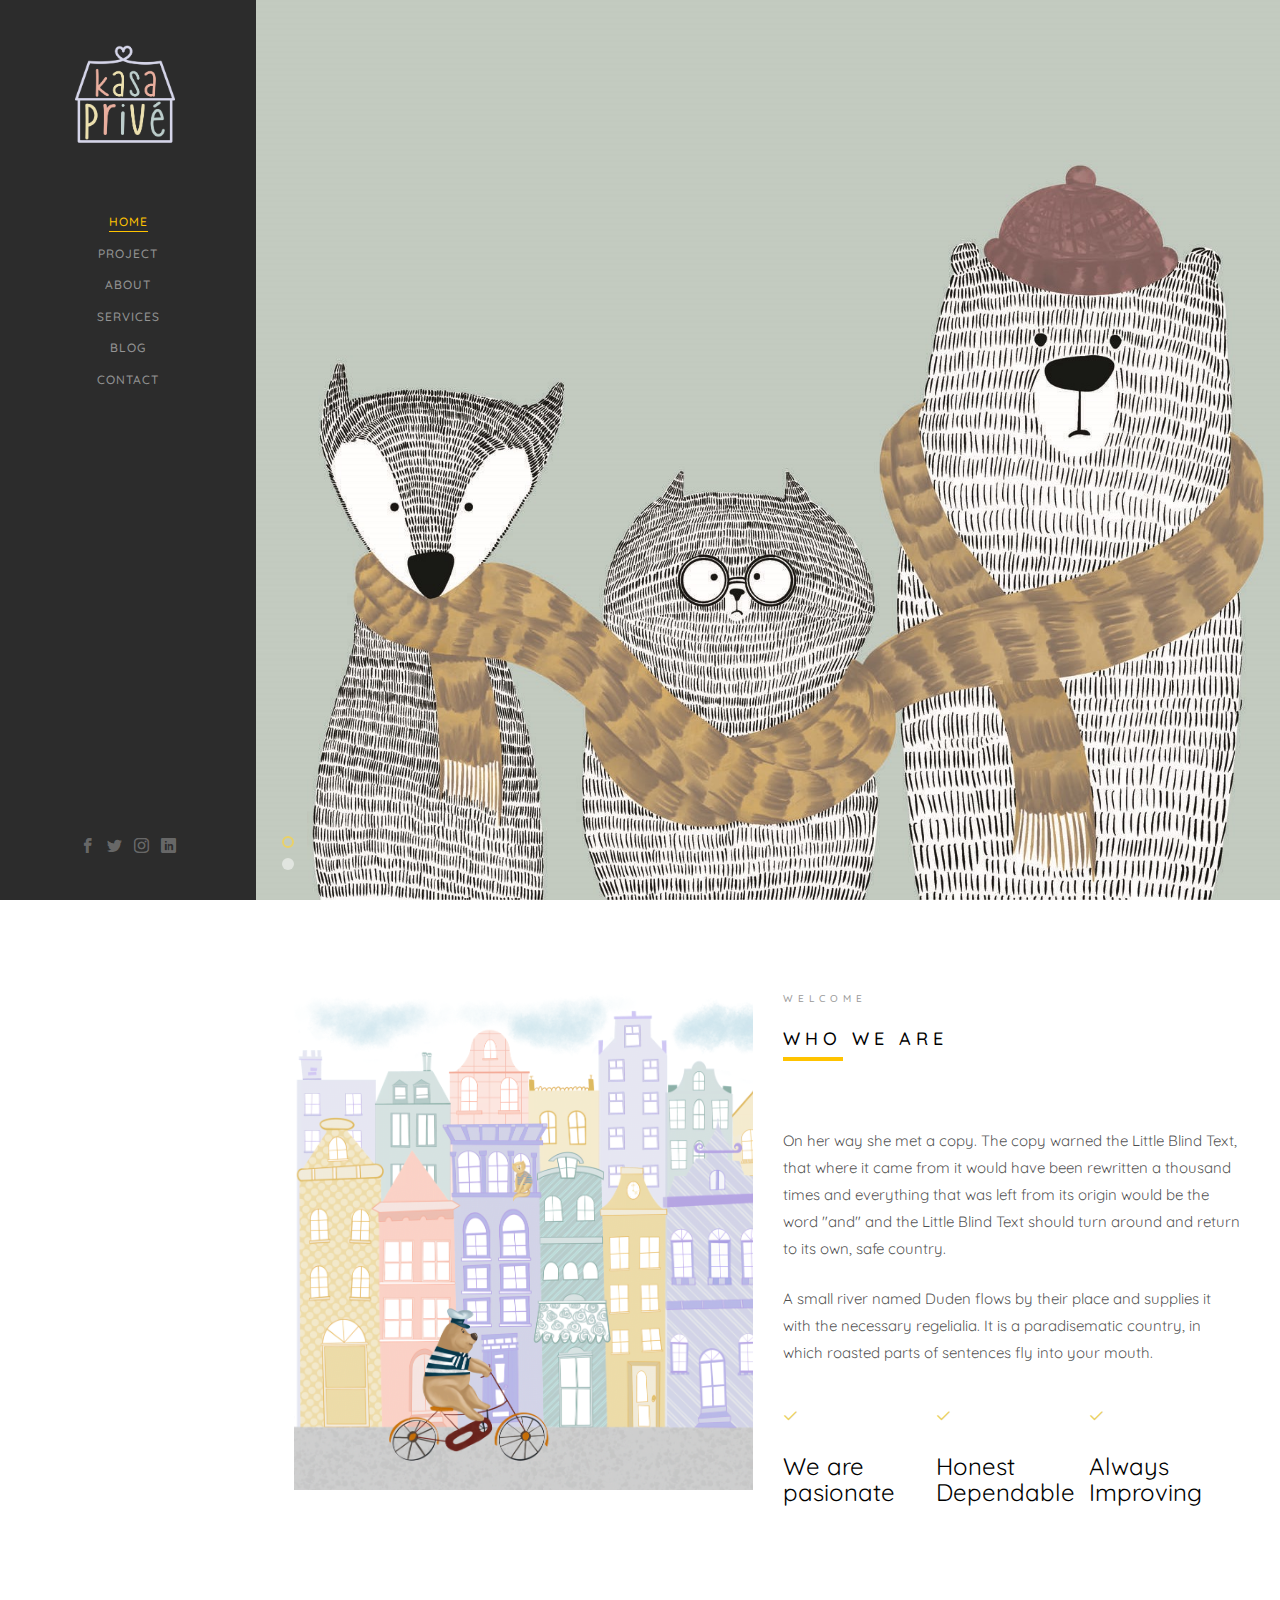
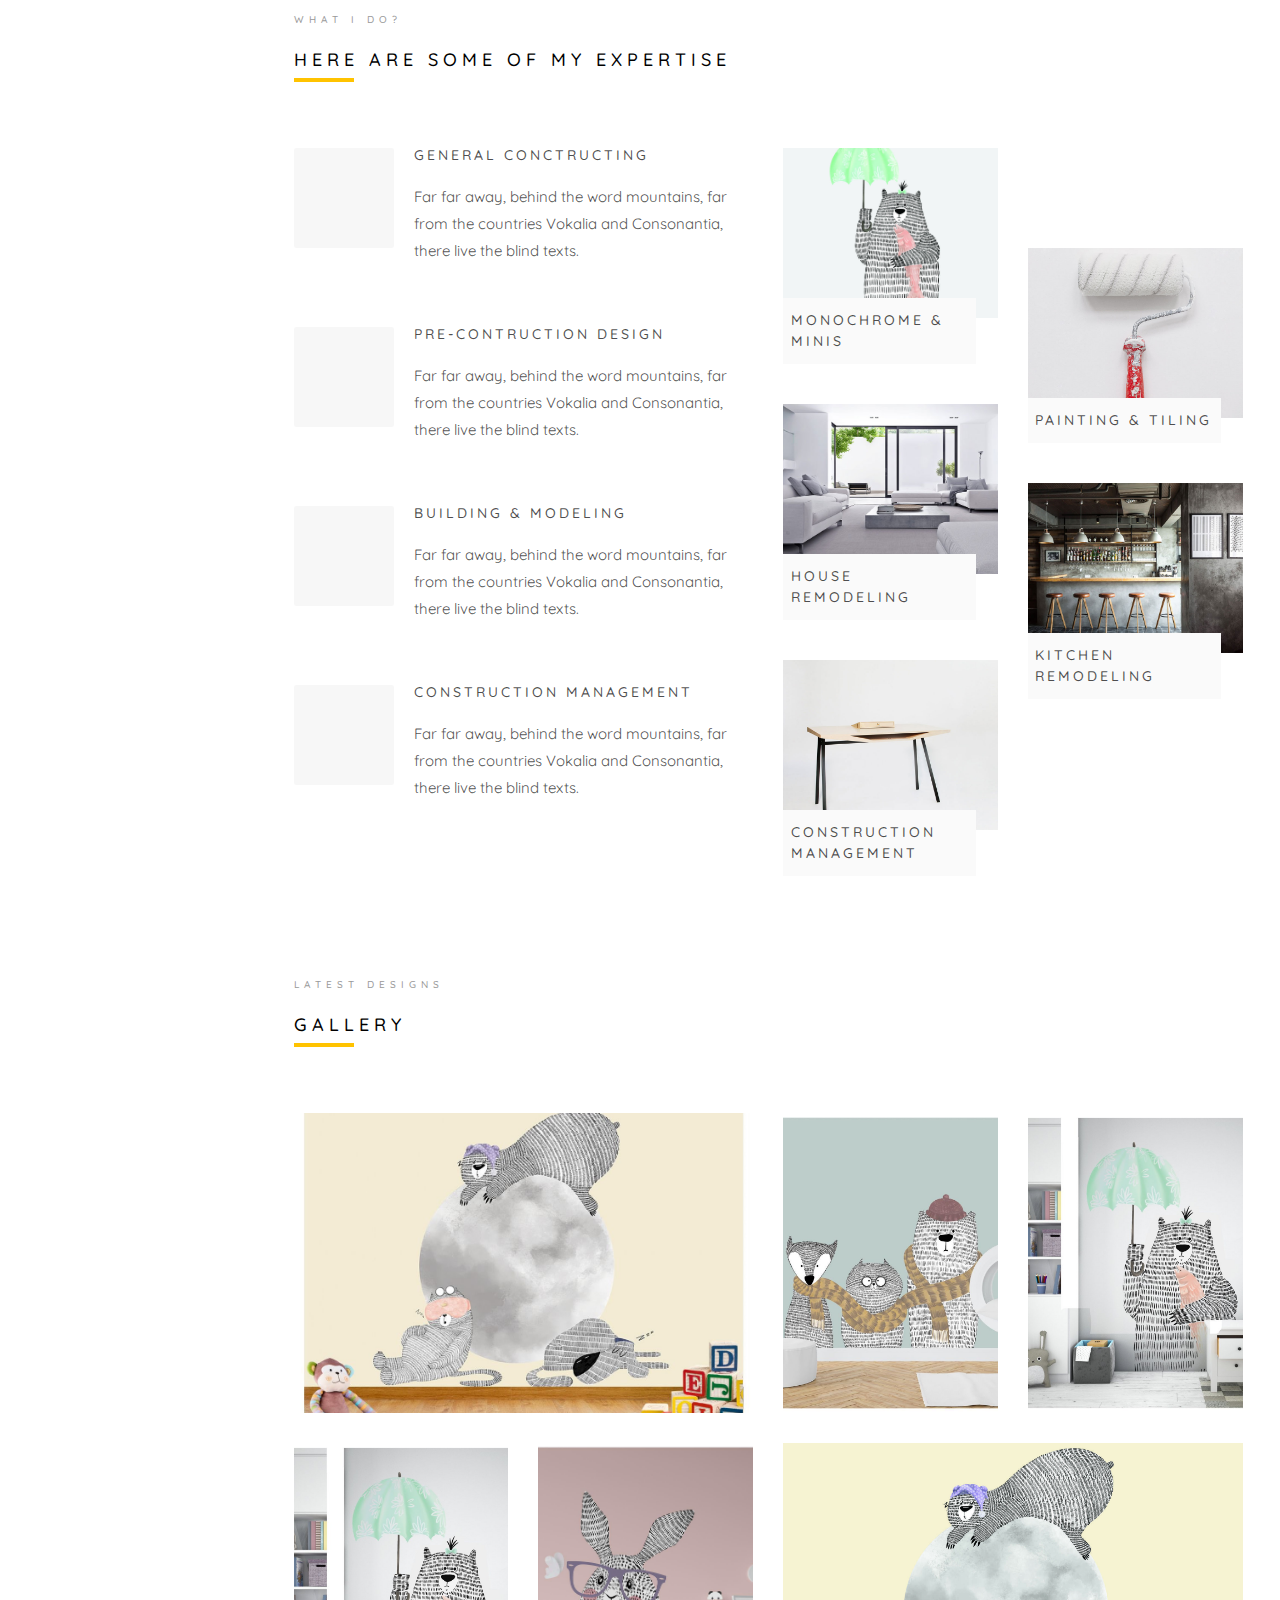
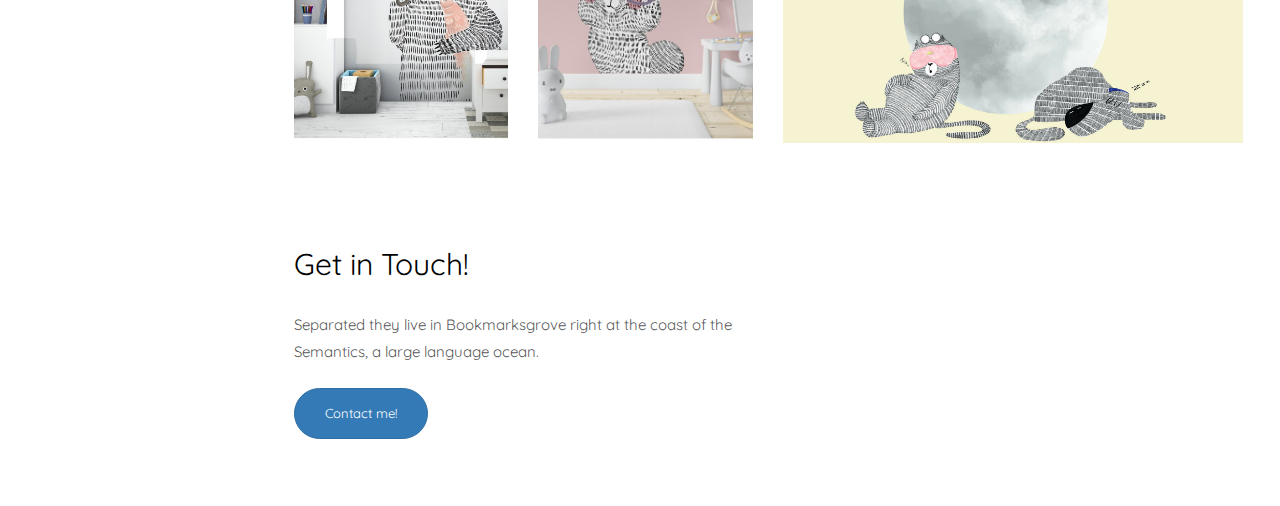
==== index.html @ e1100e01 "commit" ====
<!DOCTYPE html>
<html lang="en">
  <head>
    <meta charset="utf-8" />
    <meta http-equiv="X-UA-Compatible" content="IE=edge" />
    <title>Kasaprive</title>
    <meta name="viewport" content="width=device-width, initial-scale=1" />
    <meta name="description" content="" />
    <meta name="keywords" content="" />
    <meta name="author" content="" />

    <!-- Facebook and Twitter integration -->
    <meta property="og:title" content="" />
    <meta property="og:image" content="" />
    <meta property="og:url" content="" />
    <meta property="og:site_name" content="" />
    <meta property="og:description" content="" />
    <meta name="twitter:title" content="" />
    <meta name="twitter:image" content="" />
    <meta name="twitter:url" content="" />
    <meta name="twitter:card" content="" />

    <!-- Place favicon.ico and apple-touch-icon.png in the root directory -->
    <link rel="shortcut icon" href="favicon.ico" />

    <link
      href="https://fonts.googleapis.com/css?family=Quicksand:300,400,500,700"
      rel="stylesheet"
    />

    <!-- Animate.css -->
    <link rel="stylesheet" href="css/animate.css" />
    <!-- Icomoon Icon Fonts-->
    <link rel="stylesheet" href="css/icomoon.css" />
    <!-- Bootstrap  -->
    <link rel="stylesheet" href="css/bootstrap.css" />
    <!-- Flexslider  -->
    <link rel="stylesheet" href="css/flexslider.css" />
    <!-- Flaticons  -->
    <link rel="stylesheet" href="fonts/flaticon/font/flaticon.css" />
    <!-- Owl Carousel -->
    <link rel="stylesheet" href="css/owl.carousel.min.css" />
    <link rel="stylesheet" href="css/owl.theme.default.min.css" />
    <!-- Theme style  -->
    <link rel="stylesheet" href="css/style.css" />

    <!-- Modernizr JS -->
    <script src="js/modernizr-2.6.2.min.js"></script>
    <!-- FOR IE9 below -->
    <!--[if lt IE 9]>
      <script src="js/respond.min.js"></script>
    <![endif]-->

    <style>
      @media only screen and (min-width: 600px) {
        .hiddenfordesk {
          display: none;
        }
      }
      @media only screen and (max-width: 599px) {
        .hiddenfordesk img {
          padding: 8px 14px 12px 8px;
          position: absolute;
          top: 0;
          z-index: 9;
          right: 0;
        }
      }

      .onee {
        background: url(./images/banner.jpg);
      }
      @media only screen and (max-width: 599px) {
        .onee {
          background: url(./images/Habitat-mpb1.png);
        }
      }
      .twoo {
        background: url(./images/banner2.jpg);
      }
      .about-img {
        background: url(./images/abouttt.png);
        background-size: cover;
        height: 500px;
      }
      @media only screen and (max-width: 599px) {
        .twoo {
          background: url(./images/bannermobile2.jpg);
        }
        .about-img {
          background: url(./images/abouttt.png);
          height: 300px;
          background-size: cover;
        }
      }
    </style>
  </head>
  <body>
    <div id="webdevfly-page">
      <a href="#" class="js-webdevfly-nav-toggle webdevfly-nav-toggle"
        ><i></i
      ></a>
      <a class="hiddenfordesk"
        ><img src="./images/Kasa Prive Logo.png" style="width: 90px"
      /></a>

      <!-- side bar starts here desktop menu bar -->
      <aside
        id="webdevfly-aside"
        role="complementary"
        class="border js-fullheight"
      >
        <h1 id="webdevfly-logo">
          <a href="index.html"
            ><img src="./images/Kasa Prive Logo.png" style="width: 100px"
          /></a>
        </h1>
        <nav id="webdevfly-main-menu" role="navigation">
          <ul>
            <li class="webdevfly-active"><a href="index.html">Home</a></li>
            <li><a href="work.html">Project</a></li>
            <li><a href="about.html">About</a></li>
            <li><a href="services.html">Services</a></li>
            <li><a href="blog.html">Blog</a></li>
            <li><a href="contact.html">Contact</a></li>
          </ul>
        </nav>

        <div class="webdevfly-footer">
          <ul>
            <li>
              <a href="#"><i class="icon-facebook2"></i></a>
            </li>
            <li>
              <a href="#"><i class="icon-twitter2"></i></a>
            </li>
            <li>
              <a href="#"><i class="icon-instagram"></i></a>
            </li>
            <li>
              <a href="#"><i class="icon-linkedin2"></i></a>
            </li>
          </ul>
        </div>
      </aside>
      <!-- side bar ends here desktop menu bar -->
      <!-- main section starts right side in desktop -->
      <div id="webdevfly-main">
        <aside id="webdevfly-hero" class="js-fullheight">
          <div class="flexslider js-fullheight">
            <ul class="slides">
              <li class="onee">
                <div class="overlay"></div>
                <div class="container-fluid">
                  <div class="row">
                    <div
                      class="col-md-6 col-md-offset-3 col-md-push-3 col-sm-12 col-xs-12 js-fullheight slider-text"
                    >
                      <div class="slider-text-inner">
                        <div class="desc">
                          <h1>It's Kasa Prive</h1>
                          <h2>
                            Transforming Kids' Spaces, One Wall at a Time! 🎨
                            <!-- <a href="https://webdevfly.com/" target="_blank"
                              >Kasaprive</a
                            > -->
                          </h2>
                          <p>
                            <!-- <a class="btn btn-primary btn-learn"
                              >View Project <i class="icon-arrow-right3"></i
                            ></a> -->
                          </p>
                        </div>
                      </div>
                    </div>
                  </div>
                </div>
              </li>
              <li class="twoo">
                <div class="overlay"></div>
                <div class="container-fluid">
                  <div class="row">
                    <div
                      class="col-md-6 col-md-offset-3 col-md-push-3 col-sm-12 col-xs-12 js-fullheight slider-text"
                    >
                      <div class="slider-text-inner">
                        <div class="desc">
                          <h1>Your Child's New Favourite</h1>
                          <h2>
                            Bringing Cartoon Magic & Doodles to Life 🖍️
                            <!-- <a href="https://webdevfly.com/" target="_blank"
                              >Kasaprive</a
                            > -->
                          </h2>
                          <p>
                            <!-- <a class="btn btn-primary btn-learn"
                              >View Project <i class="icon-arrow-right3"></i
                            ></a> -->
                          </p>
                        </div>
                      </div>
                    </div>
                  </div>
                </div>
              </li>
              <!-- <li style="background-image: url(images/two.jpg)">
                <div class="overlay"></div>
                <div class="container-fluid">
                  <div class="row">
                    <div
                      class="col-md-6 col-md-offset-3 col-md-push-3 col-sm-12 col-xs-12 js-fullheight slider-text"
                    >
                      <div class="slider-text-inner">
                        <div class="desc">
                          <h1>The National Gallery</h1>
                          <h2>
                            Elevate baby rooms with our charming wallpaper
                            designs by
                            <a href="https://webdevflys.com/" target="_blank"
                              >Kasaprive</a
                            >
                          </h2>
                          <p>
                            <a class="btn btn-primary btn-learn"
                              >View Project <i class="icon-arrow-right3"></i
                            ></a>
                          </p>
                        </div>
                      </div>
                    </div>
                  </div>
                </div>
              </li> -->
            </ul>
          </div>
        </aside>
        <!-- about section starts here  -->
        <div class="webdevfly-about">
          <div class="webdevfly-narrow-content">
            <div class="row">
              <div class="col-md-6">
                <div
                  class="about-img animate-box"
                  data-animate-effect="fadeInLeft"
                ></div>
              </div>
              <div
                class="col-md-6 animate-box"
                data-animate-effect="fadeInLeft"
              >
                <div class="about-desc">
                  <span class="heading-meta">Welcome</span>
                  <h2 class="webdevfly-heading">Who we are</h2>
                  <p>
                    On her way she met a copy. The copy warned the Little Blind
                    Text, that where it came from it would have been rewritten a
                    thousand times and everything that was left from its origin
                    would be the word "and" and the Little Blind Text should
                    turn around and return to its own, safe country.
                  </p>
                  <p>
                    A small river named Duden flows by their place and supplies
                    it with the necessary regelialia. It is a paradisematic
                    country, in which roasted parts of sentences fly into your
                    mouth.
                  </p>
                </div>
                <div class="row padding">
                  <div
                    class="col-md-4 no-gutters animate-box"
                    data-animate-effect="fadeInLeft"
                  >
                    <a href="#" class="steps active">
                      <p class="icon">
                        <span><i class="icon-check"></i></span>
                      </p>
                      <h3>We are <br />pasionate</h3>
                    </a>
                  </div>
                  <div
                    class="col-md-4 no-gutters animate-box"
                    data-animate-effect="fadeInLeft"
                  >
                    <a href="#" class="steps">
                      <p class="icon">
                        <span><i class="icon-check"></i></span>
                      </p>
                      <h3>Honest <br />Dependable</h3>
                    </a>
                  </div>
                  <div
                    class="col-md-4 no-gutters animate-box"
                    data-animate-effect="fadeInLeft"
                  >
                    <a href="#" class="steps">
                      <p class="icon">
                        <span><i class="icon-check"></i></span>
                      </p>
                      <h3>Always <br />Improving</h3>
                    </a>
                  </div>
                </div>
              </div>
            </div>
          </div>
        </div>
        <!-- about section ends here -->

        <!-- service section starts here -->
        <div class="webdevfly-services">
          <div class="webdevfly-narrow-content">
            <div class="row">
              <div
                class="col-md-6 col-md-offset-3 col-md-pull-3 animate-box"
                data-animate-effect="fadeInLeft"
              >
                <span class="heading-meta">What I do?</span>
                <h2 class="webdevfly-heading">Here are some of my expertise</h2>
              </div>
            </div>
            <div class="row">
              <div class="col-md-6">
                <div class="row">
                  <div class="col-md-12">
                    <div
                      class="webdevfly-feature animate-box"
                      data-animate-effect="fadeInLeft"
                    >
                      <div class="webdevfly-icon">
                        <i class="flaticon-worker"></i>
                      </div>
                      <div class="webdevfly-text">
                        <h3>General Conctructing</h3>
                        <p>
                          Far far away, behind the word mountains, far from the
                          countries Vokalia and Consonantia, there live the
                          blind texts.
                        </p>
                      </div>
                    </div>

                    <div
                      class="webdevfly-feature animate-box"
                      data-animate-effect="fadeInLeft"
                    >
                      <div class="webdevfly-icon">
                        <i class="flaticon-sketch"></i>
                      </div>
                      <div class="webdevfly-text">
                        <h3>Pre-Contruction Design</h3>
                        <p>
                          Far far away, behind the word mountains, far from the
                          countries Vokalia and Consonantia, there live the
                          blind texts.
                        </p>
                      </div>
                    </div>

                    <div
                      class="webdevfly-feature animate-box"
                      data-animate-effect="fadeInLeft"
                    >
                      <div class="webdevfly-icon">
                        <i class="flaticon-engineering"></i>
                      </div>
                      <div class="webdevfly-text">
                        <h3>Building &amp; Modeling</h3>
                        <p>
                          Far far away, behind the word mountains, far from the
                          countries Vokalia and Consonantia, there live the
                          blind texts.
                        </p>
                      </div>
                    </div>

                    <div
                      class="webdevfly-feature animate-box"
                      data-animate-effect="fadeInLeft"
                    >
                      <div class="webdevfly-icon">
                        <i class="flaticon-crane"></i>
                      </div>
                      <div class="webdevfly-text">
                        <h3>Construction Management</h3>
                        <p>
                          Far far away, behind the word mountains, far from the
                          countries Vokalia and Consonantia, there live the
                          blind texts.
                        </p>
                      </div>
                    </div>
                  </div>
                </div>
              </div>
              <div class="col-md-6">
                <div class="row">
                  <div class="col-md-6">
                    <a
                      href="services.html"
                      class="services-wrap animate-box"
                      data-animate-effect="fadeInRight"
                    >
                      <div
                        class="services-img"
                        style="background-image: url(images/oone.jpg)"
                      ></div>
                      <div class="desc">
                        <h3>Monochrome &amp; Minis</h3>
                      </div>
                    </a>
                    <a
                      href="services.html"
                      class="services-wrap animate-box"
                      data-animate-effect="fadeInRight"
                    >
                      <div
                        class="services-img"
                        style="background-image: url(images/services-2.jpg)"
                      ></div>
                      <div class="desc">
                        <h3>House Remodeling</h3>
                      </div>
                    </a>
                    <a
                      href="services.html"
                      class="services-wrap animate-box"
                      data-animate-effect="fadeInRight"
                    >
                      <div
                        class="services-img"
                        style="background-image: url(images/services-3.jpg)"
                      ></div>
                      <div class="desc">
                        <h3>Construction Management</h3>
                      </div>
                    </a>
                  </div>
                  <div class="col-md-6 move-bottom">
                    <a
                      href="services.html"
                      class="services-wrap animate-box"
                      data-animate-effect="fadeInRight"
                    >
                      <div
                        class="services-img"
                        style="background-image: url(images/services-4.jpg)"
                      ></div>
                      <div class="desc">
                        <h3>Painting &amp; Tiling</h3>
                      </div>
                    </a>
                    <a
                      href="services.html"
                      class="services-wrap animate-box"
                      data-animate-effect="fadeInRight"
                    >
                      <div
                        class="services-img"
                        style="background-image: url(images/services-5.jpg)"
                      ></div>
                      <div class="desc">
                        <h3>Kitchen Remodeling</h3>
                      </div>
                    </a>
                  </div>
                </div>
              </div>
            </div>
          </div>
        </div>
        <!-- service section ends here -->
        <!-- work section starts -->
        <div class="webdevfly-work">
          <div class="webdevfly-narrow-content">
            <div class="row">
              <div
                class="col-md-6 col-md-offset-3 col-md-pull-3 animate-box"
                data-animate-effect="fadeInLeft"
              >
                <span class="heading-meta">Latest Designs</span>
                <h2 class="webdevfly-heading animate-box">Gallery</h2>
              </div>
            </div>
            <div class="row">
              <div
                class="col-md-6 animate-box"
                data-animate-effect="fadeInLeft"
              >
                <div
                  class="project"
                  style="background-image: url(images/11.jpg)"
                >
                  <div class="desc">
                    <div class="con">
                      <h3><a href="work.html">Work 01</a></h3>
                      <span>Building</span>
                      <p class="icon">
                        <span
                          ><a href="#"><i class="icon-share3"></i></a
                        ></span>
                        <span
                          ><a href="#"><i class="icon-eye"></i> 100</a></span
                        >
                        <span
                          ><a href="#"><i class="icon-heart"></i> 49</a></span
                        >
                      </p>
                    </div>
                  </div>
                </div>
              </div>
              <div
                class="col-md-3 animate-box"
                data-animate-effect="fadeInLeft"
              >
                <div
                  class="project"
                  style="background-image: url(images/12.jpg)"
                >
                  <div class="desc">
                    <div class="con">
                      <h3><a href="work.html">Work 02</a></h3>
                      <span>House, Apartment</span>
                      <p class="icon">
                        <span
                          ><a href="#"><i class="icon-share3"></i></a
                        ></span>
                        <span
                          ><a href="#"><i class="icon-eye"></i> 100</a></span
                        >
                        <span
                          ><a href="#"><i class="icon-heart"></i> 49</a></span
                        >
                      </p>
                    </div>
                  </div>
                </div>
              </div>
              <div
                class="col-md-3 animate-box"
                data-animate-effect="fadeInLeft"
              >
                <div
                  class="project"
                  style="background-image: url(images/13.jpg)"
                >
                  <div class="desc">
                    <div class="con">
                      <h3><a href="work.html">Work 03</a></h3>
                      <span>Dining Room</span>
                      <p class="icon">
                        <span
                          ><a href="#"><i class="icon-share3"></i></a
                        ></span>
                        <span
                          ><a href="#"><i class="icon-eye"></i> 100</a></span
                        >
                        <span
                          ><a href="#"><i class="icon-heart"></i> 49</a></span
                        >
                      </p>
                    </div>
                  </div>
                </div>
              </div>
              <div
                class="col-md-3 animate-box"
                data-animate-effect="fadeInLeft"
              >
                <div
                  class="project"
                  style="background-image: url(images/14.jpg)"
                >
                  <div class="desc">
                    <div class="con">
                      <h3><a href="work.html">Work 04</a></h3>
                      <span>House, Building</span>
                      <p class="icon">
                        <span
                          ><a href="#"><i class="icon-share3"></i></a
                        ></span>
                        <span
                          ><a href="#"><i class="icon-eye"></i> 100</a></span
                        >
                        <span
                          ><a href="#"><i class="icon-heart"></i> 49</a></span
                        >
                      </p>
                    </div>
                  </div>
                </div>
              </div>
              <div
                class="col-md-3 animate-box"
                data-animate-effect="fadeInLeft"
              >
                <div
                  class="project"
                  style="background-image: url(images/15.jpg)"
                >
                  <div class="desc">
                    <div class="con">
                      <h3><a href="work.html">Work 05</a></h3>
                      <span>Condo, Pad</span>
                      <p class="icon">
                        <span
                          ><a href="#"><i class="icon-share3"></i></a
                        ></span>
                        <span
                          ><a href="#"><i class="icon-eye"></i> 100</a></span
                        >
                        <span
                          ><a href="#"><i class="icon-heart"></i> 49</a></span
                        >
                      </p>
                    </div>
                  </div>
                </div>
              </div>
              <div
                class="col-md-6 animate-box"
                data-animate-effect="fadeInLeft"
              >
                <div
                  class="project"
                  style="background-image: url(images/banner2.jpg)"
                >
                  <div class="desc">
                    <div class="con">
                      <h3><a href="work.html">Work 06</a></h3>
                      <span>Table, Chairs</span>
                      <p class="icon">
                        <span
                          ><a href="#"><i class="icon-share3"></i></a
                        ></span>
                        <span
                          ><a href="#"><i class="icon-eye"></i> 100</a></span
                        >
                        <span
                          ><a href="#"><i class="icon-heart"></i> 49</a></span
                        >
                      </p>
                    </div>
                  </div>
                </div>
              </div>
            </div>
          </div>
        </div>
        <!-- work section ends -->
        <!-- contact section starts -->
        <div id="get-in-touch" class="webdevfly-bg-color">
          <div class="webdevfly-narrow-content">
            <div class="row">
              <div
                class="col-md-6 animate-box"
                data-animate-effect="fadeInLeft"
              >
                <h2>Get in Touch!</h2>
              </div>
            </div>
            <div class="row">
              <div
                class="col-md-6 col-md-offset-3 col-md-pull-3 animate-box"
                data-animate-effect="fadeInLeft"
              >
                <p class="webdevfly-lead">
                  Separated they live in Bookmarksgrove right at the coast of
                  the Semantics, a large language ocean.
                </p>
                <p>
                  <a href="#" class="btn btn-primary btn-learn">Contact me!</a>
                </p>
              </div>
            </div>
          </div>
        </div>
        <!-- contact section ends -->
      </div>

      <!-- main section ends in right side desktop -->
    </div>

    <!-- jQuery -->
    <script src="js/jquery.min.js"></script>
    <!-- jQuery Easing -->
    <script src="js/jquery.easing.1.3.js"></script>
    <!-- Bootstrap -->
    <script src="js/bootstrap.min.js"></script>
    <!-- Waypoints -->
    <script src="js/jquery.waypoints.min.js"></script>
    <!-- Flexslider -->
    <script src="js/jquery.flexslider-min.js"></script>
    <!-- Sticky Kit -->
    <script src="js/sticky-kit.min.js"></script>
    <!-- Owl carousel -->
    <script src="js/owl.carousel.min.js"></script>
    <!-- Counters -->
    <script src="js/jquery.countTo.js"></script>

    <!-- MAIN JS -->
    <script src="js/main.js"></script>
  </body>
</html>
---- css/icomoon.css ----
@font-face {
  font-family: 'icomoon';
  src:  url('fonts/icomoon.eot?6py85u');
  src:  url('fonts/icomoon.eot?6py85u#iefix') format('embedded-opentype'),
    url('fonts/icomoon.ttf?6py85u') format('truetype'),
    url('fonts/icomoon.woff?6py85u') format('woff'),
    url('fonts/icomoon.svg?6py85u#icomoon') format('svg');
  font-weight: normal;
  font-style: normal;
}

[class^="icon-"], [class*=" icon-"] {
  /* use !important to prevent issues with browser extensions that change fonts */
  font-family: 'icomoon' !important;
  speak: none;
  font-style: normal;
  font-weight: normal;
  font-variant: normal;
  text-transform: none;
  line-height: 1;

  /* Better Font Rendering =========== */
  -webkit-font-smoothing: antialiased;
  -moz-osx-font-smoothing: grayscale;
}

.icon-times:before {
  content: "\e930";
}
.icon-tick:before {
  content: "\e931";
}
.icon-plus:before {
  content: "\e932";
}
.icon-minus:before {
  content: "\e933";
}
.icon-equals:before {
  content: "\e934";
}
.icon-divide:before {
  content: "\e935";
}
.icon-chevron-right:before {
  content: "\e936";
}
.icon-chevron-left:before {
  content: "\e937";
}
.icon-arrow-right-thick:before {
  content: "\e938";
}
.icon-arrow-left-thick:before {
  content: "\e939";
}
.icon-th-small:before {
  content: "\e93a";
}
.icon-th-menu:before {
  content: "\e93b";
}
.icon-th-list:before {
  content: "\e93c";
}
.icon-th-large:before {
  content: "\e93d";
}
.icon-home:before {
  content: "\e93e";
}
.icon-arrow-forward:before {
  content: "\e93f";
}
.icon-arrow-back:before {
  content: "\e940";
}
.icon-rss:before {
  content: "\e941";
}
.icon-location:before {
  content: "\e942";
}
.icon-link:before {
  content: "\e943";
}
.icon-image:before {
  content: "\e944";
}
.icon-arrow-up-thick:before {
  content: "\e945";
}
.icon-arrow-down-thick:before {
  content: "\e946";
}
.icon-starburst:before {
  content: "\e947";
}
.icon-starburst-outline:before {
  content: "\e948";
}
.icon-star3:before {
  content: "\e949";
}
.icon-flow-children:before {
  content: "\e94a";
}
.icon-export:before {
  content: "\e94b";
}
.icon-delete2:before {
  content: "\e94c";
}
.icon-delete-outline:before {
  content: "\e94d";
}
.icon-cloud-storage:before {
  content: "\e94e";
}
.icon-wi-fi:before {
  content: "\e94f";
}
.icon-heart:before {
  content: "\e950";
}
.icon-flash:before {
  content: "\e951";
}
.icon-cancel:before {
  content: "\e952";
}
.icon-backspace:before {
  content: "\e953";
}
.icon-attachment:before {
  content: "\e954";
}
.icon-arrow-move:before {
  content: "\e955";
}
.icon-warning:before {
  content: "\e956";
}
.icon-user:before {
  content: "\e957";
}
.icon-radar:before {
  content: "\e958";
}
.icon-lock-open:before {
  content: "\e959";
}
.icon-lock-closed:before {
  content: "\e95a";
}
.icon-location-arrow:before {
  content: "\e95b";
}
.icon-info:before {
  content: "\e95c";
}
.icon-user-delete:before {
  content: "\e95d";
}
.icon-user-add:before {
  content: "\e95e";
}
.icon-media-pause:before {
  content: "\e95f";
}
.icon-group:before {
  content: "\e960";
}
.icon-chart-pie:before {
  content: "\e961";
}
.icon-chart-line:before {
  content: "\e962";
}
.icon-chart-bar:before {
  content: "\e963";
}
.icon-chart-area:before {
  content: "\e964";
}
.icon-video:before {
  content: "\e965";
}
.icon-point-of-interest:before {
  content: "\e966";
}
.icon-infinity:before {
  content: "\e967";
}
.icon-globe:before {
  content: "\e968";
}
.icon-eye:before {
  content: "\e969";
}
.icon-cog:before {
  content: "\e96a";
}
.icon-camera:before {
  content: "\e96b";
}
.icon-upload:before {
  content: "\e96c";
}
.icon-scissors:before {
  content: "\e96d";
}
.icon-refresh:before {
  content: "\e96e";
}
.icon-pin:before {
  content: "\e96f";
}
.icon-key:before {
  content: "\e970";
}
.icon-info-large:before {
  content: "\e971";
}
.icon-eject:before {
  content: "\e972";
}
.icon-download:before {
  content: "\e973";
}
.icon-zoom:before {
  content: "\e974";
}
.icon-zoom-out:before {
  content: "\e975";
}
.icon-zoom-in:before {
  content: "\e976";
}
.icon-sort-numerically:before {
  content: "\e977";
}
.icon-sort-alphabetically:before {
  content: "\e978";
}
.icon-input-checked:before {
  content: "\e979";
}
.icon-calender:before {
  content: "\e97a";
}
.icon-world2:before {
  content: "\e97b";
}
.icon-notes:before {
  content: "\e97c";
}
.icon-code:before {
  content: "\e97d";
}
.icon-arrow-sync:before {
  content: "\e97e";
}
.icon-arrow-shuffle:before {
  content: "\e97f";
}
.icon-arrow-repeat:before {
  content: "\e980";
}
.icon-arrow-minimise:before {
  content: "\e981";
}
.icon-arrow-maximise:before {
  content: "\e982";
}
.icon-arrow-loop:before {
  content: "\e983";
}
.icon-anchor:before {
  content: "\e984";
}
.icon-spanner:before {
  content: "\e985";
}
.icon-puzzle:before {
  content: "\e986";
}
.icon-power:before {
  content: "\e987";
}
.icon-plane:before {
  content: "\e988";
}
.icon-pi:before {
  content: "\e989";
}
.icon-phone:before {
  content: "\e98a";
}
.icon-microphone2:before {
  content: "\e98b";
}
.icon-media-rewind:before {
  content: "\e98c";
}
.icon-flag:before {
  content: "\e98d";
}
.icon-adjust-brightness:before {
  content: "\e98e";
}
.icon-waves:before {
  content: "\e98f";
}
.icon-social-twitter:before {
  content: "\e990";
}
.icon-social-facebook:before {
  content: "\e991";
}
.icon-social-dribbble:before {
  content: "\e992";
}
.icon-media-stop:before {
  content: "\e993";
}
.icon-media-record:before {
  content: "\e994";
}
.icon-media-play:before {
  content: "\e995";
}
.icon-media-fast-forward:before {
  content: "\e996";
}
.icon-media-eject:before {
  content: "\e997";
}
.icon-social-vimeo:before {
  content: "\e998";
}
.icon-social-tumbler:before {
  content: "\e999";
}
.icon-social-skype:before {
  content: "\e99a";
}
.icon-social-pinterest:before {
  content: "\e99b";
}
.icon-social-linkedin:before {
  content: "\e99c";
}
.icon-social-last-fm:before {
  content: "\e99d";
}
.icon-social-github:before {
  content: "\e99e";
}
.icon-social-flickr:before {
  content: "\e99f";
}
.icon-at:before {
  content: "\e9a0";
}
.icon-times-outline:before {
  content: "\e9a1";
}
.icon-plus-outline:before {
  content: "\e9a2";
}
.icon-minus-outline:before {
  content: "\e9a3";
}
.icon-tick-outline:before {
  content: "\e9a4";
}
.icon-th-large-outline:before {
  content: "\e9a5";
}
.icon-equals-outline:before {
  content: "\e9a6";
}
.icon-divide-outline:before {
  content: "\e9a7";
}
.icon-chevron-right-outline:before {
  content: "\e9a8";
}
.icon-chevron-left-outline:before {
  content: "\e9a9";
}
.icon-arrow-right-outline:before {
  content: "\e9aa";
}
.icon-arrow-left-outline:before {
  content: "\e9ab";
}
.icon-th-small-outline:before {
  content: "\e9ac";
}
.icon-th-menu-outline:before {
  content: "\e9ad";
}
.icon-th-list-outline:before {
  content: "\e9ae";
}
.icon-news2:before {
  content: "\e9b1";
}
.icon-home-outline:before {
  content: "\e9b2";
}
.icon-arrow-up-outline:before {
  content: "\e9b3";
}
.icon-arrow-forward-outline:before {
  content: "\e9b4";
}
.icon-arrow-down-outline:before {
  content: "\e9b5";
}
.icon-arrow-back-outline:before {
  content: "\e9b6";
}
.icon-trash3:before {
  content: "\e9b7";
}
.icon-rss-outline:before {
  content: "\e9b8";
}
.icon-message:before {
  content: "\e9b9";
}
.icon-location-outline:before {
  content: "\e9ba";
}
.icon-link-outline:before {
  content: "\e9bb";
}
.icon-image-outline:before {
  content: "\e9bc";
}
.icon-export-outline:before {
  content: "\e9bd";
}
.icon-cross:before {
  content: "\e9be";
}
.icon-wi-fi-outline:before {
  content: "\e9bf";
}
.icon-star-outline:before {
  content: "\e9c0";
}
.icon-media-pause-outline:before {
  content: "\e9c1";
}
.icon-mail:before {
  content: "\e9c2";
}
.icon-heart-outline:before {
  content: "\e9c3";
}
.icon-flash-outline:before {
  content: "\e9c4";
}
.icon-cancel-outline:before {
  content: "\e9c5";
}
.icon-beaker:before {
  content: "\e9c6";
}
.icon-arrow-move-outline:before {
  content: "\e9c7";
}
.icon-watch2:before {
  content: "\e9c8";
}
.icon-warning-outline:before {
  content: "\e9c9";
}
.icon-time:before {
  content: "\e9ca";
}
.icon-radar-outline:before {
  content: "\e9cb";
}
.icon-lock-open-outline:before {
  content: "\e9cc";
}
.icon-location-arrow-outline:before {
  content: "\e9cd";
}
.icon-info-outline:before {
  content: "\e9ce";
}
.icon-backspace-outline:before {
  content: "\e9cf";
}
.icon-attachment-outline:before {
  content: "\e9d0";
}
.icon-user-outline:before {
  content: "\e9d1";
}
.icon-user-delete-outline:before {
  content: "\e9d2";
}
.icon-user-add-outline:before {
  content: "\e9d3";
}
.icon-lock-closed-outline:before {
  content: "\e9d4";
}
.icon-group-outline:before {
  content: "\e9d5";
}
.icon-chart-pie-outline:before {
  content: "\e9d6";
}
.icon-chart-line-outline:before {
  content: "\e9d7";
}
.icon-chart-bar-outline:before {
  content: "\e9d8";
}
.icon-chart-area-outline:before {
  content: "\e9d9";
}
.icon-video-outline:before {
  content: "\e9da";
}
.icon-point-of-interest-outline:before {
  content: "\e9db";
}
.icon-map:before {
  content: "\e9dc";
}
.icon-key-outline:before {
  content: "\e9dd";
}
.icon-infinity-outline:before {
  content: "\e9de";
}
.icon-globe-outline:before {
  content: "\e9df";
}
.icon-eye-outline:before {
  content: "\e9e0";
}
.icon-cog-outline:before {
  content: "\e9e1";
}
.icon-camera-outline:before {
  content: "\e9e2";
}
.icon-upload-outline:before {
  content: "\e9e3";
}
.icon-support:before {
  content: "\e9e4";
}
.icon-scissors-outline:before {
  content: "\e9e5";
}
.icon-refresh-outline:before {
  content: "\e9e6";
}
.icon-info-large-outline:before {
  content: "\e9e7";
}
.icon-eject-outline:before {
  content: "\e9e8";
}
.icon-download-outline:before {
  content: "\e9e9";
}
.icon-battery-mid:before {
  content: "\e9ea";
}
.icon-battery-low:before {
  content: "\e9eb";
}
.icon-battery-high:before {
  content: "\e9ec";
}
.icon-zoom-outline:before {
  content: "\e9ed";
}
.icon-zoom-out-outline:before {
  content: "\e9ee";
}
.icon-zoom-in-outline:before {
  content: "\e9ef";
}
.icon-tag3:before {
  content: "\e9f0";
}
.icon-tabs-outline:before {
  content: "\e9f1";
}
.icon-pin-outline:before {
  content: "\e9f2";
}
.icon-message-typing:before {
  content: "\e9f3";
}
.icon-directions:before {
  content: "\e9f4";
}
.icon-battery-full:before {
  content: "\e9f5";
}
.icon-battery-charge:before {
  content: "\e9f6";
}
.icon-pipette:before {
  content: "\e9f7";
}
.icon-pencil:before {
  content: "\e9f8";
}
.icon-folder:before {
  content: "\e9f9";
}
.icon-folder-delete:before {
  content: "\e9fa";
}
.icon-folder-add:before {
  content: "\e9fb";
}
.icon-edit:before {
  content: "\e9fc";
}
.icon-document:before {
  content: "\e9fd";
}
.icon-document-delete:before {
  content: "\e9fe";
}
.icon-document-add:before {
  content: "\e9ff";
}
.icon-brush:before {
  content: "\ea00";
}
.icon-thumbs-up:before {
  content: "\ea01";
}
.icon-thumbs-down:before {
  content: "\ea02";
}
.icon-pen:before {
  content: "\ea03";
}
.icon-sort-numerically-outline:before {
  content: "\ea04";
}
.icon-sort-alphabetically-outline:before {
  content: "\ea05";
}
.icon-social-last-fm-circular:before {
  content: "\ea06";
}
.icon-social-github-circular:before {
  content: "\ea07";
}
.icon-compass:before {
  content: "\ea08";
}
.icon-bookmark:before {
  content: "\ea09";
}
.icon-input-checked-outline:before {
  content: "\ea0a";
}
.icon-code-outline:before {
  content: "\ea0b";
}
.icon-calender-outline:before {
  content: "\ea0c";
}
.icon-business-card:before {
  content: "\ea0d";
}
.icon-arrow-up:before {
  content: "\ea0e";
}
.icon-arrow-sync-outline:before {
  content: "\ea0f";
}
.icon-arrow-right:before {
  content: "\ea10";
}
.icon-arrow-repeat-outline:before {
  content: "\ea11";
}
.icon-arrow-loop-outline:before {
  content: "\ea12";
}
.icon-arrow-left:before {
  content: "\ea13";
}
.icon-flow-switch:before {
  content: "\ea14";
}
.icon-flow-parallel:before {
  content: "\ea15";
}
.icon-flow-merge:before {
  content: "\ea16";
}
.icon-document-text:before {
  content: "\ea17";
}
.icon-clipboard:before {
  content: "\ea18";
}
.icon-calculator:before {
  content: "\ea19";
}
.icon-arrow-minimise-outline:before {
  content: "\ea1a";
}
.icon-arrow-maximise-outline:before {
  content: "\ea1b";
}
.icon-arrow-down:before {
  content: "\ea1c";
}
.icon-gift:before {
  content: "\ea1d";
}
.icon-film:before {
  content: "\ea1e";
}
.icon-database:before {
  content: "\ea1f";
}
.icon-bell:before {
  content: "\ea20";
}
.icon-anchor-outline:before {
  content: "\ea21";
}
.icon-adjust-contrast:before {
  content: "\ea22";
}
.icon-world-outline:before {
  content: "\ea23";
}
.icon-shopping-bag:before {
  content: "\ea24";
}
.icon-power-outline:before {
  content: "\ea25";
}
.icon-notes-outline:before {
  content: "\ea26";
}
.icon-device-tablet:before {
  content: "\ea27";
}
.icon-device-phone:before {
  content: "\ea28";
}
.icon-device-laptop:before {
  content: "\ea29";
}
.icon-device-desktop:before {
  content: "\ea2a";
}
.icon-briefcase:before {
  content: "\ea2b";
}
.icon-stopwatch:before {
  content: "\ea2c";
}
.icon-spanner-outline:before {
  content: "\ea2d";
}
.icon-puzzle-outline:before {
  content: "\ea2e";
}
.icon-printer:before {
  content: "\ea2f";
}
.icon-pi-outline:before {
  content: "\ea30";
}
.icon-lightbulb:before {
  content: "\ea31";
}
.icon-flag-outline:before {
  content: "\ea32";
}
.icon-contacts:before {
  content: "\ea33";
}
.icon-archive2:before {
  content: "\ea34";
}
.icon-weather-stormy:before {
  content: "\ea35";
}
.icon-weather-shower:before {
  content: "\ea36";
}
.icon-weather-partly-sunny:before {
  content: "\ea37";
}
.icon-weather-downpour:before {
  content: "\ea38";
}
.icon-weather-cloudy:before {
  content: "\ea39";
}
.icon-plane-outline:before {
  content: "\ea3a";
}
.icon-phone-outline:before {
  content: "\ea3b";
}
.icon-microphone-outline:before {
  content: "\ea3c";
}
.icon-weather-windy:before {
  content: "\ea3d";
}
.icon-weather-windy-cloudy:before {
  content: "\ea3e";
}
.icon-weather-sunny:before {
  content: "\ea3f";
}
.icon-weather-snow:before {
  content: "\ea40";
}
.icon-weather-night:before {
  content: "\ea41";
}
.icon-media-stop-outline:before {
  content: "\ea42";
}
.icon-media-rewind-outline:before {
  content: "\ea43";
}
.icon-media-record-outline:before {
  content: "\ea44";
}
.icon-media-play-outline:before {
  content: "\ea45";
}
.icon-media-fast-forward-outline:before {
  content: "\ea46";
}
.icon-media-eject-outline:before {
  content: "\ea47";
}
.icon-wine:before {
  content: "\ea48";
}
.icon-waves-outline:before {
  content: "\ea49";
}
.icon-ticket:before {
  content: "\ea4a";
}
.icon-tags:before {
  content: "\ea4b";
}
.icon-plug:before {
  content: "\ea4c";
}
.icon-headphones:before {
  content: "\ea4d";
}
.icon-credit-card:before {
  content: "\ea4e";
}
.icon-coffee:before {
  content: "\ea4f";
}
.icon-book:before {
  content: "\ea50";
}
.icon-beer:before {
  content: "\ea51";
}
.icon-volume2:before {
  content: "\ea52";
}
.icon-volume-up:before {
  content: "\ea53";
}
.icon-volume-mute:before {
  content: "\ea54";
}
.icon-volume-down:before {
  content: "\ea55";
}
.icon-social-vimeo-circular:before {
  content: "\ea56";
}
.icon-social-twitter-circular:before {
  content: "\ea57";
}
.icon-social-pinterest-circular:before {
  content: "\ea58";
}
.icon-social-linkedin-circular:before {
  content: "\ea59";
}
.icon-social-facebook-circular:before {
  content: "\ea5a";
}
.icon-social-dribbble-circular:before {
  content: "\ea5b";
}
.icon-tree:before {
  content: "\ea5c";
}
.icon-thermometer2:before {
  content: "\ea5d";
}
.icon-social-tumbler-circular:before {
  content: "\ea5e";
}
.icon-social-skype-outline:before {
  content: "\ea5f";
}
.icon-social-flickr-circular:before {
  content: "\ea60";
}
.icon-social-at-circular:before {
  content: "\ea61";
}
.icon-shopping-cart:before {
  content: "\ea62";
}
.icon-messages:before {
  content: "\ea63";
}
.icon-leaf:before {
  content: "\ea64";
}
.icon-feather:before {
  content: "\ea65";
}
.icon-eye2:before {
  content: "\e064";
}
.icon-paper-clip:before {
  content: "\e065";
}
.icon-mail5:before {
  content: "\e066";
}
.icon-toggle:before {
  content: "\e067";
}
.icon-layout:before {
  content: "\e068";
}
.icon-link2:before {
  content: "\e069";
}
.icon-bell2:before {
  content: "\e06a";
}
.icon-lock3:before {
  content: "\e06b";
}
.icon-unlock:before {
  content: "\e06c";
}
.icon-ribbon2:before {
  content: "\e06d";
}
.icon-image2:before {
  content: "\e06e";
}
.icon-signal:before {
  content: "\e06f";
}
.icon-target3:before {
  content: "\e070";
}
.icon-clipboard3:before {
  content: "\e071";
}
.icon-clock3:before {
  content: "\e072";
}
.icon-watch:before {
  content: "\e073";
}
.icon-air-play:before {
  content: "\e074";
}
.icon-camera3:before {
  content: "\e075";
}
.icon-video2:before {
  content: "\e076";
}
.icon-disc:before {
  content: "\e077";
}
.icon-printer3:before {
  content: "\e078";
}
.icon-monitor:before {
  content: "\e079";
}
.icon-server:before {
  content: "\e07a";
}
.icon-cog2:before {
  content: "\e07b";
}
.icon-heart3:before {
  content: "\e07c";
}
.icon-paragraph:before {
  content: "\e07d";
}
.icon-align-justify:before {
  content: "\e07e";
}
.icon-align-left:before {
  content: "\e07f";
}
.icon-align-center:before {
  content: "\e080";
}
.icon-align-right:before {
  content: "\e081";
}
.icon-book2:before {
  content: "\e082";
}
.icon-layers2:before {
  content: "\e083";
}
.icon-stack2:before {
  content: "\e084";
}
.icon-stack-2:before {
  content: "\e085";
}
.icon-paper:before {
  content: "\e086";
}
.icon-paper-stack:before {
  content: "\e087";
}
.icon-search3:before {
  content: "\e088";
}
.icon-zoom-in2:before {
  content: "\e089";
}
.icon-zoom-out2:before {
  content: "\e08a";
}
.icon-reply2:before {
  content: "\e08b";
}
.icon-circle-plus:before {
  content: "\e08c";
}
.icon-circle-minus:before {
  content: "\e08d";
}
.icon-circle-check:before {
  content: "\e08e";
}
.icon-circle-cross:before {
  content: "\e08f";
}
.icon-square-plus:before {
  content: "\e090";
}
.icon-square-minus:before {
  content: "\e091";
}
.icon-square-check:before {
  content: "\e092";
}
.icon-square-cross:before {
  content: "\e093";
}
.icon-microphone:before {
  content: "\e094";
}
.icon-record:before {
  content: "\e095";
}
.icon-skip-back:before {
  content: "\e096";
}
.icon-rewind:before {
  content: "\e097";
}
.icon-play4:before {
  content: "\e098";
}
.icon-pause3:before {
  content: "\e099";
}
.icon-stop3:before {
  content: "\e09a";
}
.icon-fast-forward:before {
  content: "\e09b";
}
.icon-skip-forward:before {
  content: "\e09c";
}
.icon-shuffle2:before {
  content: "\e09d";
}
.icon-repeat:before {
  content: "\e09e";
}
.icon-folder2:before {
  content: "\e09f";
}
.icon-umbrella:before {
  content: "\e0a0";
}
.icon-moon:before {
  content: "\e0a1";
}
.icon-thermometer:before {
  content: "\e0a2";
}
.icon-drop:before {
  content: "\e0a3";
}
.icon-sun2:before {
  content: "\e0a4";
}
.icon-cloud3:before {
  content: "\e0a5";
}
.icon-cloud-upload2:before {
  content: "\e0a6";
}
.icon-cloud-download2:before {
  content: "\e0a7";
}
.icon-upload4:before {
  content: "\e0a8";
}
.icon-download4:before {
  content: "\e0a9";
}
.icon-location3:before {
  content: "\e0aa";
}
.icon-location-2:before {
  content: "\e0ab";
}
.icon-map3:before {
  content: "\e0ac";
}
.icon-battery:before {
  content: "\e0ad";
}
.icon-head:before {
  content: "\e0ae";
}
.icon-briefcase3:before {
  content: "\e0af";
}
.icon-speech-bubble:before {
  content: "\e0b0";
}
.icon-anchor2:before {
  content: "\e0b1";
}
.icon-globe2:before {
  content: "\e0b2";
}
.icon-box:before {
  content: "\e0b3";
}
.icon-reload:before {
  content: "\e0b4";
}
.icon-share3:before {
  content: "\e0b5";
}
.icon-marquee:before {
  content: "\e0b6";
}
.icon-marquee-plus:before {
  content: "\e0b7";
}
.icon-marquee-minus:before {
  content: "\e0b8";
}
.icon-tag:before {
  content: "\e0b9";
}
.icon-power2:before {
  content: "\e0ba";
}
.icon-command2:before {
  content: "\e0bb";
}
.icon-alt:before {
  content: "\e0bc";
}
.icon-esc:before {
  content: "\e0bd";
}
.icon-bar-graph:before {
  content: "\e0be";
}
.icon-bar-graph-2:before {
  content: "\e0bf";
}
.icon-pie-graph:before {
  content: "\e0c0";
}
.icon-star:before {
  content: "\e0c1";
}
.icon-arrow-left3:before {
  content: "\e0c2";
}
.icon-arrow-right3:before {
  content: "\e0c3";
}
.icon-arrow-up3:before {
  content: "\e0c4";
}
.icon-arrow-down3:before {
  content: "\e0c5";
}
.icon-volume:before {
  content: "\e0c6";
}
.icon-mute:before {
  content: "\e0c7";
}
.icon-content-right:before {
  content: "\e100";
}
.icon-content-left:before {
  content: "\e101";
}
.icon-grid2:before {
  content: "\e102";
}
.icon-grid-2:before {
  content: "\e103";
}
.icon-columns:before {
  content: "\e104";
}
.icon-loader:before {
  content: "\e105";
}
.icon-bag:before {
  content: "\e106";
}
.icon-ban:before {
  content: "\e107";
}
.icon-flag3:before {
  content: "\e108";
}
.icon-trash:before {
  content: "\e109";
}
.icon-expand2:before {
  content: "\e110";
}
.icon-contract:before {
  content: "\e111";
}
.icon-maximize:before {
  content: "\e112";
}
.icon-minimize:before {
  content: "\e113";
}
.icon-plus2:before {
  content: "\e114";
}
.icon-minus2:before {
  content: "\e115";
}
.icon-check:before {
  content: "\e116";
}
.icon-cross2:before {
  content: "\e117";
}
.icon-move:before {
  content: "\e118";
}
.icon-delete:before {
  content: "\e119";
}
.icon-menu5:before {
  content: "\e120";
}
.icon-archive:before {
  content: "\e121";
}
.icon-inbox:before {
  content: "\e122";
}
.icon-outbox:before {
  content: "\e123";
}
.icon-file:before {
  content: "\e124";
}
.icon-file-add:before {
  content: "\e125";
}
.icon-file-subtract:before {
  content: "\e126";
}
.icon-help:before {
  content: "\e127";
}
.icon-open:before {
  content: "\e128";
}
.icon-ellipsis:before {
  content: "\e129";
}
.icon-heart4:before {
  content: "\e900";
}
.icon-cloud4:before {
  content: "\e901";
}
.icon-star2:before {
  content: "\e902";
}
.icon-tv2:before {
  content: "\e903";
}
.icon-sound:before {
  content: "\e904";
}
.icon-video3:before {
  content: "\e905";
}
.icon-trash2:before {
  content: "\e906";
}
.icon-user2:before {
  content: "\e907";
}
.icon-key3:before {
  content: "\e908";
}
.icon-search4:before {
  content: "\e909";
}
.icon-settings:before {
  content: "\e90a";
}
.icon-camera4:before {
  content: "\e90b";
}
.icon-tag2:before {
  content: "\e90c";
}
.icon-lock4:before {
  content: "\e90d";
}
.icon-bulb:before {
  content: "\e90e";
}
.icon-pen2:before {
  content: "\e90f";
}
.icon-diamond:before {
  content: "\e910";
}
.icon-display2:before {
  content: "\e911";
}
.icon-location4:before {
  content: "\e912";
}
.icon-eye3:before {
  content: "\e913";
}
.icon-bubble3:before {
  content: "\e914";
}
.icon-stack3:before {
  content: "\e915";
}
.icon-cup:before {
  content: "\e916";
}
.icon-phone3:before {
  content: "\e917";
}
.icon-news:before {
  content: "\e918";
}
.icon-mail6:before {
  content: "\e919";
}
.icon-like:before {
  content: "\e91a";
}
.icon-photo:before {
  content: "\e91b";
}
.icon-note:before {
  content: "\e91c";
}
.icon-clock4:before {
  content: "\e91d";
}
.icon-paperplane:before {
  content: "\e91e";
}
.icon-params:before {
  content: "\e91f";
}
.icon-banknote:before {
  content: "\e920";
}
.icon-data:before {
  content: "\e921";
}
.icon-music2:before {
  content: "\e922";
}
.icon-megaphone2:before {
  content: "\e923";
}
.icon-study:before {
  content: "\e924";
}
.icon-lab2:before {
  content: "\e925";
}
.icon-food:before {
  content: "\e926";
}
.icon-t-shirt:before {
  content: "\e927";
}
.icon-fire2:before {
  content: "\e928";
}
.icon-clip:before {
  content: "\e929";
}
.icon-shop:before {
  content: "\e92a";
}
.icon-calendar3:before {
  content: "\e92b";
}
.icon-wallet2:before {
  content: "\e92c";
}
.icon-vynil:before {
  content: "\e92d";
}
.icon-truck2:before {
  content: "\e92e";
}
.icon-world:before {
  content: "\e92f";
}
.icon-spinner6:before {
  content: "\e9af";
}
.icon-spinner7:before {
  content: "\e9b0";
}
.icon-amazon:before {
  content: "\eab7";
}
.icon-google:before {
  content: "\eab8";
}
.icon-google2:before {
  content: "\eab9";
}
.icon-google3:before {
  content: "\eaba";
}
.icon-google-plus:before {
  content: "\eabb";
}
.icon-google-plus2:before {
  content: "\eabc";
}
.icon-google-plus3:before {
  content: "\eabd";
}
.icon-hangouts:before {
  content: "\eabe";
}
.icon-google-drive:before {
  content: "\eabf";
}
.icon-facebook2:before {
  content: "\eac0";
}
.icon-facebook22:before {
  content: "\eac1";
}
.icon-instagram:before {
  content: "\eac2";
}
.icon-whatsapp:before {
  content: "\eac3";
}
.icon-spotify:before {
  content: "\eac4";
}
.icon-telegram:before {
  content: "\eac5";
}
.icon-twitter2:before {
  content: "\eac6";
}
.icon-vine:before {
  content: "\eac7";
}
.icon-vk:before {
  content: "\eac8";
}
.icon-renren:before {
  content: "\eac9";
}
.icon-sina-weibo:before {
  content: "\eaca";
}
.icon-rss2:before {
  content: "\eacb";
}
.icon-rss22:before {
  content: "\eacc";
}
.icon-youtube:before {
  content: "\eacd";
}
.icon-youtube2:before {
  content: "\eace";
}
.icon-twitch:before {
  content: "\eacf";
}
.icon-vimeo:before {
  content: "\ead0";
}
.icon-vimeo2:before {
  content: "\ead1";
}
.icon-lanyrd:before {
  content: "\ead2";
}
.icon-flickr:before {
  content: "\ead3";
}
.icon-flickr2:before {
  content: "\ead4";
}
.icon-flickr3:before {
  content: "\ead5";
}
.icon-flickr4:before {
  content: "\ead6";
}
.icon-dribbble2:before {
  content: "\ead7";
}
.icon-behance:before {
  content: "\ead8";
}
.icon-behance2:before {
  content: "\ead9";
}
.icon-deviantart:before {
  content: "\eada";
}
.icon-500px:before {
  content: "\eadb";
}
.icon-steam:before {
  content: "\eadc";
}
.icon-steam2:before {
  content: "\eadd";
}
.icon-dropbox:before {
  content: "\eade";
}
.icon-onedrive:before {
  content: "\eadf";
}
.icon-github:before {
  content: "\eae0";
}
.icon-npm:before {
  content: "\eae1";
}
.icon-basecamp:before {
  content: "\eae2";
}
.icon-trello:before {
  content: "\eae3";
}
.icon-wordpress:before {
  content: "\eae4";
}
.icon-joomla:before {
  content: "\eae5";
}
.icon-ello:before {
  content: "\eae6";
}
.icon-blogger:before {
  content: "\eae7";
}
.icon-blogger2:before {
  content: "\eae8";
}
.icon-tumblr2:before {
  content: "\eae9";
}
.icon-tumblr22:before {
  content: "\eaea";
}
.icon-yahoo:before {
  content: "\eaeb";
}
.icon-yahoo2:before {
  content: "\eaec";
}
.icon-tux:before {
  content: "\eaed";
}
.icon-appleinc:before {
  content: "\eaee";
}
.icon-finder:before {
  content: "\eaef";
}
.icon-android:before {
  content: "\eaf0";
}
.icon-windows:before {
  content: "\eaf1";
}
.icon-windows8:before {
  content: "\eaf2";
}
.icon-soundcloud:before {
  content: "\eaf3";
}
.icon-soundcloud2:before {
  content: "\eaf4";
}
.icon-skype:before {
  content: "\eaf5";
}
.icon-reddit:before {
  content: "\eaf6";
}
.icon-hackernews:before {
  content: "\eaf7";
}
.icon-wikipedia:before {
  content: "\eaf8";
}
.icon-linkedin2:before {
  content: "\eaf9";
}
.icon-linkedin22:before {
  content: "\eafa";
}
.icon-lastfm:before {
  content: "\eafb";
}
.icon-lastfm2:before {
  content: "\eafc";
}
.icon-delicious:before {
  content: "\eafd";
}
.icon-stumbleupon:before {
  content: "\eafe";
}
.icon-stumbleupon2:before {
  content: "\eaff";
}
.icon-stackoverflow:before {
  content: "\eb00";
}
.icon-pinterest:before {
  content: "\eb01";
}
.icon-pinterest2:before {
  content: "\eb02";
}
.icon-xing:before {
  content: "\eb03";
}
.icon-xing2:before {
  content: "\eb04";
}
.icon-flattr:before {
  content: "\eb05";
}
.icon-foursquare:before {
  content: "\eb06";
}
.icon-yelp:before {
  content: "\eb07";
}
.icon-paypal:before {
  content: "\eb08";
}
.icon-chrome:before {
  content: "\eb09";
}
.icon-firefox:before {
  content: "\eb0a";
}
.icon-IE:before {
  content: "\eb0b";
}
.icon-edge:before {
  content: "\eb0c";
}
.icon-safari:before {
  content: "\eb0d";
}
.icon-opera:before {
  content: "\eb0e";
}
.icon-file-pdf:before {
  content: "\eb0f";
}
.icon-file-openoffice:before {
  content: "\eb10";
}
.icon-file-word:before {
  content: "\eb11";
}
.icon-file-excel:before {
  content: "\eb12";
}
.icon-libreoffice:before {
  content: "\eb13";
}
.icon-html-five:before {
  content: "\eb14";
}
.icon-html-five2:before {
  content: "\eb15";
}
.icon-css3:before {
  content: "\eb16";
}
.icon-git:before {
  content: "\eb17";
}
.icon-codepen:before {
  content: "\eb18";
}
.icon-svg:before {
  content: "\eb19";
}
.icon-IcoMoon:before {
  content: "\eb1a";
}
---- css/style.css ----
@font-face {
  font-family: "icomoon";
  src: url("../fonts/icomoon/icomoon.eot?srf3rx");
  src: url("../fonts/icomoon/icomoon.eot?srf3rx#iefix")
      format("embedded-opentype"),
    url("../fonts/icomoon/icomoon.ttf?srf3rx") format("truetype"),
    url("../fonts/icomoon/icomoon.woff?srf3rx") format("woff"),
    url("../fonts/icomoon/icomoon.svg?srf3rx#icomoon") format("svg");
  font-weight: normal;
  font-style: normal;
}

/* =======================================================
  *
  * 	Template Style 
  *	Edit this section
  *
  * ======================================================= */
body {
  font-family: "Quicksand", Arial, sans-serif;
  font-weight: 400;
  font-size: 15px;
  line-height: 1.8;
  color: rgba(0, 0, 0, 0.7);
}
@media screen and (max-width: 992px) {
  body {
    font-size: 16px;
  }
}

a {
  color: #ead166;
  -webkit-transition: 0.5s;
  -o-transition: 0.5s;
  transition: 0.5s;
}
a:hover,
a:active,
a:focus {
  color: #ead166;
  outline: none;
  text-decoration: none !important;
}

p {
  margin-bottom: 1.5em;
}

h1,
h2,
h3,
h4,
h5,
h6 {
  color: #000;
  font-family: "Quicksand", Arial, sans-serif;
  font-weight: 400;
  margin: 0 0 30px 0;
}

figure {
  margin-bottom: 2.5em;
  float: left;
  width: 100%;
}
figure figcaption {
  font-size: 16px;
  width: 80%;
  margin: 20px auto 0px auto;
  color: #b3b3b3;
  font-style: italic;
  font-family: "Quicksand", Arial, sans-serif;
}
@media screen and (max-width: 480px) {
  figure figcaption {
    width: 100%;
  }
}

::-webkit-selection {
  color: #fff;
  background: #ffc300;
}

::-moz-selection {
  color: #fff;
  background: #ffc300;
}

::selection {
  color: #fff;
  background: #ffc300;
}

#webdevfly-page {
  width: 100%;
  overflow: hidden;
  position: relative;
}

#webdevfly-aside {
  padding-top: 3em;
  padding-bottom: 40px;
  padding-left: 3em;
  padding-right: 3em;
  width: 20%;
  position: fixed;
  bottom: 0;
  top: 0;
  left: 0;
  overflow-y: scroll;
  z-index: 1001;
  background: #2c2c2c;
  -webkit-transition: 0.5s;
  -o-transition: 0.5s;
  transition: 0.5s;
}
@media screen and (max-width: 1200px) {
  #webdevfly-aside {
    width: 30%;
  }
}
@media screen and (max-width: 768px) {
  #webdevfly-aside {
    width: 270px;
    -moz-transform: translateX(-270px);
    -webkit-transform: translateX(-270px);
    -ms-transform: translateX(-270px);
    -o-transform: translateX(-270px);
    transform: translateX(-270px);
    padding-top: 4em;
  }
}
#webdevfly-aside #webdevfly-logo {
  text-align: right;
  font-weight: 700;
  font-size: 22px;
  text-transform: uppercase;
  margin-bottom: 3em;
  display: block;
  width: 100%;
}
@media screen and (max-width: 768px) {
  #webdevfly-aside #webdevfly-logo {
    margin-bottom: 1em;
  }
}
#webdevfly-aside #webdevfly-logo a {
  display: block;
  text-align: center;
  color: #fff;
  letter-spacing: 2px;
  padding-right: 0.3em;
}
#webdevfly-aside #webdevfly-main-menu ul {
  text-align: center;
  margin: 0;
  padding: 0;
}
@media screen and (max-width: 768px) {
  #webdevfly-aside #webdevfly-main-menu ul {
    margin: 0 0 2em 0;
  }
}
#webdevfly-aside #webdevfly-main-menu ul li {
  margin: 0 0 10px 0;
  padding: 0;
  list-style: none;
  font-size: 12px;
  font-weight: 500;
  text-transform: uppercase;
  letter-spacing: 1px;
}
#webdevfly-aside #webdevfly-main-menu ul li a {
  color: rgba(255, 255, 255, 0.5);
  text-decoration: none;
  position: relative;
  padding: 10px 0;
  font-family: "Quicksand", Arial, sans-serif;
  -webkit-transition: 0.3s;
  -o-transition: 0.3s;
  transition: 0.3s;
}
#webdevfly-aside #webdevfly-main-menu ul li a:after {
  content: "";
  position: absolute;
  height: 1px;
  bottom: 7px;
  left: 0;
  right: 0;
  background-color: #ffc300;
  visibility: hidden;
  -webkit-transform: scaleX(0);
  -moz-transform: scaleX(0);
  -ms-transform: scaleX(0);
  -o-transform: scaleX(0);
  transform: scaleX(0);
  -webkit-transition: all 0.3s cubic-bezier(0.175, 0.885, 0.32, 1.275);
  -moz-transition: all 0.3s cubic-bezier(0.175, 0.885, 0.32, 1.275);
  -ms-transition: all 0.3s cubic-bezier(0.175, 0.885, 0.32, 1.275);
  -o-transition: all 0.3s cubic-bezier(0.175, 0.885, 0.32, 1.275);
  transition: all 0.3s cubic-bezier(0.175, 0.885, 0.32, 1.275);
}
#webdevfly-aside #webdevfly-main-menu ul li a:hover {
  text-decoration: none;
  color: white;
}
#webdevfly-aside #webdevfly-main-menu ul li a:hover:after {
  visibility: visible;
  -webkit-transform: scaleX(1);
  -moz-transform: scaleX(1);
  -ms-transform: scaleX(1);
  -o-transform: scaleX(1);
  transform: scaleX(1);
}
#webdevfly-aside #webdevfly-main-menu ul li.webdevfly-active a {
  color: #ffc300;
}
#webdevfly-aside #webdevfly-main-menu ul li.webdevfly-active a:after {
  visibility: visible;
  -webkit-transform: scaleX(1);
  -moz-transform: scaleX(1);
  -ms-transform: scaleX(1);
  -o-transform: scaleX(1);
  transform: scaleX(1);
}
#webdevfly-aside .webdevfly-footer {
  position: absolute;
  bottom: 40px;
  right: 0;
  left: 0;
  font-size: 15px;
  text-align: center;
  font-weight: 400;
  color: rgba(255, 255, 255, 0.3);
  padding: 0 20px;
  width: 100%;
}
@media screen and (max-width: 768px) {
  #webdevfly-aside .webdevfly-footer {
    position: relative;
    bottom: 0;
  }
}
#webdevfly-aside .webdevfly-footer span {
  display: block;
}
#webdevfly-aside .webdevfly-footer ul {
  padding: 0;
  margin: 0;
}
#webdevfly-aside .webdevfly-footer ul li {
  padding: 0;
  margin: 0;
  display: inline;
  list-style: none;
}
#webdevfly-aside .webdevfly-footer ul li a {
  color: rgba(255, 255, 255, 0.3);
  padding: 4px;
}
#webdevfly-aside .webdevfly-footer ul li a:hover,
#webdevfly-aside .webdevfly-footer ul li a:active,
#webdevfly-aside .webdevfly-footer ul li a:focus {
  text-decoration: none;
  outline: none;
  color: #ffc300;
}

#webdevfly-main {
  width: 80%;
  float: right;
  -webkit-transition: 0.5s;
  -o-transition: 0.5s;
  transition: 0.5s;
}
@media screen and (max-width: 1200px) {
  #webdevfly-main {
    width: 70%;
  }
}
@media screen and (max-width: 768px) {
  #webdevfly-main {
    width: 100%;
  }
}

#webdevfly-main {
  width: 80%;
  float: right;
  -webkit-transition: 0.5s;
  -o-transition: 0.5s;
  transition: 0.5s;
}
@media screen and (max-width: 1200px) {
  #webdevfly-main {
    width: 70%;
  }
}
@media screen and (max-width: 768px) {
  #webdevfly-main {
    width: 100%;
  }
}

#webdevfly-hero {
  min-height: 400px;
  background: #fff url(../images/loader.gif) no-repeat center center;
  width: 100%;
  float: left;
  margin-bottom: 4em;
  clear: both;
}
#webdevfly-hero .flexslider {
  border: none;
  z-index: 1;
  margin-bottom: 0;
}
#webdevfly-hero .flexslider .slides {
  position: relative;
  overflow: hidden;
}
#webdevfly-hero .flexslider .slides li {
  background-repeat: no-repeat;
  background-size: cover;
  background-position: bottom center;
  min-height: 400px;
  position: relative;
}
#webdevfly-hero .flexslider .flex-control-nav {
  bottom: 20px;
  z-index: 1000;
  left: 20px;
  float: left;
  width: auto;
}

@media screen and (max-width: 768px) {
  #webdevfly-hero .flexslider .flex-control-nav {
    right: 20px;
    top: 100px;
  }
}
#webdevfly-hero .flexslider .flex-control-nav li {
  display: block;
  margin-bottom: 10px;
}
#webdevfly-hero .flexslider .flex-control-nav li a {
  background: rgba(255, 255, 255, 0.5);
  -webkit-box-shadow: none;
  box-shadow: none;
  width: 12px;
  height: 12px;
  cursor: pointer;
}
#webdevfly-hero .flexslider .flex-control-nav li a.flex-active {
  cursor: pointer;
  background: transparent;
  border: 2px solid #ead166;
}
#webdevfly-hero .flexslider .flex-direction-nav {
  display: none;
}
#webdevfly-hero .flexslider .slider-text {
  display: table;
  opacity: 0;
  min-height: 500px;
  z-index: 9;
}
@media only screen and (max-width: 600px) {
  #webdevfly-hero .flexslider .slider-text {
    display: table;
    opacity: 0;
    min-height: 420px;
    z-index: 9;
  }
}

#webdevfly-hero .flexslider .slider-text > .slider-text-inner {
  display: table-cell;
  vertical-align: middle;
  min-height: 700px;
  padding: 2.5em;
  position: relative;
}
#webdevfly-hero .flexslider .slider-text > .slider-text-inner .desc {
  position: absolute;
  bottom: 0;
  right: -15px;
  padding: 30px;
  background: #ead166d4;
}
@media screen and (max-width: 768px) {
  #webdevfly-hero .flexslider .slider-text > .slider-text-inner .desc {
    right: 0;
    left: 0;
    padding: 10px;
    margin-bottom: 10px;
  }
}
@media screen and (max-width: 768px) {
  #webdevfly-hero .flexslider .slider-text > .slider-text-inner {
    text-align: center;
  }
}
#webdevfly-hero .flexslider .slider-text > .slider-text-inner h1,
#webdevfly-hero .flexslider .slider-text > .slider-text-inner h2 {
  margin: 0;
  padding: 0;
  color: black;
  font-family: "Quicksand", Arial, sans-serif;
}
#webdevfly-hero .flexslider .slider-text > .slider-text-inner h1 {
  margin-bottom: 20px;
  font-size: 44px;
  line-height: 1.3;
  font-weight: 300;
}
@media screen and (max-width: 768px) {
  #webdevfly-hero .flexslider .slider-text > .slider-text-inner h1 {
    margin-bottom: 10px;
    font-size: 14px;
    line-height: 1.3;
    font-weight: 300;
  }
}

@media screen and (max-width: 768px) {
  #webdevfly-hero .flexslider .slider-text > .slider-text-inner h1 {
    font-size: 18px;
  }
}
#webdevfly-hero .flexslider .slider-text > .slider-text-inner h2 {
  font-size: 18px;
  line-height: 1.5;
  margin-bottom: 30px;
  font-weight: 300;
  font-family: "Quicksand", Arial, sans-serif;
}
@media screen and (max-width: 768px) {
  #webdevfly-hero .flexslider .slider-text > .slider-text-inner h2 {
    margin-bottom: 10px;
    font-size: 12px;
  }
}
#webdevfly-hero .flexslider .slider-text > .slider-text-inner h2 a {
  color: rgba(0, 0, 0, 0.8);
}
#webdevfly-hero .flexslider .slider-text > .slider-text-inner .heading-section {
  font-size: 50px;
}
@media screen and (max-width: 768px) {
  #webdevfly-hero
    .flexslider
    .slider-text
    > .slider-text-inner
    .heading-section {
    font-size: 30px;
  }
}
#webdevfly-hero
  .flexslider
  .slider-text
  > .slider-text-inner
  s
  .webdevfly-lead {
  font-size: 20px;
  color: #fff;
}
#webdevfly-hero .flexslider .slider-text > .slider-text-inner p {
  margin-bottom: 0;
}
#webdevfly-hero .flexslider .slider-text > .slider-text-inner .btn {
  font-size: 12px;
  text-transform: uppercase;
  letter-spacing: 2px;
  color: #000;
  padding: 10px 15px !important;
  border: none;
  font-weight: 400;
}
#webdevfly-hero .flexslider .slider-text > .slider-text-inner .btn.btn-learn {
  color: #000;
  border: 1px solid #fff;
  background: #fff !important;
}
#webdevfly-hero
  .flexslider
  .slider-text
  > .slider-text-inner
  .btn.btn-learn:hover {
  background: transparent !important;
  border: 1px solid #000 !important;
}
@media screen and (max-width: 768px) {
  #webdevfly-hero .flexslider .slider-text > .slider-text-inner .btn {
    width: 100%;
  }
}

/* about section */
body.offcanvas {
  overflow-x: hidden;
}
body.offcanvas #webdevfly-aside {
  -moz-transform: translateX(0);
  -webkit-transform: translateX(0);
  -ms-transform: translateX(0);
  -o-transform: translateX(0);
  transform: translateX(0);
  width: 270px;
  background: #2c2c2c;
  z-index: 999;
  position: fixed;
}
body.offcanvas #webdevfly-main,
body.offcanvas .webdevfly-nav-toggle {
  top: 0;
  -moz-transform: translateX(270px);
  -webkit-transform: translateX(270px);
  -ms-transform: translateX(270px);
  -o-transform: translateX(270px);
  transform: translateX(270px);
}

.webdevfly-narrow-content {
  padding: 0 2.5em;
}
@media screen and (max-width: 768px) {
  .webdevfly-narrow-content {
    padding: 0 1em;
  }
}

.no-gutters {
  margin: 0;
  padding: 0;
}

.webdevfly-blog,
.webdevfly-work,
.webdevfly-about,
.webdevfly-services,
.webdevfly-contact {
  padding-top: 2em;
  padding-bottom: 2em;
  clear: both;
  width: 100%;
  display: block;
}
@media screen and (max-width: 768px) {
  .webdevfly-blog,
  .webdevfly-work,
  .webdevfly-about,
  .webdevfly-services,
  .webdevfly-contact {
    padding-top: 0em;
    padding-bottom: 8em;
  }
}

.about-img,
.about-img-2,
.services-img {
  background-size: cover;
  background-position: center center;
  background-repeat: no-repeat;
  position: relative;
}

.webdevfly-heading {
  font-size: 18px;
  margin-bottom: 4em;
  font-weight: 500;
  text-transform: uppercase;
  letter-spacing: 5px;
  line-height: 1.8;
  position: relative;
}
.webdevfly-heading:after {
  position: absolute;
  bottom: -6px;
  left: 0;
  width: 60px;
  height: 4px;
  content: "";
  background: #ffc300;
}
.webdevfly-heading span {
  display: block;
}
@media screen and (max-width: 768px) {
  .webdevfly-heading {
    margin-bottom: 3em;
  }
}

.heading-meta {
  margin-bottom: 15px;
  display: block;
  font-size: 10px;
  text-transform: uppercase;
  color: #999999;
  font-weight: 500;
  letter-spacing: 5px;
}

.about-img {
  width: 100%;
  height: 600px;
  margin-bottom: 30px;
}

.about-desc h3 {
  font-size: 18px;
  text-transform: uppercase;
  letter-spacing: 5px;
  font-weight: 500;
}

.padding {
  padding: 1em;
}

/* mobile navbar togler */
.webdevfly-nav-toggle {
  cursor: pointer;
  text-decoration: none;
}
.webdevfly-nav-toggle.active i::before,
.webdevfly-nav-toggle.active i::after {
  background: #000;
}
.webdevfly-nav-toggle.dark.active i::before,
.webdevfly-nav-toggle.dark.active i::after {
  background: #000;
}
.webdevfly-nav-toggle:hover,
.webdevfly-nav-toggle:focus,
.webdevfly-nav-toggle:active {
  outline: none;
  border-bottom: none !important;
}
.webdevfly-nav-toggle i {
  position: relative;
  display: -moz-inline-stack;
  display: inline-block;
  zoom: 1;
  *display: inline;
  width: 30px;
  height: 2px;
  color: #000;
  font: bold 14px/0.4 Helvetica;
  text-transform: uppercase;
  text-indent: -55px;
  background: #000;
  -webkit-transition: all 0.2s ease-out;
  -o-transition: all 0.2s ease-out;
  transition: all 0.2s ease-out;
}
.webdevfly-nav-toggle i::before,
.webdevfly-nav-toggle i::after {
  content: "";
  width: 30px;
  height: 2px;
  background: #000;
  position: absolute;
  left: 0;
  -webkit-transition: 0.2s;
  -o-transition: 0.2s;
  transition: 0.2s;
}
.webdevfly-nav-toggle.dark i {
  position: relative;
  color: #000;
  background: #000;
  -webkit-transition: all 0.2s ease-out;
  -o-transition: all 0.2s ease-out;
  transition: all 0.2s ease-out;
}
.webdevfly-nav-toggle.dark i::before,
.webdevfly-nav-toggle.dark i::after {
  background: #000;
  -webkit-transition: 0.2s;
  -o-transition: 0.2s;
  transition: 0.2s;
}

.webdevfly-nav-toggle i::before {
  top: -7px;
}

.webdevfly-nav-toggle i::after {
  bottom: -7px;
}

.webdevfly-nav-toggle:hover i::before {
  top: -10px;
}

.webdevfly-nav-toggle:hover i::after {
  bottom: -10px;
}

.webdevfly-nav-toggle.active i {
  background: transparent;
}

.webdevfly-nav-toggle.active i::before {
  top: 0;
  -webkit-transform: rotateZ(45deg);
  -moz-transform: rotateZ(45deg);
  -ms-transform: rotateZ(45deg);
  -o-transform: rotateZ(45deg);
  transform: rotateZ(45deg);
}

.webdevfly-nav-toggle.active i::after {
  bottom: 0;
  -webkit-transform: rotateZ(-45deg);
  -moz-transform: rotateZ(-45deg);
  -ms-transform: rotateZ(-45deg);
  -o-transform: rotateZ(-45deg);
  transform: rotateZ(-45deg);
}

.webdevfly-nav-toggle {
  position: fixed;
  left: -4px;
  top: 0px;
  z-index: 9999;
  cursor: pointer;
  opacity: 1;
  visibility: hidden;
  padding: 20px;
  -webkit-transition: 0.5s;
  -o-transition: 0.5s;
  transition: 0.5s;
}
@media screen and (max-width: 768px) {
  .webdevfly-nav-toggle {
    opacity: 1;
    visibility: visible;
  }
}

/* service */
.services-wrap {
  display: block;
  margin-bottom: 40px;
  z-index: 0;
}
.services-wrap .services-img {
  height: 170px;
  display: block;
  z-index: -1;
}
.services-wrap .desc {
  width: 90%;
  z-index: 1;
  margin-top: -20px;
  background: #fafafa;
  padding: 0.8em 0.5em;
}
.services-wrap .desc h3 {
  font-weight: 500;
  margin-bottom: 20px;
  color: rgba(0, 0, 0, 0.7);
  font-size: 14px;
  letter-spacing: 3px;
  line-height: 1.5;
  margin-bottom: 0;
  text-transform: uppercase;
}

.move-bottom {
  margin-top: 100px;
}
@media screen and (max-width: 768px) {
  .move-bottom {
    margin-top: 0;
  }
}

.webdevfly-feature {
  text-align: left;
  width: 100%;
  float: left;
  margin-bottom: 40px;
  position: relative;
}
.webdevfly-feature .webdevfly-icon {
  position: absolute;
  top: 0;
  left: 0;
  width: 100px;
  height: 100px;
  display: table;
  text-align: center;
  background: rgba(0, 0, 0, 0.03);
  -webkit-border-radius: 2px;
  -moz-border-radius: 2px;
  -ms-border-radius: 2px;
  border-radius: 2px;
}
.webdevfly-feature .webdevfly-icon i {
  display: table-cell;
  vertical-align: middle;
  color: #ffc300;
  font-size: 60px;
  height: 100px;
}
@media screen and (max-width: 1200px) {
  .webdevfly-feature .webdevfly-icon i {
    font-size: 40px;
  }
}
.webdevfly-feature .webdevfly-text {
  padding-left: 120px;
  width: 100%;
}
.webdevfly-feature .webdevfly-text h2,
.webdevfly-feature .webdevfly-text h3 {
  margin: 0;
  padding: 0;
}
.webdevfly-feature .webdevfly-text h3 {
  font-weight: 500;
  margin-bottom: 20px;
  color: rgba(0, 0, 0, 0.7);
  font-size: 14px;
  letter-spacing: 3px;
  text-transform: uppercase;
}
.webdevfly-feature.webdevfly-feature-sm .webdevfly-text {
  margin-top: 30px;
}
.webdevfly-feature.webdevfly-feature-sm .webdevfly-icon i {
  color: #ffc300;
  font-size: 40px;
}
@media screen and (max-width: 1200px) {
  .webdevfly-feature.webdevfly-feature-sm .webdevfly-icon i {
    font-size: 28px;
  }
}

.webdevfly-feature-lg .webdevfly-text h2,
.webdevfly-feature-lg .webdevfly-text h3 {
  margin: 0;
  padding: 0;
}

.webdevfly-feature-lg .webdevfly-text h3 {
  font-weight: 500;
  margin-bottom: 20px;
  color: rgba(0, 0, 0, 0.8);
  font-size: 14px;
  letter-spacing: 0.2em;
  text-transform: uppercase;
}

/* service ends */

/* work section */
.project {
  background-size: cover;
  background-position: center center;
  background-repeat: no-repeat;
  position: relative;
  height: 300px;
  width: 100%;
  display: block;
  margin-bottom: 30px;
}
.project .desc {
  position: absolute;
  top: 10px;
  bottom: 10px;
  left: 10px;
  right: 10px;
  background: rgba(0, 0, 0, 0.8);
  opacity: 0;
  -webkit-transition: 0.3s;
  -o-transition: 0.3s;
  transition: 0.3s;
}
.project .desc .con {
  padding: 20px;
  display: block;
  position: relative;
  height: 300px;
}
.project .desc .con .icon {
  position: absolute;
  bottom: 20px;
  left: 20px;
  right: 20px;
}
.project .desc .con .icon span {
  display: inline;
  padding-right: 5px;
}
.project .desc .con .icon span a {
  color: #cccccc;
  padding: 5px;
  background: #333333;
  -webkit-border-radius: 4px;
  -moz-border-radius: 4px;
  -ms-border-radius: 4px;
  border-radius: 4px;
}
.project .desc .con .icon i {
  font-size: 16px;
  color: #cccccc;
}
.project .desc h3 {
  font-size: 16px;
  font-weight: 500;
  text-transform: uppercase;
  letter-spacing: 1px;
  -webkit-transition: -webkit-transform 0.3s, opacity 0.3s;
  -webkit-transition: opacity 0.3s, -webkit-transform 0.3s;
  transition: opacity 0.3s, -webkit-transform 0.3s;
  -o-transition: transform 0.3s, opacity 0.3s;
  transition: transform 0.3s, opacity 0.3s;
  transition: transform 0.3s, opacity 0.3s, -webkit-transform 0.3s;
  -webkit-transform: translate3d(0, -15px, 0);
  transform: translate3d(0, -15px, 0);
  margin-bottom: 15px;
}
.project .desc h3 a {
  color: #fff;
}
.project .desc span {
  display: block;
  color: #999999;
  font-size: 13px;
  -webkit-transition: -webkit-transform 0.3s, opacity 0.3s;
  -webkit-transition: opacity 0.3s, -webkit-transform 0.3s;
  transition: opacity 0.3s, -webkit-transform 0.3s;
  -o-transition: transform 0.3s, opacity 0.3s;
  transition: transform 0.3s, opacity 0.3s;
  transition: transform 0.3s, opacity 0.3s, -webkit-transform 0.3s;
  -webkit-transform: translate3d(0, 15px, 0);
  transform: translate3d(0, 15px, 0);
}
.project .desc span a {
  color: #000;
}
@media screen and (max-width: 768px) {
  .project .desc {
    opacity: 1;
    background: rgba(0, 0, 0, 0.4);
  }
  .project .desc h3 {
    font-style: 28px;
    -webkit-transform: translate3d(0, 0, 0);
    transform: translate3d(0, 0, 0);
    color: #000;
  }
  .project .desc span {
    -webkit-transform: translate3d(0, 0, 0);
    transform: translate3d(0, 0, 0);
  }
}
.project:hover .desc {
  opacity: 1;
}
.project:hover .desc h3 {
  -webkit-transform: translate3d(0, 0, 0);
  transform: translate3d(0, 0, 0);
}
.project:hover .desc span {
  -webkit-transform: translate3d(0, 0, 0);
  transform: translate3d(0, 0, 0);
}

.project-desc h2 {
  font-size: 16px;
  font-weight: 500;
  text-transform: uppercase;
  letter-spacing: 1px;
  margin-bottom: 15px;
}

.project-desc span {
  display: block;
  color: #666666;
  font-size: 13px;
  margin-bottom: 15px;
}
.project-desc span a {
  color: #666666;
}

.project-desc .icon span {
  display: inline;
  padding-right: 5px;
}

.project-desc .btn-download {
  font-size: 13px;
  text-transform: uppercase;
  font-weight: 400;
  text-decoration: underline;
}

.colorlib-lead {
  font-size: 18px;
  line-height: 1.5;
}

#get-in-touch {
  padding: 3em 0;
}
#get-in-touch .btn-learn {
  padding: 15px 30px !important;
  font-size: 13px;
  -webkit-border-radius: 30px;
  -moz-border-radius: 30px;
  -ms-border-radius: 30px;
  border-radius: 30px;
}
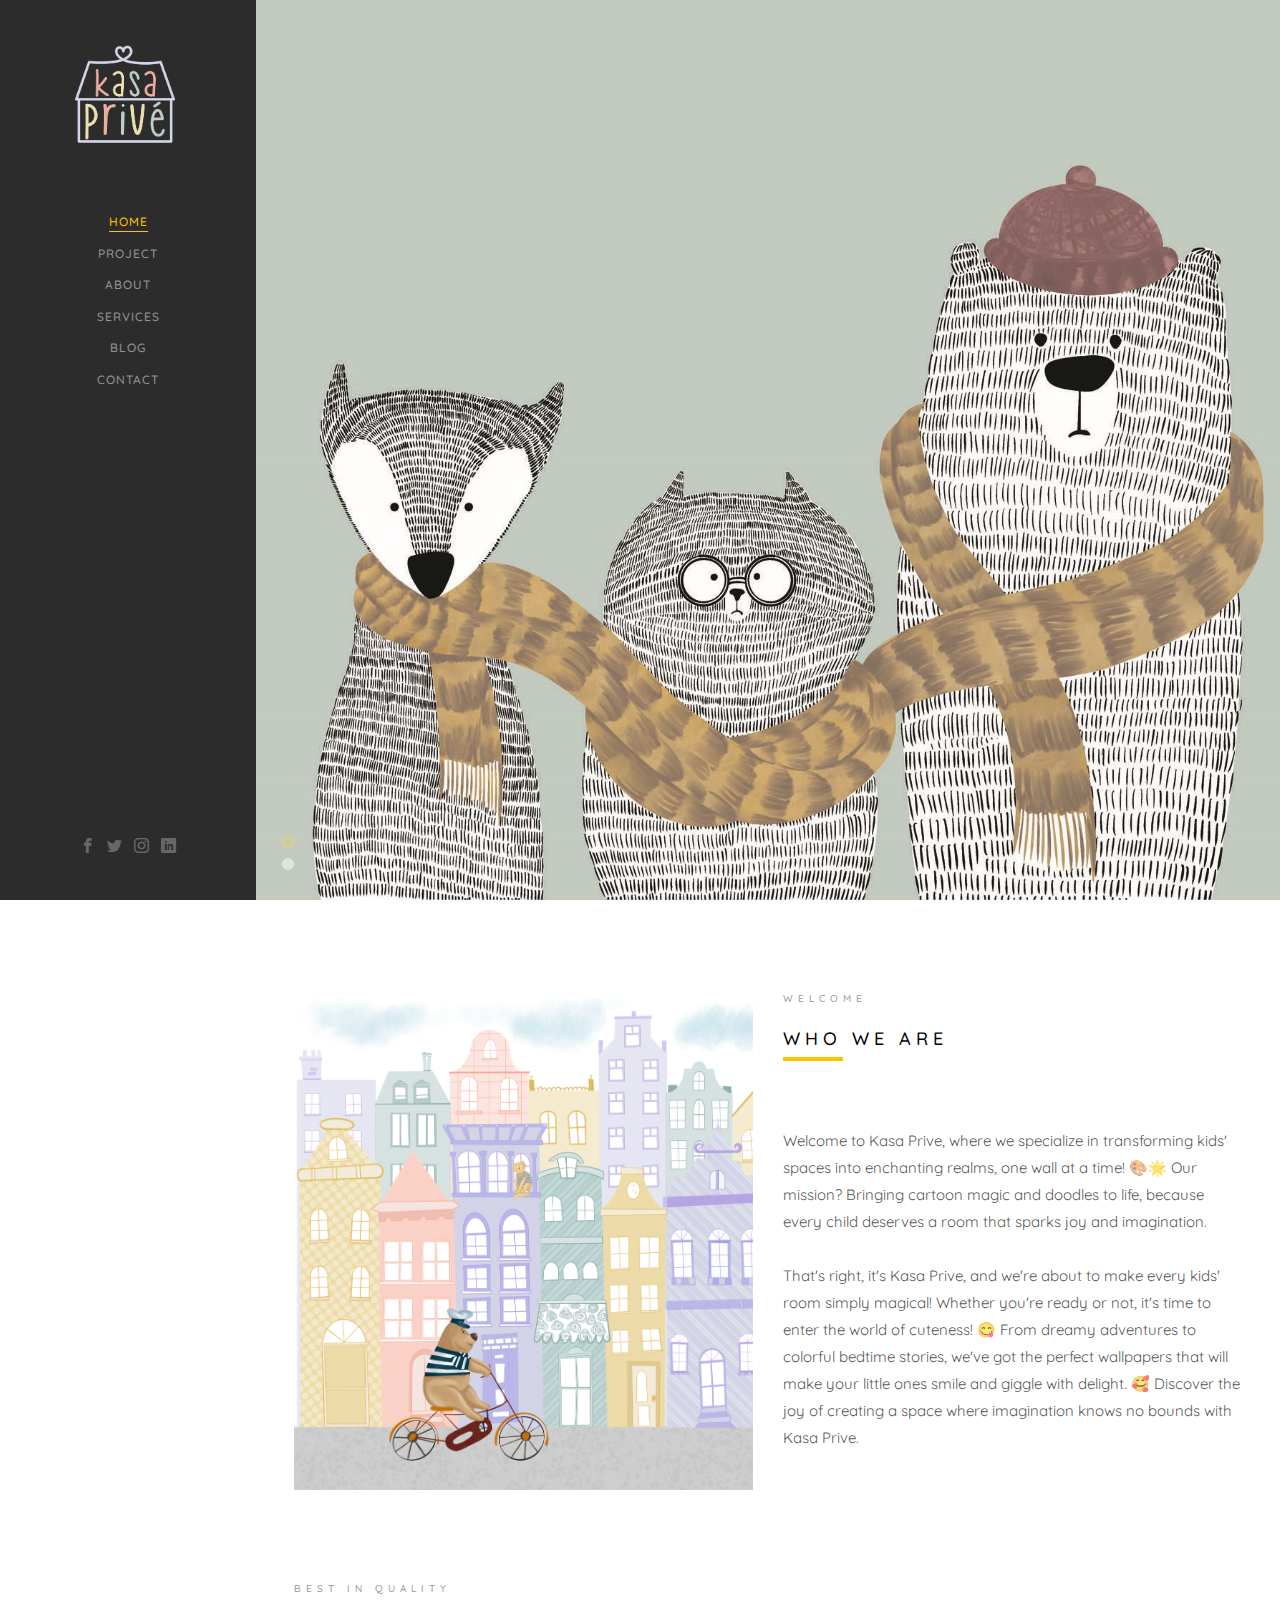
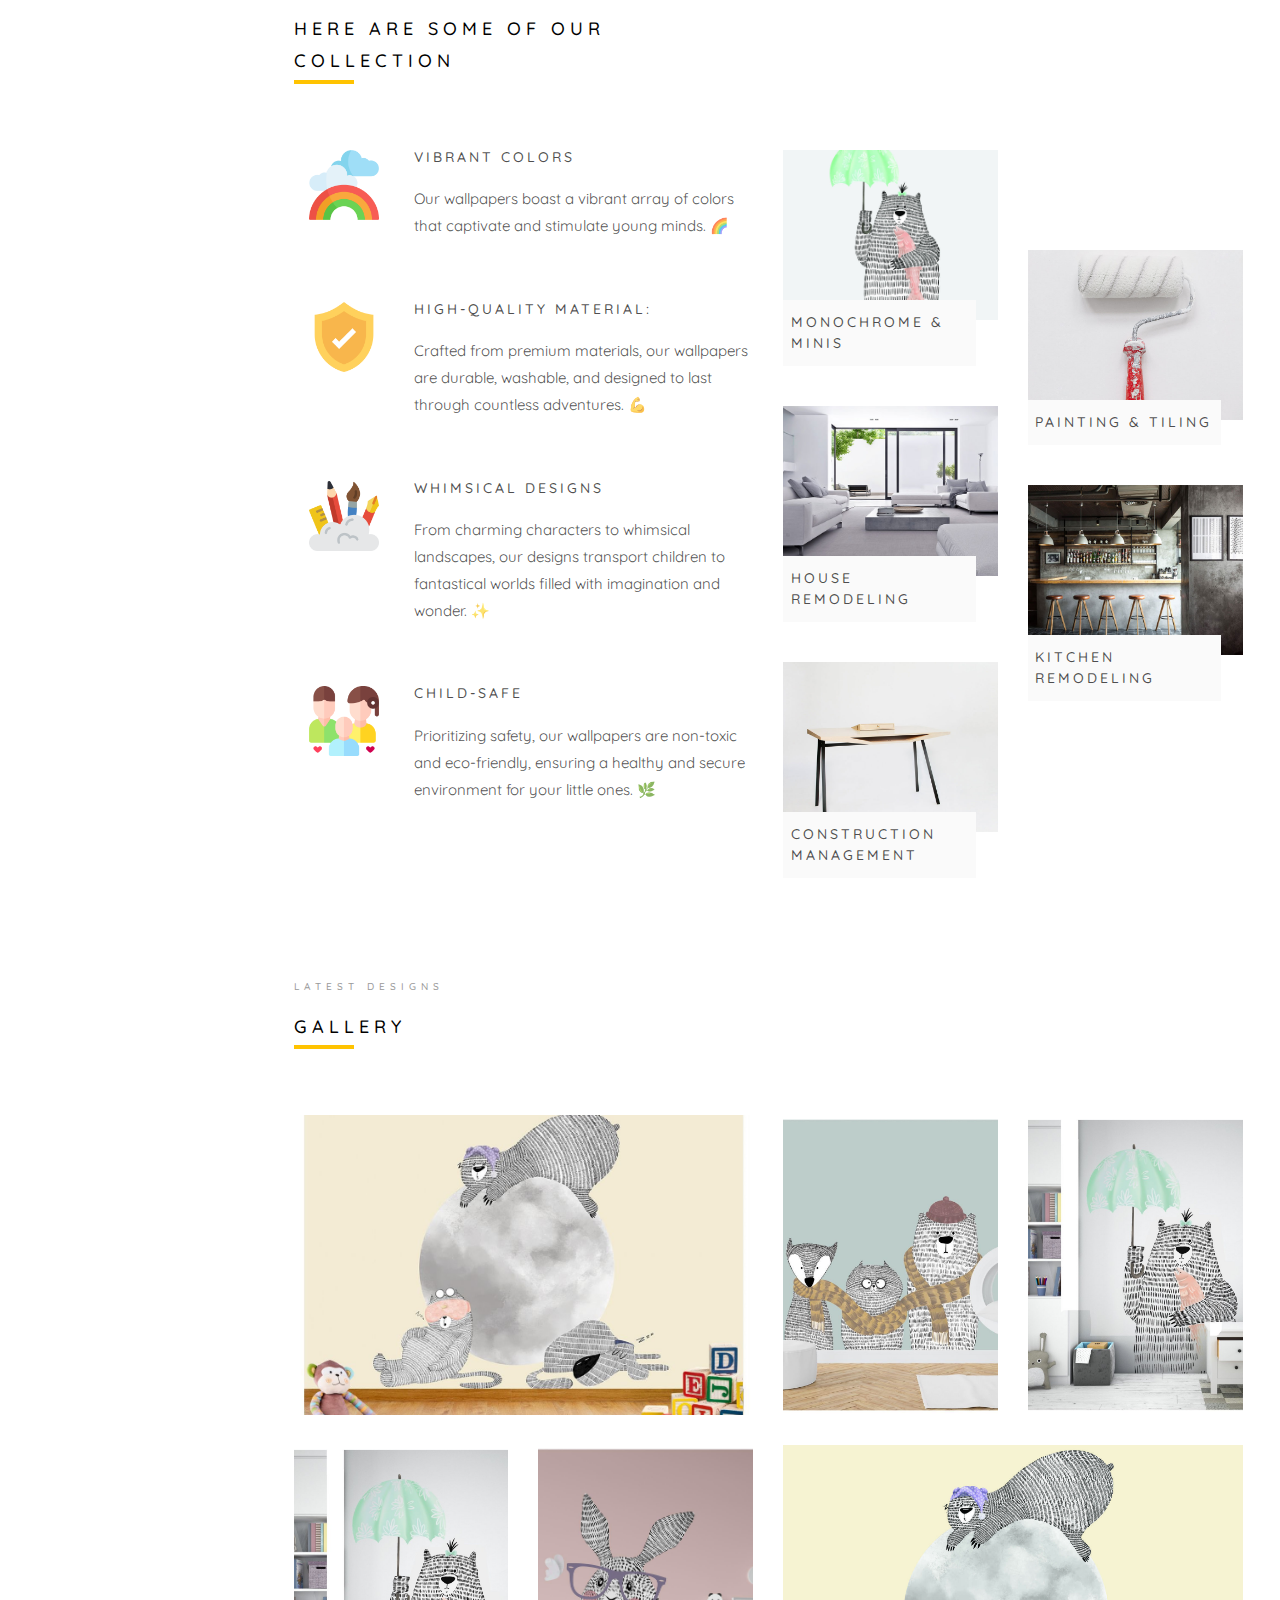
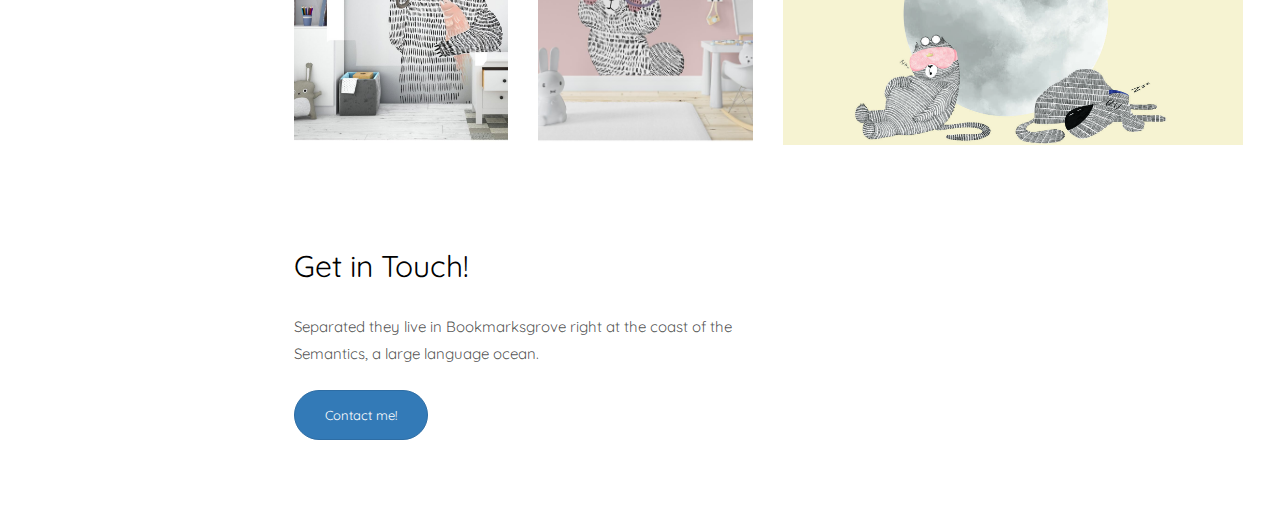
==== commit 8d800de5: "commit" ====
--- a/index.html
+++ b/index.html
@@ -92,6 +92,32 @@
           height: 300px;
           background-size: cover;
         }
+      }
+
+      @media only screen and (max-width: 599px) {
+        .aboutwhy {
+          display: flex;
+          flex-direction: column-reverse;
+        }
+        aside#webdevfly-hero {
+          padding-top: 82px;
+          background: #2c2c2c;
+        }
+        .webdevfly-nav-toggle i::before,
+        .webdevfly-nav-toggle i::after {
+          content: "";
+          width: 30px;
+          height: 2px;
+          background: #ffffff;
+          position: absolute;
+          left: 0;
+          -webkit-transition: 0.2s;
+          -o-transition: 0.2s;
+          transition: 0.2s;
+        }
+      }
+      .webdevfly-feature .webdevfly-icon {
+        background: white !important;
       }
     </style>
   </head>
@@ -237,7 +263,7 @@
         <!-- about section starts here  -->
         <div class="webdevfly-about">
           <div class="webdevfly-narrow-content">
-            <div class="row">
+            <div class="row aboutwhy">
               <div class="col-md-6">
                 <div
                   class="about-img animate-box"
@@ -252,20 +278,21 @@
                   <span class="heading-meta">Welcome</span>
                   <h2 class="webdevfly-heading">Who we are</h2>
                   <p>
-                    On her way she met a copy. The copy warned the Little Blind
-                    Text, that where it came from it would have been rewritten a
-                    thousand times and everything that was left from its origin
-                    would be the word "and" and the Little Blind Text should
-                    turn around and return to its own, safe country.
+                    Welcome to Kasa Prive, where we specialize in transforming
+                    kids' spaces into enchanting realms, one wall at a time!
+                    🎨🌟 Our mission? Bringing cartoon magic and doodles to
+                    life, because every child deserves a room that sparks joy
+                    and imagination. <br /><br />That's right, it's Kasa Prive,
+                    and we're about to make every kids' room simply magical!
+                    Whether you're ready or not, it's time to enter the world of
+                    cuteness! 😋 From dreamy adventures to colorful bedtime
+                    stories, we've got the perfect wallpapers that will make
+                    your little ones smile and giggle with delight. 🥰 Discover
+                    the joy of creating a space where imagination knows no
+                    bounds with Kasa Prive.
                   </p>
-                  <p>
-                    A small river named Duden flows by their place and supplies
-                    it with the necessary regelialia. It is a paradisematic
-                    country, in which roasted parts of sentences fly into your
-                    mouth.
-                  </p>
-                </div>
-                <div class="row padding">
+                </div>
+                <!-- <div class="row padding">
                   <div
                     class="col-md-4 no-gutters animate-box"
                     data-animate-effect="fadeInLeft"
@@ -276,8 +303,8 @@
                       </p>
                       <h3>We are <br />pasionate</h3>
                     </a>
-                  </div>
-                  <div
+                  </div> -->
+                <!-- <div
                     class="col-md-4 no-gutters animate-box"
                     data-animate-effect="fadeInLeft"
                   >
@@ -287,8 +314,8 @@
                       </p>
                       <h3>Honest <br />Dependable</h3>
                     </a>
-                  </div>
-                  <div
+                  </div> -->
+                <!-- <div
                     class="col-md-4 no-gutters animate-box"
                     data-animate-effect="fadeInLeft"
                   >
@@ -298,8 +325,8 @@
                       </p>
                       <h3>Always <br />Improving</h3>
                     </a>
-                  </div>
-                </div>
+                  </div> -->
+                <!--</div> -->
               </div>
             </div>
           </div>
@@ -314,8 +341,10 @@
                 class="col-md-6 col-md-offset-3 col-md-pull-3 animate-box"
                 data-animate-effect="fadeInLeft"
               >
-                <span class="heading-meta">What I do?</span>
-                <h2 class="webdevfly-heading">Here are some of my expertise</h2>
+                <span class="heading-meta">Best In Quality</span>
+                <h2 class="webdevfly-heading">
+                  Here are some of our Collection
+                </h2>
               </div>
             </div>
             <div class="row">
@@ -327,14 +356,13 @@
                       data-animate-effect="fadeInLeft"
                     >
                       <div class="webdevfly-icon">
-                        <i class="flaticon-worker"></i>
+                        <img width="70%" src="./images/rainbow.png" />
                       </div>
                       <div class="webdevfly-text">
-                        <h3>General Conctructing</h3>
+                        <h3>Vibrant Colors</h3>
                         <p>
-                          Far far away, behind the word mountains, far from the
-                          countries Vokalia and Consonantia, there live the
-                          blind texts.
+                          Our wallpapers boast a vibrant array of colors that
+                          captivate and stimulate young minds. 🌈
                         </p>
                       </div>
                     </div>
@@ -344,14 +372,14 @@
                       data-animate-effect="fadeInLeft"
                     >
                       <div class="webdevfly-icon">
-                        <i class="flaticon-sketch"></i>
+                        <img width="70%" src="./images/shield.png" />
                       </div>
                       <div class="webdevfly-text">
-                        <h3>Pre-Contruction Design</h3>
+                        <h3>High-Quality Material:</h3>
                         <p>
-                          Far far away, behind the word mountains, far from the
-                          countries Vokalia and Consonantia, there live the
-                          blind texts.
+                          Crafted from premium materials, our wallpapers are
+                          durable, washable, and designed to last through
+                          countless adventures. 💪
                         </p>
                       </div>
                     </div>
@@ -361,14 +389,14 @@
                       data-animate-effect="fadeInLeft"
                     >
                       <div class="webdevfly-icon">
-                        <i class="flaticon-engineering"></i>
+                        <img width="70%" src="./images/creativity.png" />
                       </div>
                       <div class="webdevfly-text">
-                        <h3>Building &amp; Modeling</h3>
+                        <h3>Whimsical Designs</h3>
                         <p>
-                          Far far away, behind the word mountains, far from the
-                          countries Vokalia and Consonantia, there live the
-                          blind texts.
+                          From charming characters to whimsical landscapes, our
+                          designs transport children to fantastical worlds
+                          filled with imagination and wonder. ✨
                         </p>
                       </div>
                     </div>
@@ -378,14 +406,14 @@
                       data-animate-effect="fadeInLeft"
                     >
                       <div class="webdevfly-icon">
-                        <i class="flaticon-crane"></i>
+                        <img width="70%" src="./images/child.png" />
                       </div>
                       <div class="webdevfly-text">
-                        <h3>Construction Management</h3>
+                        <h3>Child-Safe</h3>
                         <p>
-                          Far far away, behind the word mountains, far from the
-                          countries Vokalia and Consonantia, there live the
-                          blind texts.
+                          Prioritizing safety, our wallpapers are non-toxic and
+                          eco-friendly, ensuring a healthy and secure
+                          environment for your little ones. 🌿
                         </p>
                       </div>
                     </div>
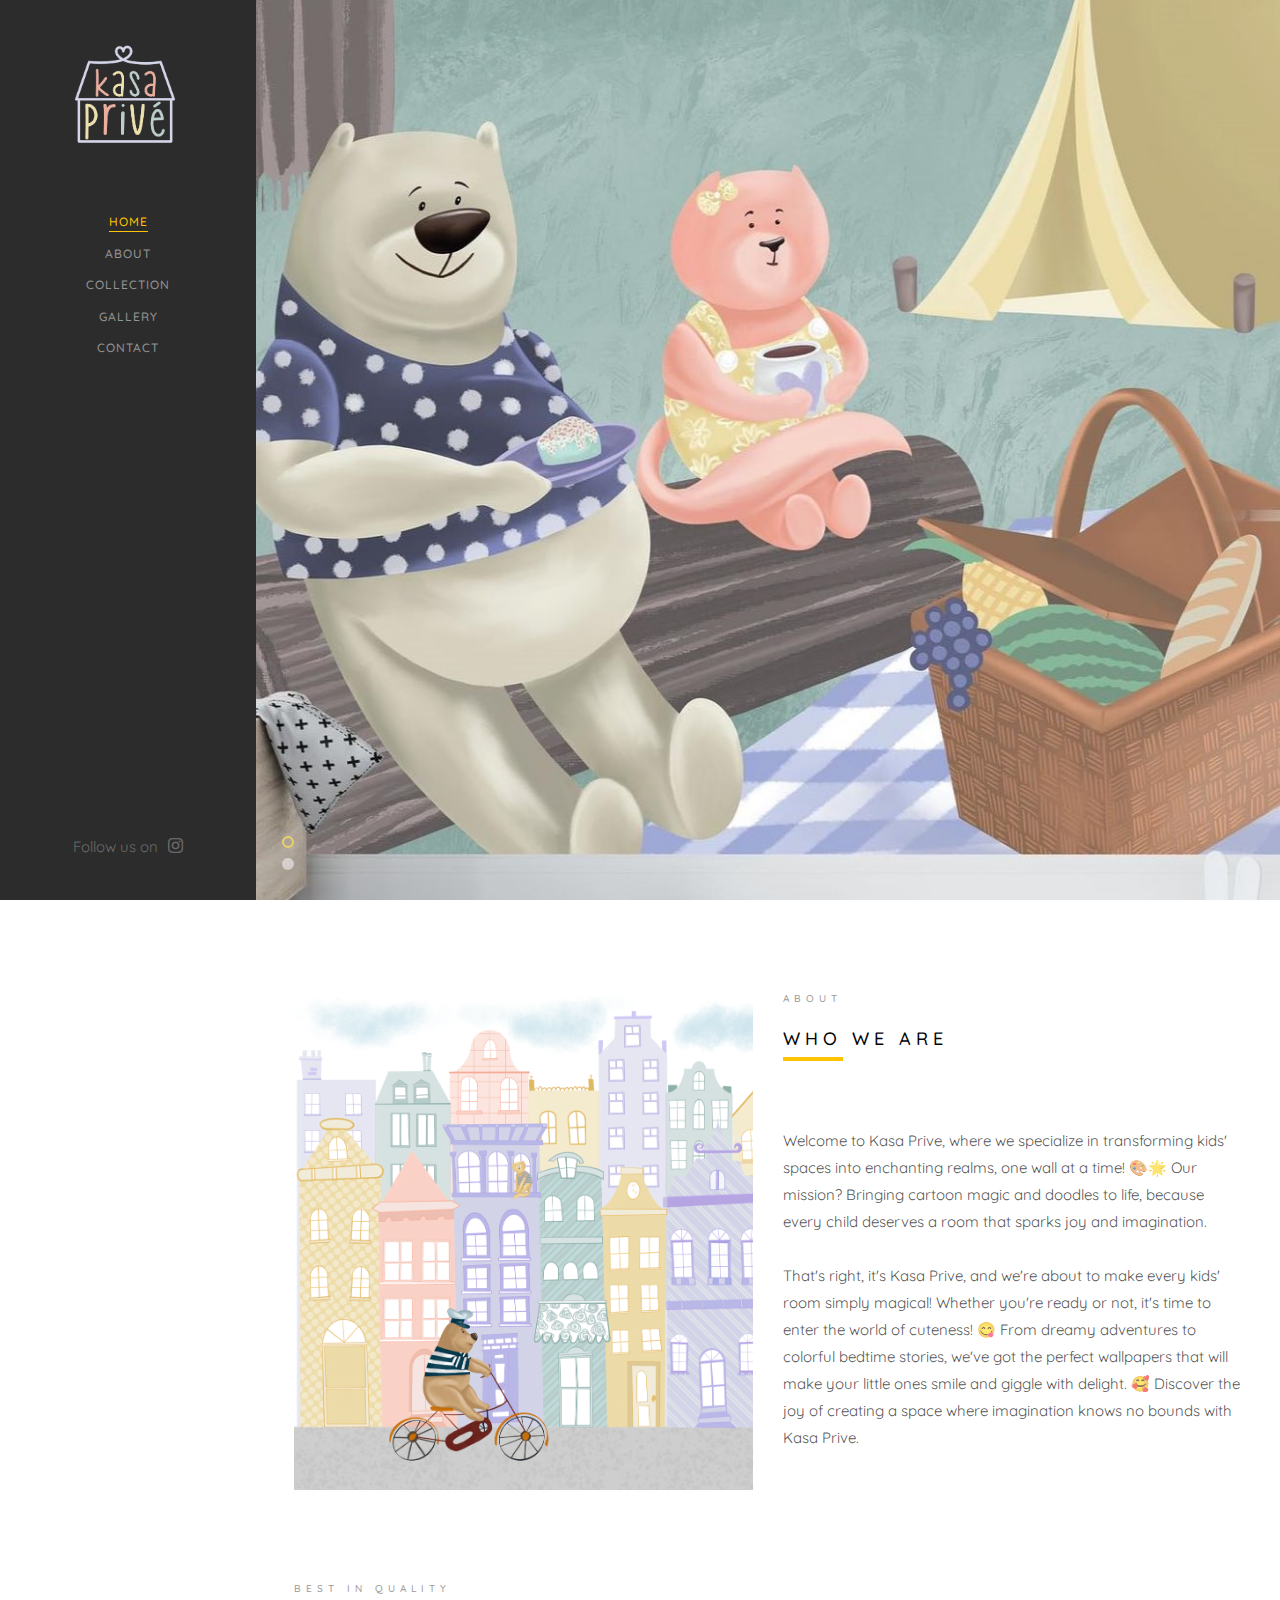
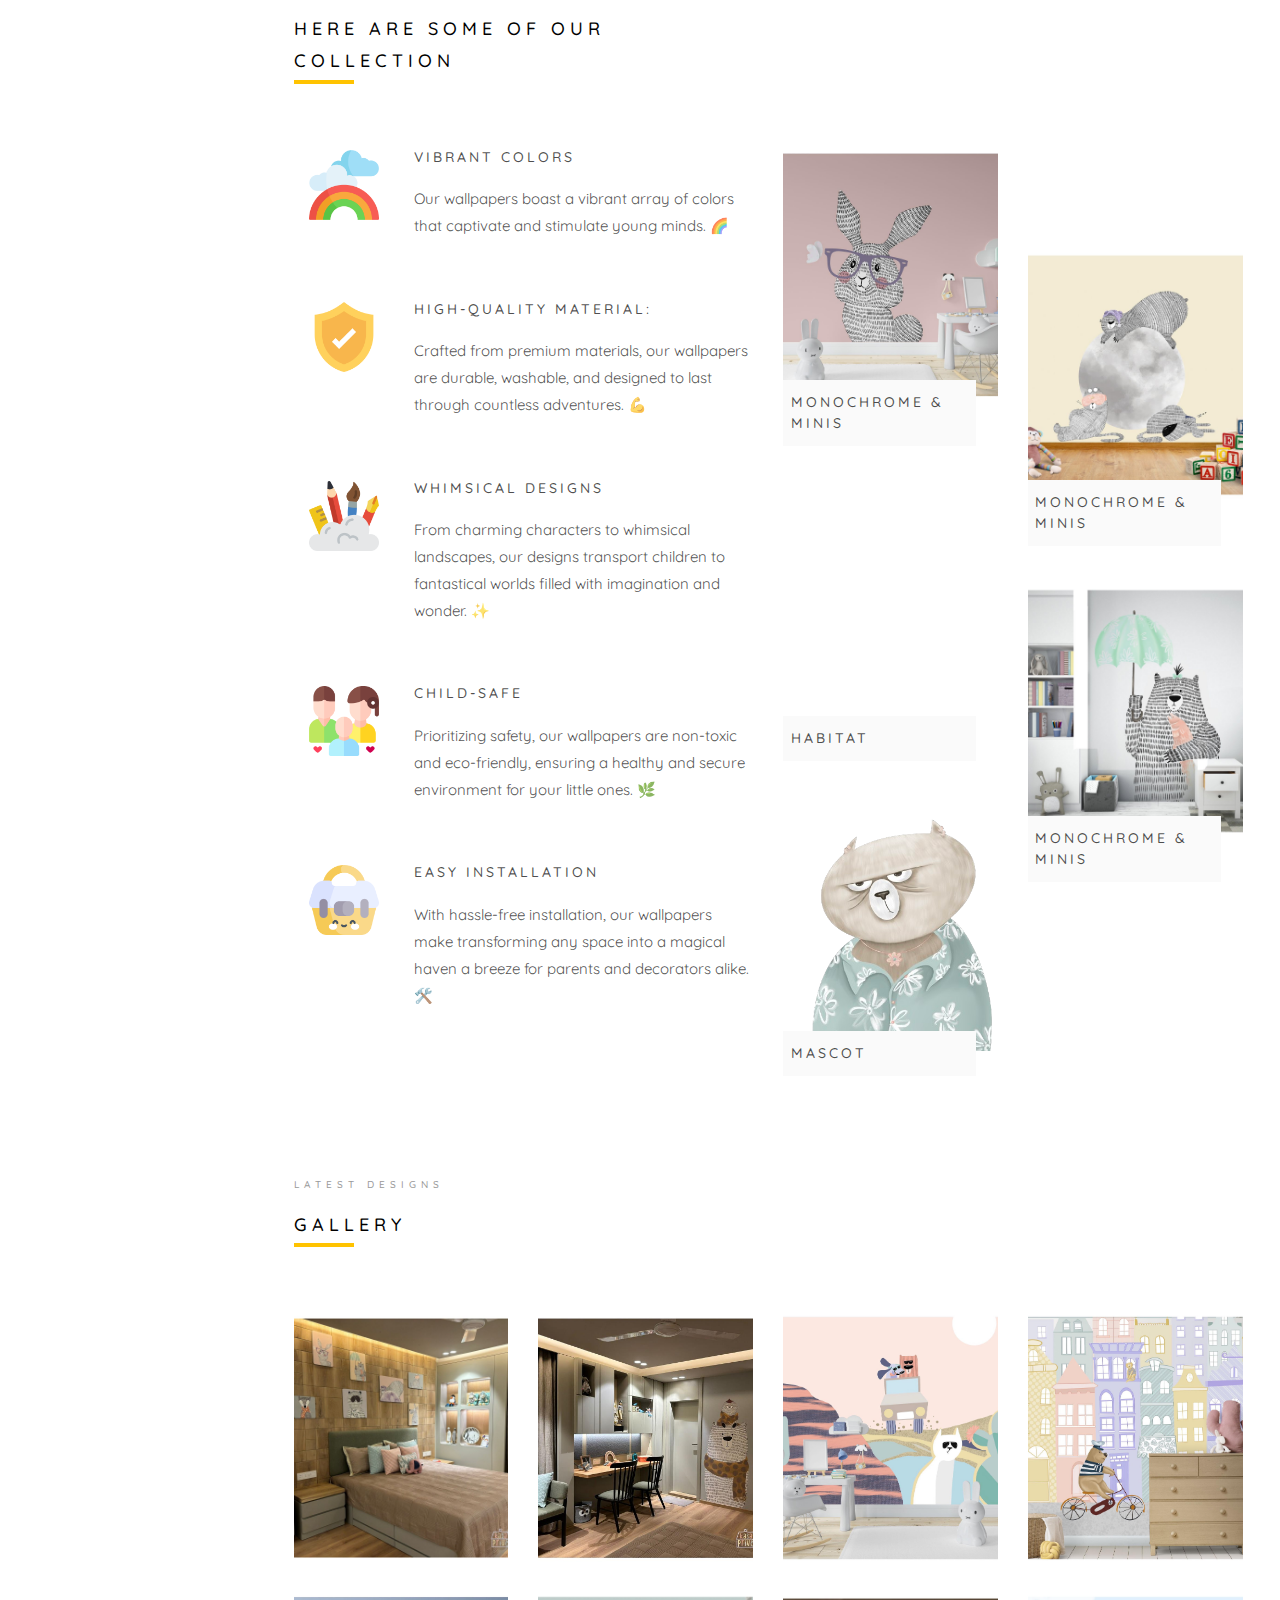
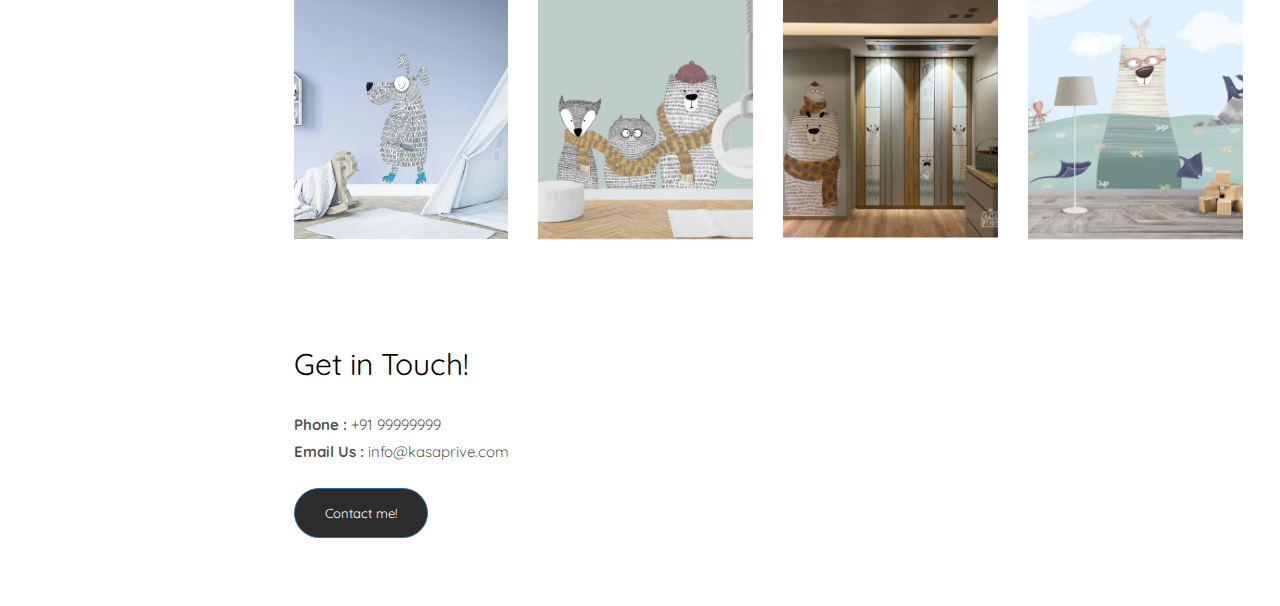
==== commit 7dd7b872: "commit" ====
--- a/index.html
+++ b/index.html
@@ -68,15 +68,15 @@
       }
 
       .onee {
-        background: url(./images/banner.jpg);
+        background: url(./images/desktopbanner2.jpg);
       }
       @media only screen and (max-width: 599px) {
         .onee {
-          background: url(./images/Habitat-mpb1.png);
+          background: url(./images/12.jpg);
         }
       }
       .twoo {
-        background: url(./images/banner2.jpg);
+        background: url(./images/banner.jpg);
       }
       .about-img {
         background: url(./images/abouttt.png);
@@ -144,27 +144,23 @@
         <nav id="webdevfly-main-menu" role="navigation">
           <ul>
             <li class="webdevfly-active"><a href="index.html">Home</a></li>
-            <li><a href="work.html">Project</a></li>
-            <li><a href="about.html">About</a></li>
-            <li><a href="services.html">Services</a></li>
-            <li><a href="blog.html">Blog</a></li>
-            <li><a href="contact.html">Contact</a></li>
+
+            <li><a href="#about">About</a></li>
+            <li><a href="#Collection">Collection</a></li>
+            <li><a href="#gallery">Gallery</a></li>
+            <li><a href="#get-in-touch">Contact</a></li>
           </ul>
         </nav>
 
         <div class="webdevfly-footer">
           <ul>
             <li>
-              <a href="#"><i class="icon-facebook2"></i></a>
-            </li>
-            <li>
-              <a href="#"><i class="icon-twitter2"></i></a>
-            </li>
-            <li>
-              <a href="#"><i class="icon-instagram"></i></a>
-            </li>
-            <li>
-              <a href="#"><i class="icon-linkedin2"></i></a>
+              <a href="https://www.instagram.com/kasapriveofficial/"
+                >Follow us on<i
+                  style="margin-left: 10px"
+                  class="icon-instagram"
+                ></i
+              ></a>
             </li>
           </ul>
         </div>
@@ -274,8 +270,8 @@
                 class="col-md-6 animate-box"
                 data-animate-effect="fadeInLeft"
               >
-                <div class="about-desc">
-                  <span class="heading-meta">Welcome</span>
+                <div class="about-desc" id="about">
+                  <span class="heading-meta">About</span>
                   <h2 class="webdevfly-heading">Who we are</h2>
                   <p>
                     Welcome to Kasa Prive, where we specialize in transforming
@@ -417,77 +413,97 @@
                         </p>
                       </div>
                     </div>
-                  </div>
-                </div>
-              </div>
-              <div class="col-md-6">
+                    <div
+                      class="webdevfly-feature animate-box"
+                      data-animate-effect="fadeInLeft"
+                    >
+                      <div class="webdevfly-icon">
+                        <img width="70%" src="./images/toolkit.png" />
+                      </div>
+                      <div class="webdevfly-text">
+                        <h3>Easy Installation</h3>
+                        <p>
+                          With hassle-free installation, our wallpapers make
+                          transforming any space into a magical haven a breeze
+                          for parents and decorators alike. 🛠️
+                        </p>
+                      </div>
+                    </div>
+                  </div>
+                </div>
+              </div>
+              <div class="col-md-6" id="Collection">
                 <div class="row">
                   <div class="col-md-6">
                     <a
-                      href="services.html"
+                      href="#"
                       class="services-wrap animate-box"
                       data-animate-effect="fadeInRight"
                     >
                       <div
                         class="services-img"
-                        style="background-image: url(images/oone.jpg)"
+                        style="background-image: url(images/15.jpg)"
                       ></div>
                       <div class="desc">
                         <h3>Monochrome &amp; Minis</h3>
                       </div>
                     </a>
                     <a
-                      href="services.html"
+                      href="#"
                       class="services-wrap animate-box"
                       data-animate-effect="fadeInRight"
                     >
                       <div
                         class="services-img"
-                        style="background-image: url(images/services-2.jpg)"
+                        style="
+                          background-image: url(images/Habitat-Under\ The\ Sea.jpg);
+                        "
                       ></div>
                       <div class="desc">
-                        <h3>House Remodeling</h3>
+                        <h3>Habitat</h3>
                       </div>
                     </a>
                     <a
-                      href="services.html"
+                      href="#"
                       class="services-wrap animate-box"
                       data-animate-effect="fadeInRight"
                     >
                       <div
                         class="services-img"
-                        style="background-image: url(images/services-3.jpg)"
+                        style="
+                          background-image: url(images/Mascot2-removebg-preview.png);
+                        "
                       ></div>
                       <div class="desc">
-                        <h3>Construction Management</h3>
+                        <h3>Mascot</h3>
                       </div>
                     </a>
                   </div>
                   <div class="col-md-6 move-bottom">
                     <a
-                      href="services.html"
+                      href="#"
                       class="services-wrap animate-box"
                       data-animate-effect="fadeInRight"
                     >
                       <div
                         class="services-img"
-                        style="background-image: url(images/services-4.jpg)"
+                        style="background-image: url(images/11.jpg)"
                       ></div>
                       <div class="desc">
-                        <h3>Painting &amp; Tiling</h3>
+                        <h3>Monochrome &amp; Minis</h3>
                       </div>
                     </a>
                     <a
-                      href="services.html"
+                      href="#"
                       class="services-wrap animate-box"
                       data-animate-effect="fadeInRight"
                     >
                       <div
                         class="services-img"
-                        style="background-image: url(images/services-5.jpg)"
+                        style="background-image: url(images/14.jpg)"
                       ></div>
                       <div class="desc">
-                        <h3>Kitchen Remodeling</h3>
+                        <h3>Monochrome &amp; Minis</h3>
                       </div>
                     </a>
                   </div>
@@ -498,7 +514,7 @@
         </div>
         <!-- service section ends here -->
         <!-- work section starts -->
-        <div class="webdevfly-work">
+        <div class="webdevfly-work" id="gallery">
           <div class="webdevfly-narrow-content">
             <div class="row">
               <div
@@ -511,27 +527,23 @@
             </div>
             <div class="row">
               <div
-                class="col-md-6 animate-box"
+                class="col-md-3 animate-box"
                 data-animate-effect="fadeInLeft"
               >
                 <div
                   class="project"
-                  style="background-image: url(images/11.jpg)"
+                  style="background-image: url(images/gallery.jpg)"
                 >
                   <div class="desc">
                     <div class="con">
-                      <h3><a href="work.html">Work 01</a></h3>
-                      <span>Building</span>
+                      <h3><a href="work.html"> 01</a></h3>
+                      <span>Kasaprive</span>
                       <p class="icon">
                         <span
-                          ><a href="#"><i class="icon-share3"></i></a
+                          ><a
+                            href="https://www.instagram.com/kasapriveofficial/"
+                            ><i class="icon-instagram"></i></a
                         ></span>
-                        <span
-                          ><a href="#"><i class="icon-eye"></i> 100</a></span
-                        >
-                        <span
-                          ><a href="#"><i class="icon-heart"></i> 49</a></span
-                        >
                       </p>
                     </div>
                   </div>
@@ -543,22 +555,18 @@
               >
                 <div
                   class="project"
-                  style="background-image: url(images/12.jpg)"
+                  style="background-image: url(images/gallery2.jpg)"
                 >
                   <div class="desc">
                     <div class="con">
-                      <h3><a href="work.html">Work 02</a></h3>
-                      <span>House, Apartment</span>
+                      <h3><a href="#">02</a></h3>
+                      <span>Kasaprive</span>
                       <p class="icon">
                         <span
-                          ><a href="#"><i class="icon-share3"></i></a
+                          ><a
+                            href="https://www.instagram.com/kasapriveofficial/"
+                            ><i class="icon-instagram"></i></a
                         ></span>
-                        <span
-                          ><a href="#"><i class="icon-eye"></i> 100</a></span
-                        >
-                        <span
-                          ><a href="#"><i class="icon-heart"></i> 49</a></span
-                        >
                       </p>
                     </div>
                   </div>
@@ -570,22 +578,18 @@
               >
                 <div
                   class="project"
-                  style="background-image: url(images/13.jpg)"
+                  style="background-image: url(images/gallery4.jpg)"
                 >
                   <div class="desc">
                     <div class="con">
-                      <h3><a href="work.html">Work 03</a></h3>
-                      <span>Dining Room</span>
+                      <h3><a href="#">03</a></h3>
+                      <span>Kasaprive</span>
                       <p class="icon">
                         <span
-                          ><a href="#"><i class="icon-share3"></i></a
+                          ><a
+                            href="https://www.instagram.com/kasapriveofficial/"
+                            ><i class="icon-instagram"></i></a
                         ></span>
-                        <span
-                          ><a href="#"><i class="icon-eye"></i> 100</a></span
-                        >
-                        <span
-                          ><a href="#"><i class="icon-heart"></i> 49</a></span
-                        >
                       </p>
                     </div>
                   </div>
@@ -597,22 +601,18 @@
               >
                 <div
                   class="project"
-                  style="background-image: url(images/14.jpg)"
+                  style="background-image: url(images/gallery5.jpg)"
                 >
                   <div class="desc">
                     <div class="con">
-                      <h3><a href="work.html">Work 04</a></h3>
-                      <span>House, Building</span>
+                      <h3><a href="#">04</a></h3>
+                      <span>Kasaprive</span>
                       <p class="icon">
                         <span
-                          ><a href="#"><i class="icon-share3"></i></a
+                          ><a
+                            href="https://www.instagram.com/kasapriveofficial/"
+                            ><i class="icon-instagram"></i></a
                         ></span>
-                        <span
-                          ><a href="#"><i class="icon-eye"></i> 100</a></span
-                        >
-                        <span
-                          ><a href="#"><i class="icon-heart"></i> 49</a></span
-                        >
                       </p>
                     </div>
                   </div>
@@ -624,49 +624,87 @@
               >
                 <div
                   class="project"
-                  style="background-image: url(images/15.jpg)"
+                  style="background-image: url(images/gallery6.jpg)"
                 >
                   <div class="desc">
                     <div class="con">
-                      <h3><a href="work.html">Work 05</a></h3>
-                      <span>Condo, Pad</span>
+                      <h3><a href="#">05</a></h3>
+                      <span>Kasaprive</span>
                       <p class="icon">
                         <span
-                          ><a href="#"><i class="icon-share3"></i></a
+                          ><a
+                            href="https://www.instagram.com/kasapriveofficial/"
+                            ><i class="icon-instagram"></i></a
                         ></span>
-                        <span
-                          ><a href="#"><i class="icon-eye"></i> 100</a></span
-                        >
-                        <span
-                          ><a href="#"><i class="icon-heart"></i> 49</a></span
-                        >
-                      </p>
-                    </div>
-                  </div>
-                </div>
-              </div>
-              <div
-                class="col-md-6 animate-box"
+                      </p>
+                    </div>
+                  </div>
+                </div>
+              </div>
+              <div
+                class="col-md-3 animate-box"
                 data-animate-effect="fadeInLeft"
               >
                 <div
                   class="project"
-                  style="background-image: url(images/banner2.jpg)"
+                  style="background-image: url(images/gallery7.jpg)"
                 >
                   <div class="desc">
                     <div class="con">
-                      <h3><a href="work.html">Work 06</a></h3>
-                      <span>Table, Chairs</span>
+                      <h3><a href="#">06</a></h3>
+                      <span>Kasaprive</span>
                       <p class="icon">
                         <span
-                          ><a href="#"><i class="icon-share3"></i></a
+                          ><a
+                            href="https://www.instagram.com/kasapriveofficial/"
+                            ><i class="icon-instagram"></i></a
                         ></span>
+                      </p>
+                    </div>
+                  </div>
+                </div>
+              </div>
+              <div
+                class="col-md-3 animate-box"
+                data-animate-effect="fadeInLeft"
+              >
+                <div
+                  class="project"
+                  style="background-image: url(images/gallery3.jpg)"
+                >
+                  <div class="desc">
+                    <div class="con">
+                      <h3><a href="#">07</a></h3>
+                      <span>Kasaprive</span>
+                      <p class="icon">
                         <span
-                          ><a href="#"><i class="icon-eye"></i> 100</a></span
-                        >
+                          ><a
+                            href="https://www.instagram.com/kasapriveofficial/"
+                            ><i class="icon-instagram"></i></a
+                        ></span>
+                      </p>
+                    </div>
+                  </div>
+                </div>
+              </div>
+              <div
+                class="col-md-3 animate-box"
+                data-animate-effect="fadeInLeft"
+              >
+                <div
+                  class="project"
+                  style="background-image: url(images/gallery9.jpg)"
+                >
+                  <div class="desc">
+                    <div class="con">
+                      <h3><a href="#">08</a></h3>
+                      <span>Kasaprive</span>
+                      <p class="icon">
                         <span
-                          ><a href="#"><i class="icon-heart"></i> 49</a></span
-                        >
+                          ><a
+                            href="https://www.instagram.com/kasapriveofficial/"
+                            ><i class="icon-instagram"></i></a
+                        ></span>
                       </p>
                     </div>
                   </div>
@@ -693,11 +731,16 @@
                 data-animate-effect="fadeInLeft"
               >
                 <p class="webdevfly-lead">
-                  Separated they live in Bookmarksgrove right at the coast of
-                  the Semantics, a large language ocean.
+                  <b>Phone : </b>+91 99999999<br />
+                  <b>Email Us : </b>info@kasaprive.com
                 </p>
                 <p>
-                  <a href="#" class="btn btn-primary btn-learn">Contact me!</a>
+                  <a
+                    href="#"
+                    style="background-color: #2c2c2c"
+                    class="btn btn-primary btn-learn"
+                    >Contact me!</a
+                  >
                 </p>
               </div>
             </div>
--- a/css/style.css
+++ b/css/style.css
@@ -556,7 +556,7 @@
   .webdevfly-services,
   .webdevfly-contact {
     padding-top: 0em;
-    padding-bottom: 8em;
+    padding-bottom: 4em;
   }
 }
 
@@ -752,7 +752,7 @@
   z-index: 0;
 }
 .services-wrap .services-img {
-  height: 170px;
+  height: 250px;
   display: block;
   z-index: -1;
 }
@@ -869,7 +869,7 @@
   background-position: center center;
   background-repeat: no-repeat;
   position: relative;
-  height: 300px;
+  height: 250px;
   width: 100%;
   display: block;
   margin-bottom: 30px;
@@ -890,7 +890,7 @@
   padding: 20px;
   display: block;
   position: relative;
-  height: 300px;
+  height: 250px;
 }
 .project .desc .con .icon {
   position: absolute;
@@ -951,7 +951,7 @@
 }
 @media screen and (max-width: 768px) {
   .project .desc {
-    opacity: 1;
+    opacity: 0;
     background: rgba(0, 0, 0, 0.4);
   }
   .project .desc h3 {
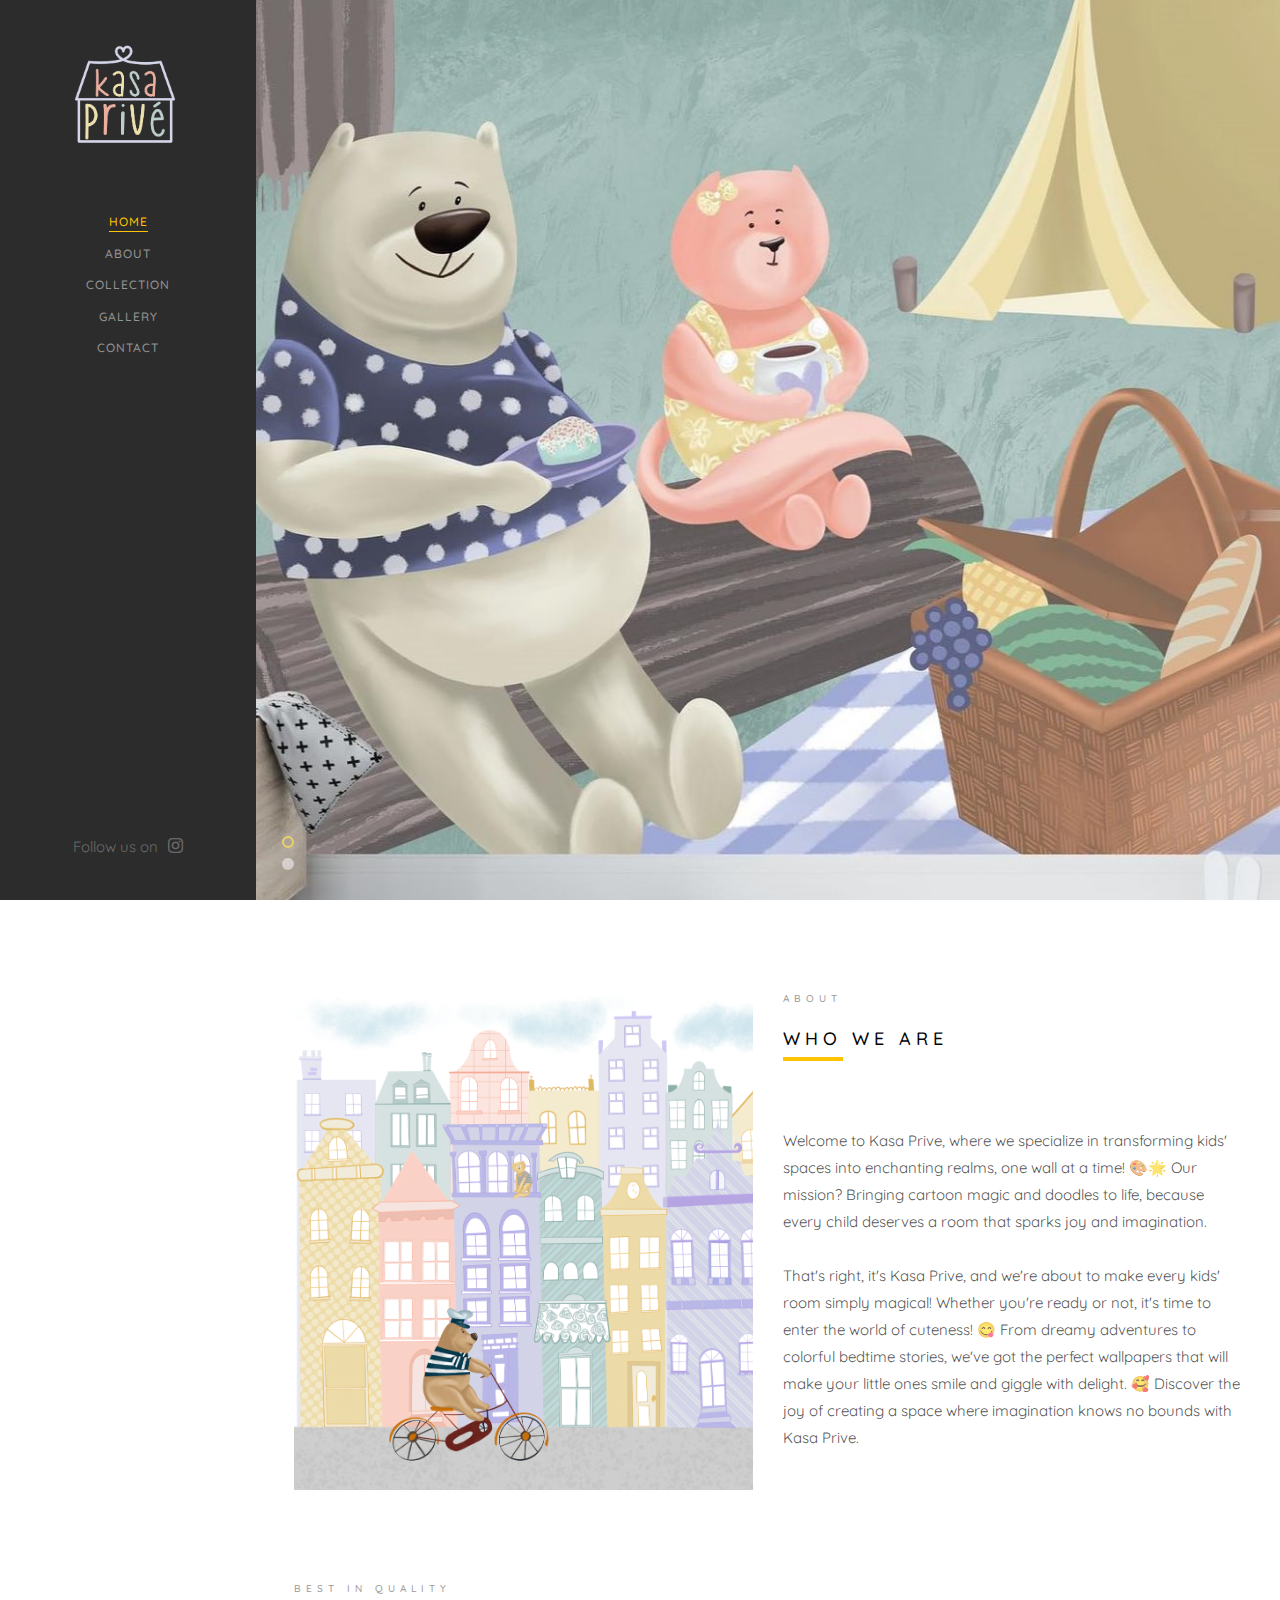
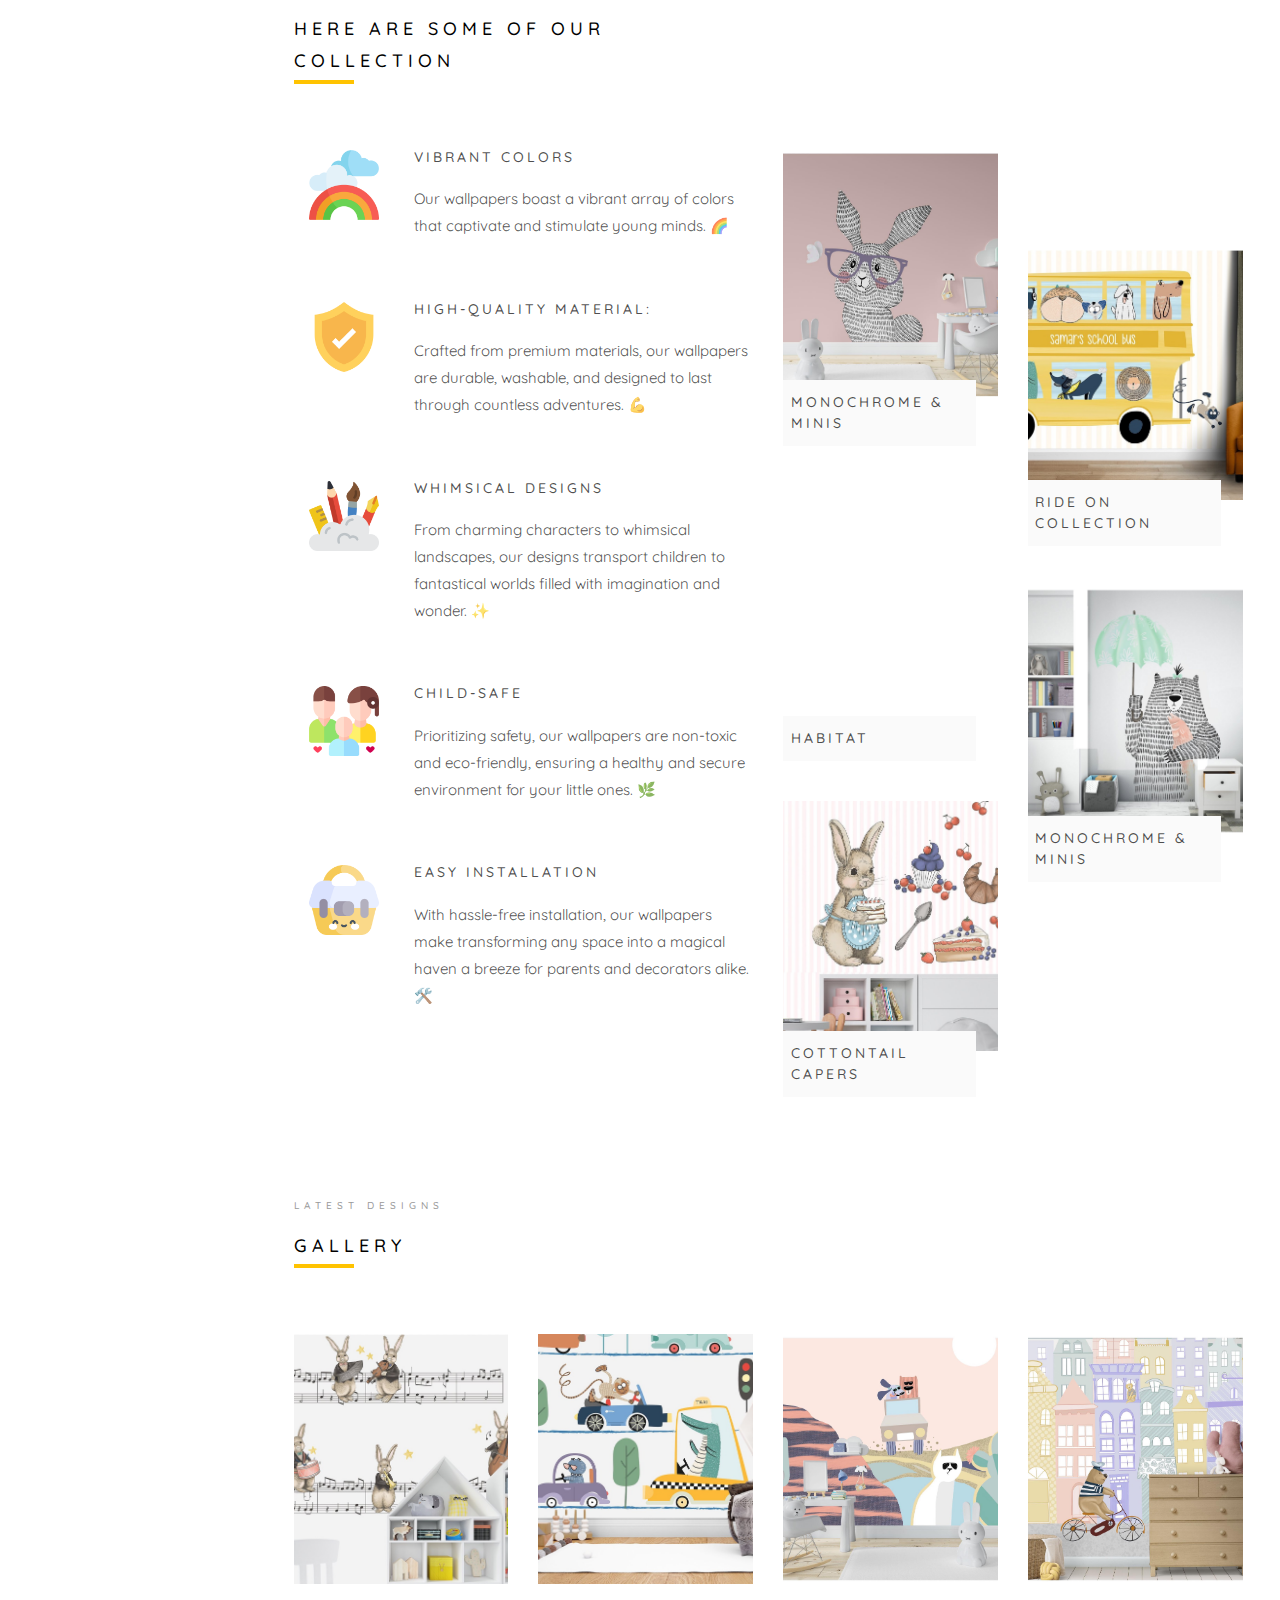
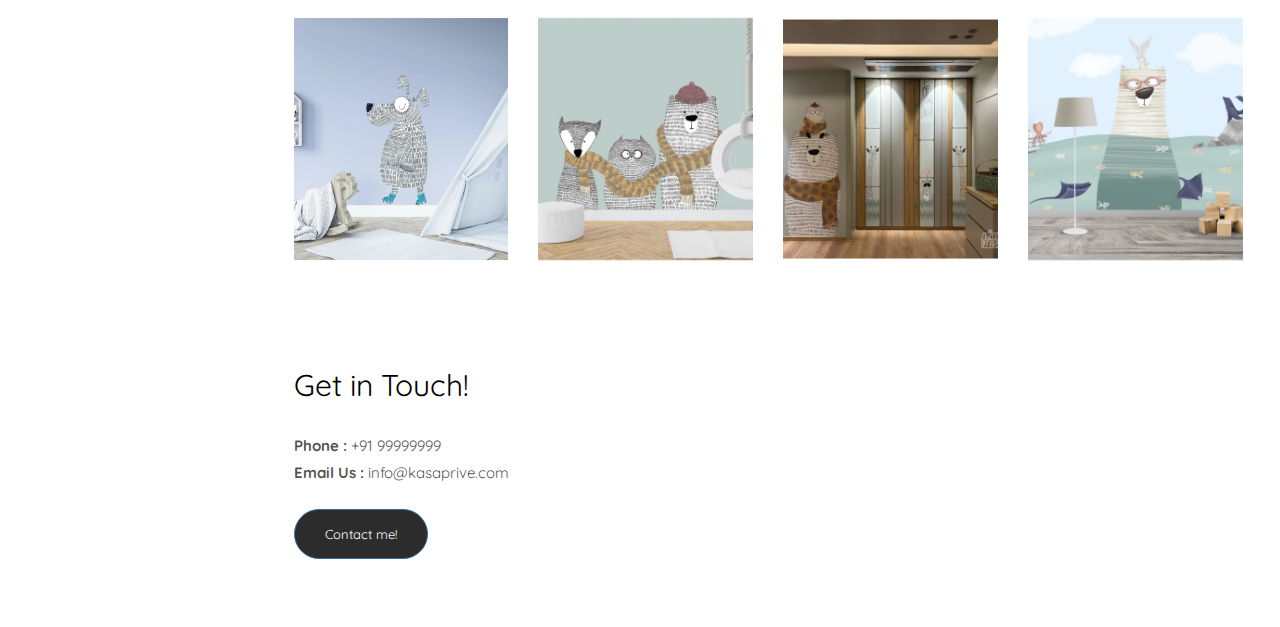
==== commit 1f9f053a: "commit" ====
--- a/index.html
+++ b/index.html
@@ -470,12 +470,10 @@
                     >
                       <div
                         class="services-img"
-                        style="
-                          background-image: url(images/Mascot2-removebg-preview.png);
-                        "
+                        style="background-image: url(images/cc.jpg)"
                       ></div>
                       <div class="desc">
-                        <h3>Mascot</h3>
+                        <h3>Cottontail Capers</h3>
                       </div>
                     </a>
                   </div>
@@ -487,10 +485,10 @@
                     >
                       <div
                         class="services-img"
-                        style="background-image: url(images/11.jpg)"
+                        style="background-image: url(images/rr.jpg)"
                       ></div>
                       <div class="desc">
-                        <h3>Monochrome &amp; Minis</h3>
+                        <h3>Ride On Collection</h3>
                       </div>
                     </a>
                     <a
@@ -532,7 +530,7 @@
               >
                 <div
                   class="project"
-                  style="background-image: url(images/gallery.jpg)"
+                  style="background-image: url(images/cc2.jpg)"
                 >
                   <div class="desc">
                     <div class="con">
@@ -555,7 +553,7 @@
               >
                 <div
                   class="project"
-                  style="background-image: url(images/gallery2.jpg)"
+                  style="background-image: url(images/rre.jpg)"
                 >
                   <div class="desc">
                     <div class="con">
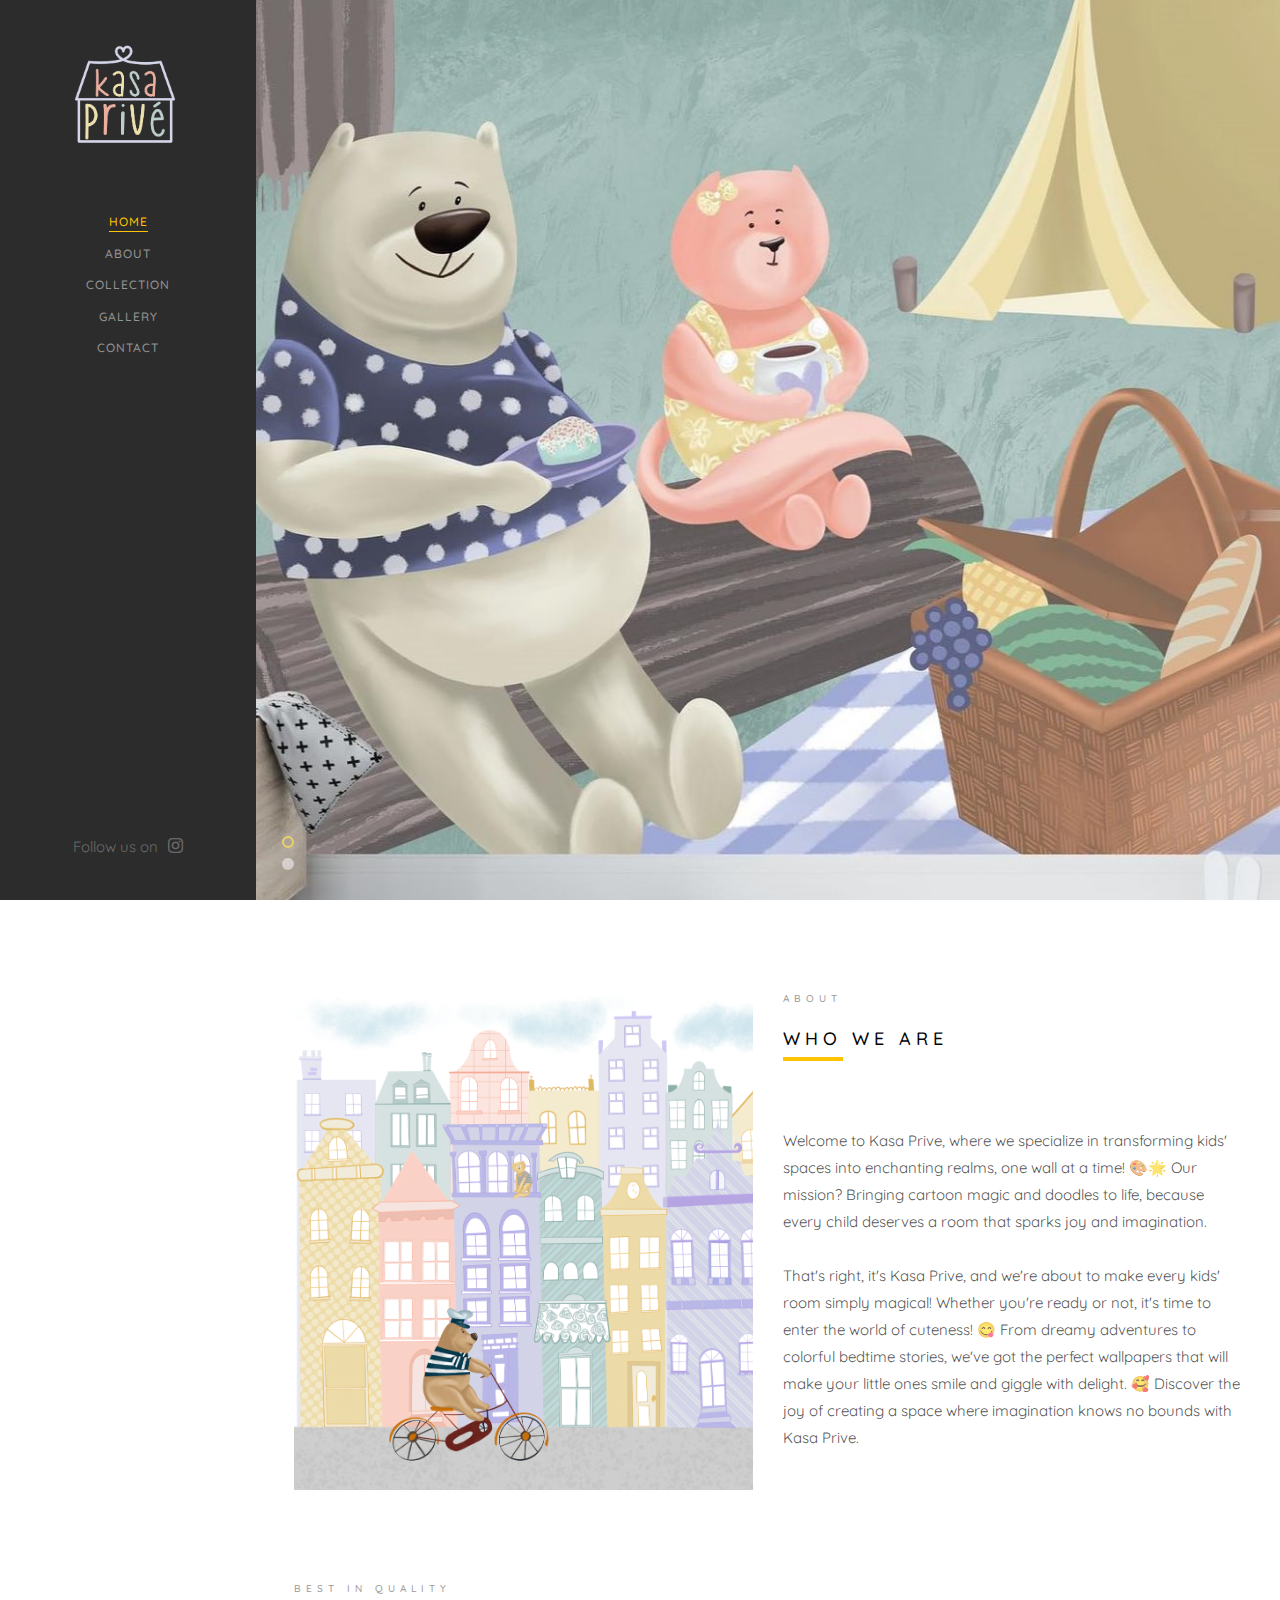
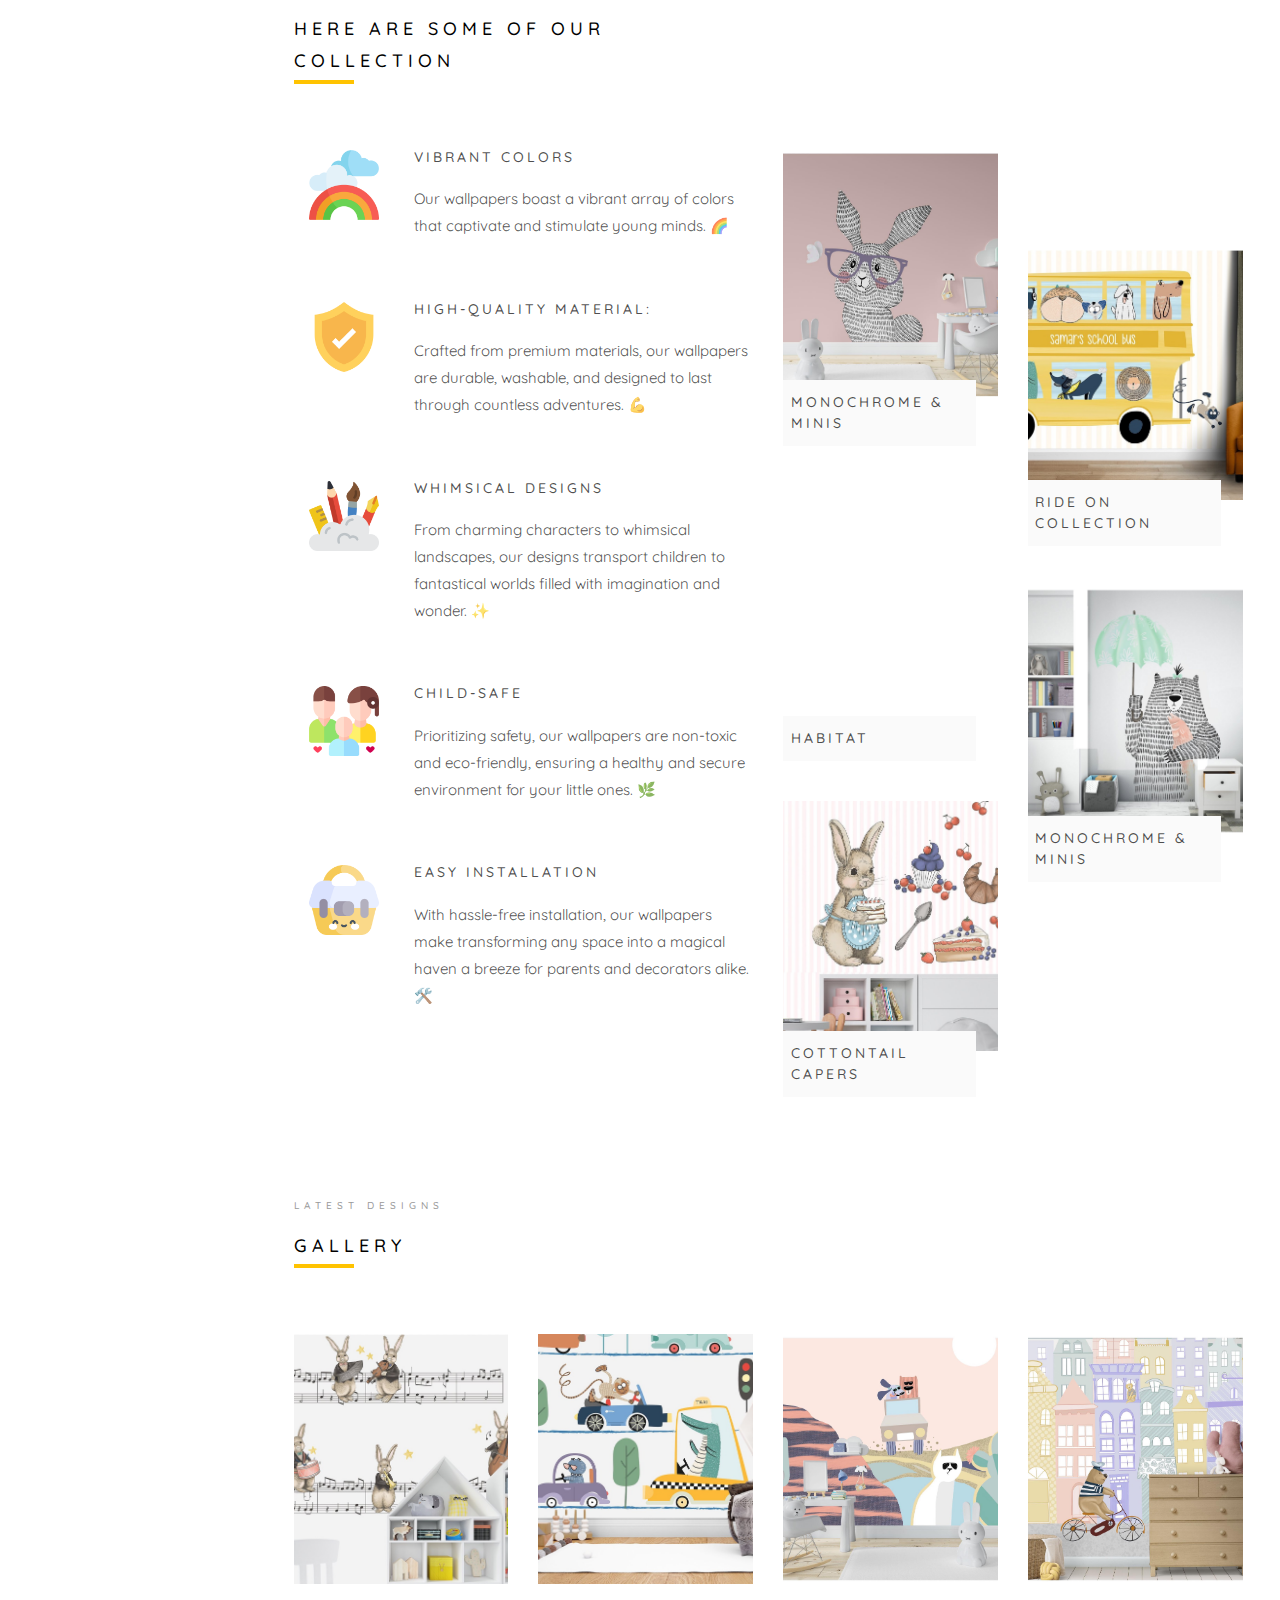
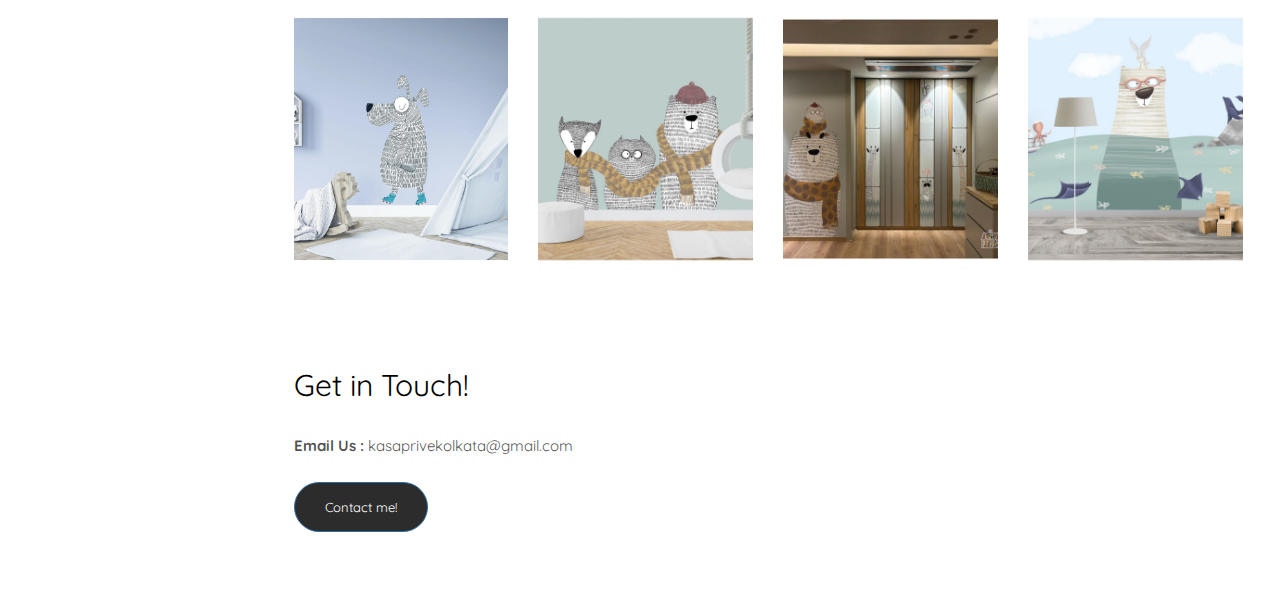
==== commit 7fd0c12d: "commit" ====
--- a/index.html
+++ b/index.html
@@ -729,8 +729,8 @@
                 data-animate-effect="fadeInLeft"
               >
                 <p class="webdevfly-lead">
-                  <b>Phone : </b>+91 99999999<br />
-                  <b>Email Us : </b>info@kasaprive.com
+                  <!-- <b>Phone : </b>+91 99999999<br /> -->
+                  <b>Email Us : </b>kasaprivekolkata@gmail.com
                 </p>
                 <p>
                   <a
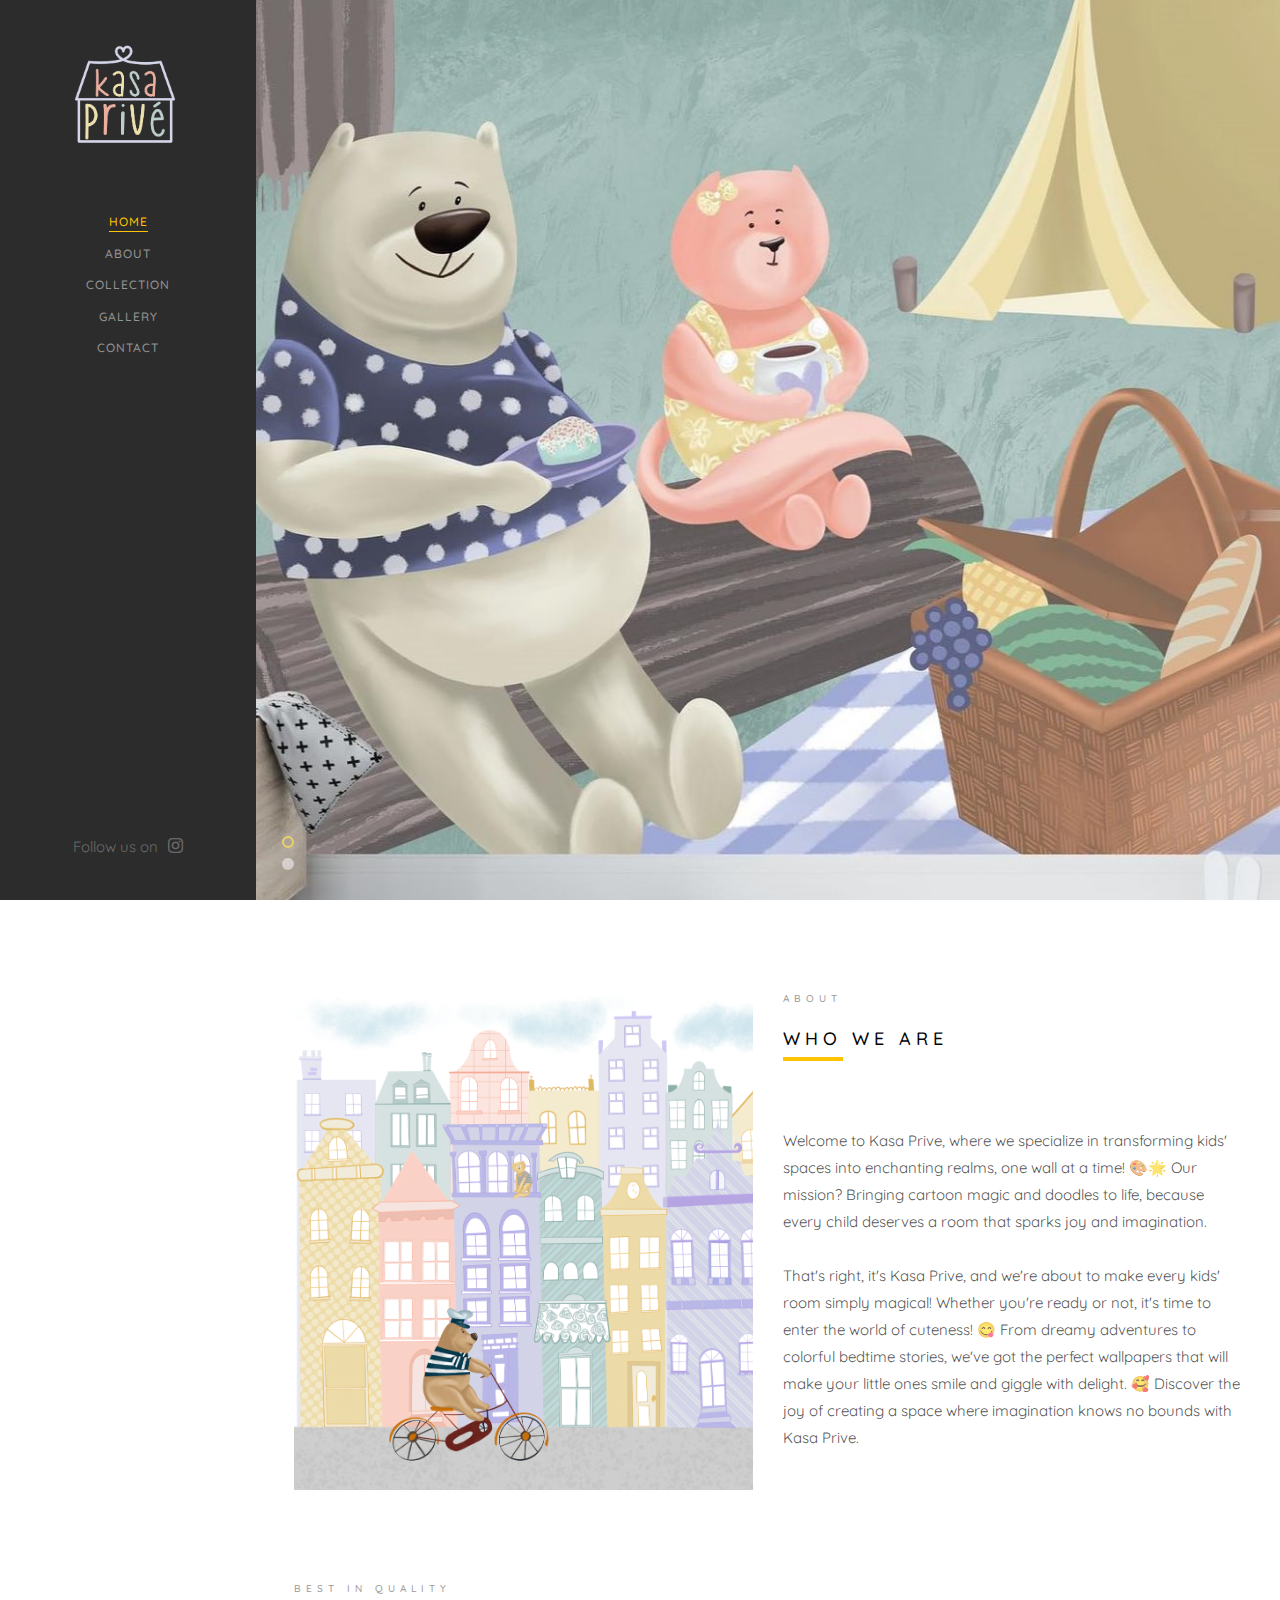
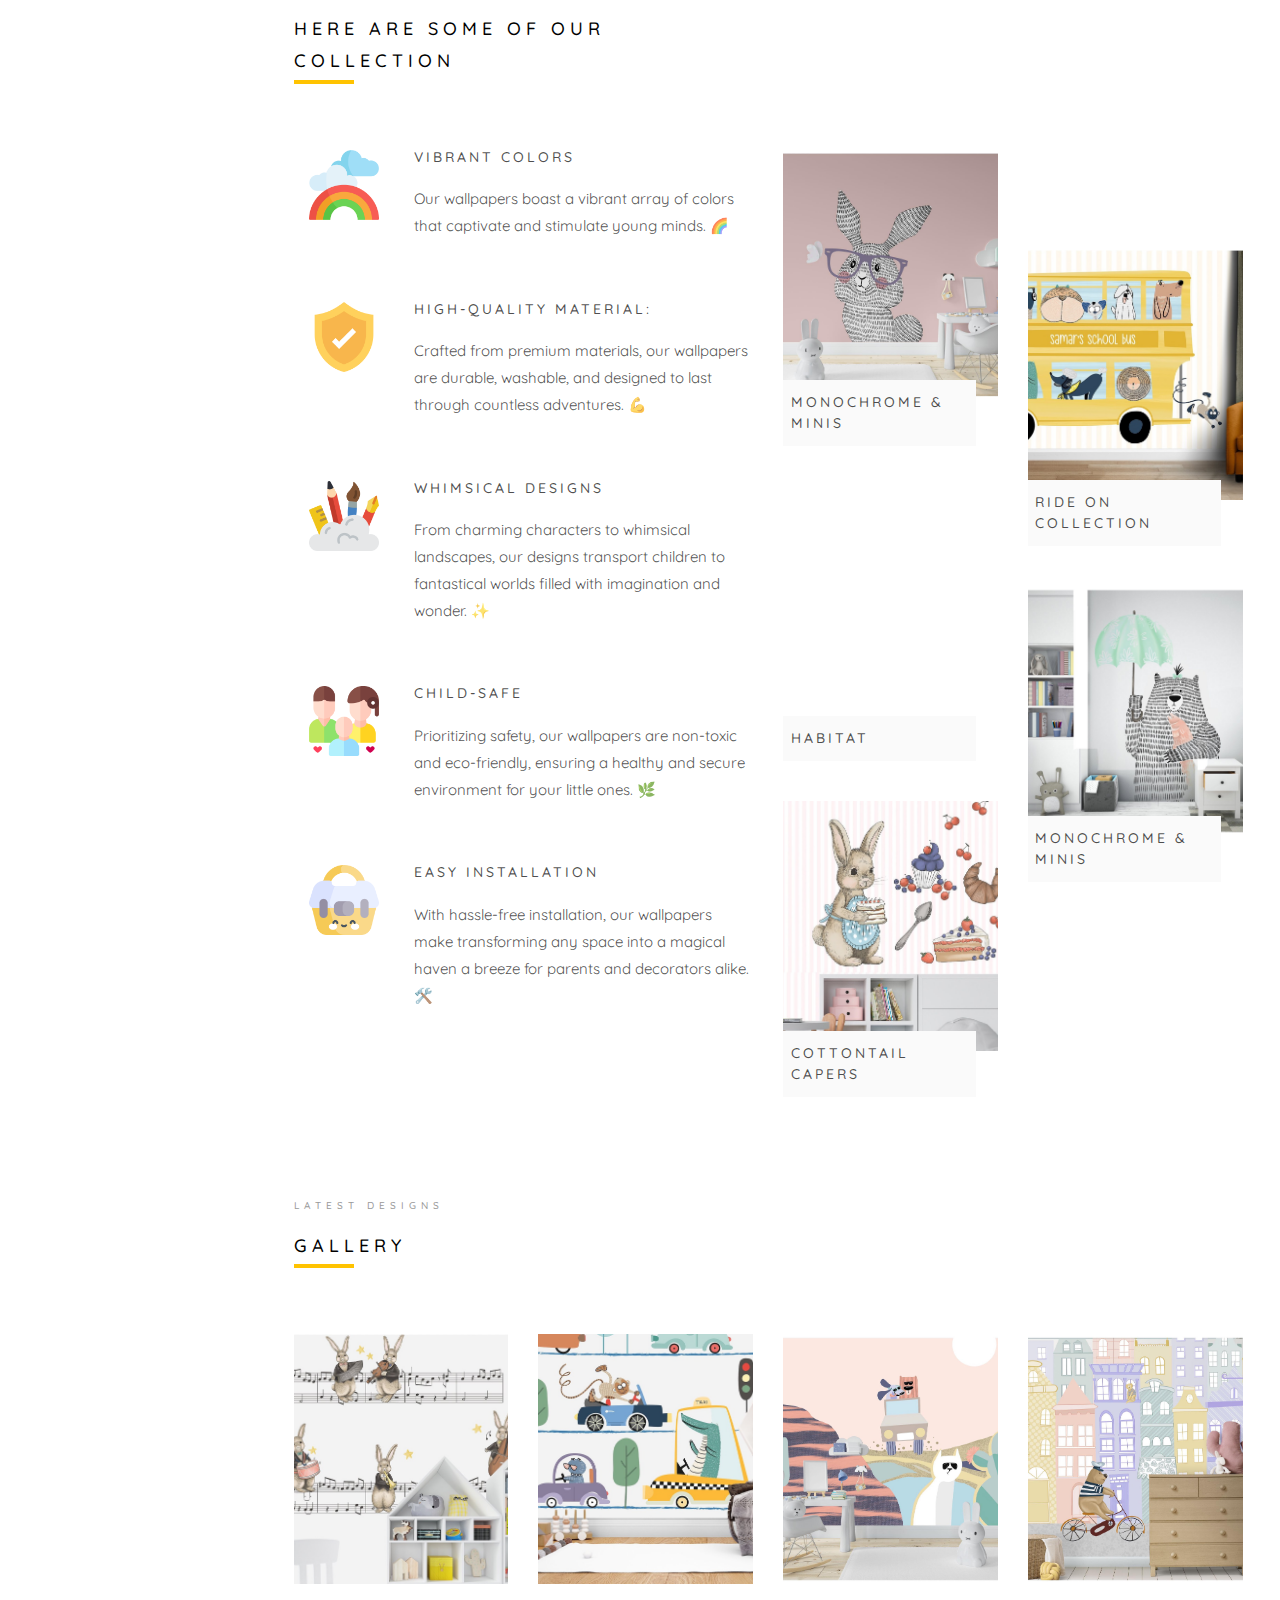
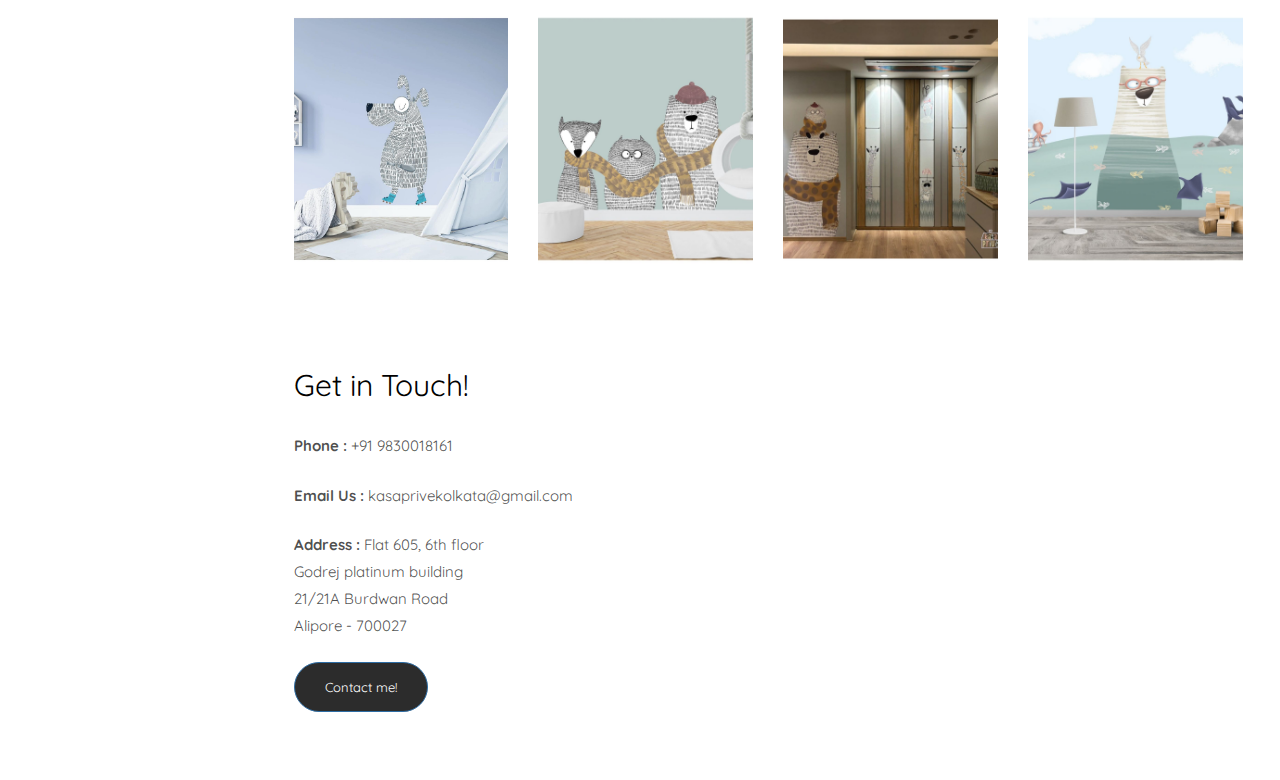
==== commit d88a5565: "commit" ====
--- a/index.html
+++ b/index.html
@@ -436,7 +436,7 @@
                 <div class="row">
                   <div class="col-md-6">
                     <a
-                      href="#"
+                      href="collection1.html"
                       class="services-wrap animate-box"
                       data-animate-effect="fadeInRight"
                     >
@@ -449,7 +449,7 @@
                       </div>
                     </a>
                     <a
-                      href="#"
+                      href="collection2.html"
                       class="services-wrap animate-box"
                       data-animate-effect="fadeInRight"
                     >
@@ -464,7 +464,7 @@
                       </div>
                     </a>
                     <a
-                      href="#"
+                      href="collection4.html"
                       class="services-wrap animate-box"
                       data-animate-effect="fadeInRight"
                     >
@@ -479,7 +479,7 @@
                   </div>
                   <div class="col-md-6 move-bottom">
                     <a
-                      href="#"
+                      href="collection3.html"
                       class="services-wrap animate-box"
                       data-animate-effect="fadeInRight"
                     >
@@ -492,7 +492,7 @@
                       </div>
                     </a>
                     <a
-                      href="#"
+                      href="collection1.html"
                       class="services-wrap animate-box"
                       data-animate-effect="fadeInRight"
                     >
@@ -730,11 +730,22 @@
               >
                 <p class="webdevfly-lead">
                   <!-- <b>Phone : </b>+91 99999999<br /> -->
+                  <b>Phone : </b>+91 9830018161
+                </p>
+                <p class="webdevfly-lead">
+                  <!-- <b>Phone : </b>+91 99999999<br /> -->
                   <b>Email Us : </b>kasaprivekolkata@gmail.com
+                </p>
+                <p class="webdevfly-lead">
+                  <!-- <b>Phone : </b>+91 99999999<br /> -->
+                  <b>Address : </b>Flat 605, 6th floor<br />
+                  Godrej platinum building <br />
+                  21/21A Burdwan Road<br />
+                  Alipore - 700027
                 </p>
                 <p>
                   <a
-                    href="#"
+                    href="tel:9830018161"
                     style="background-color: #2c2c2c"
                     class="btn btn-primary btn-learn"
                     >Contact me!</a
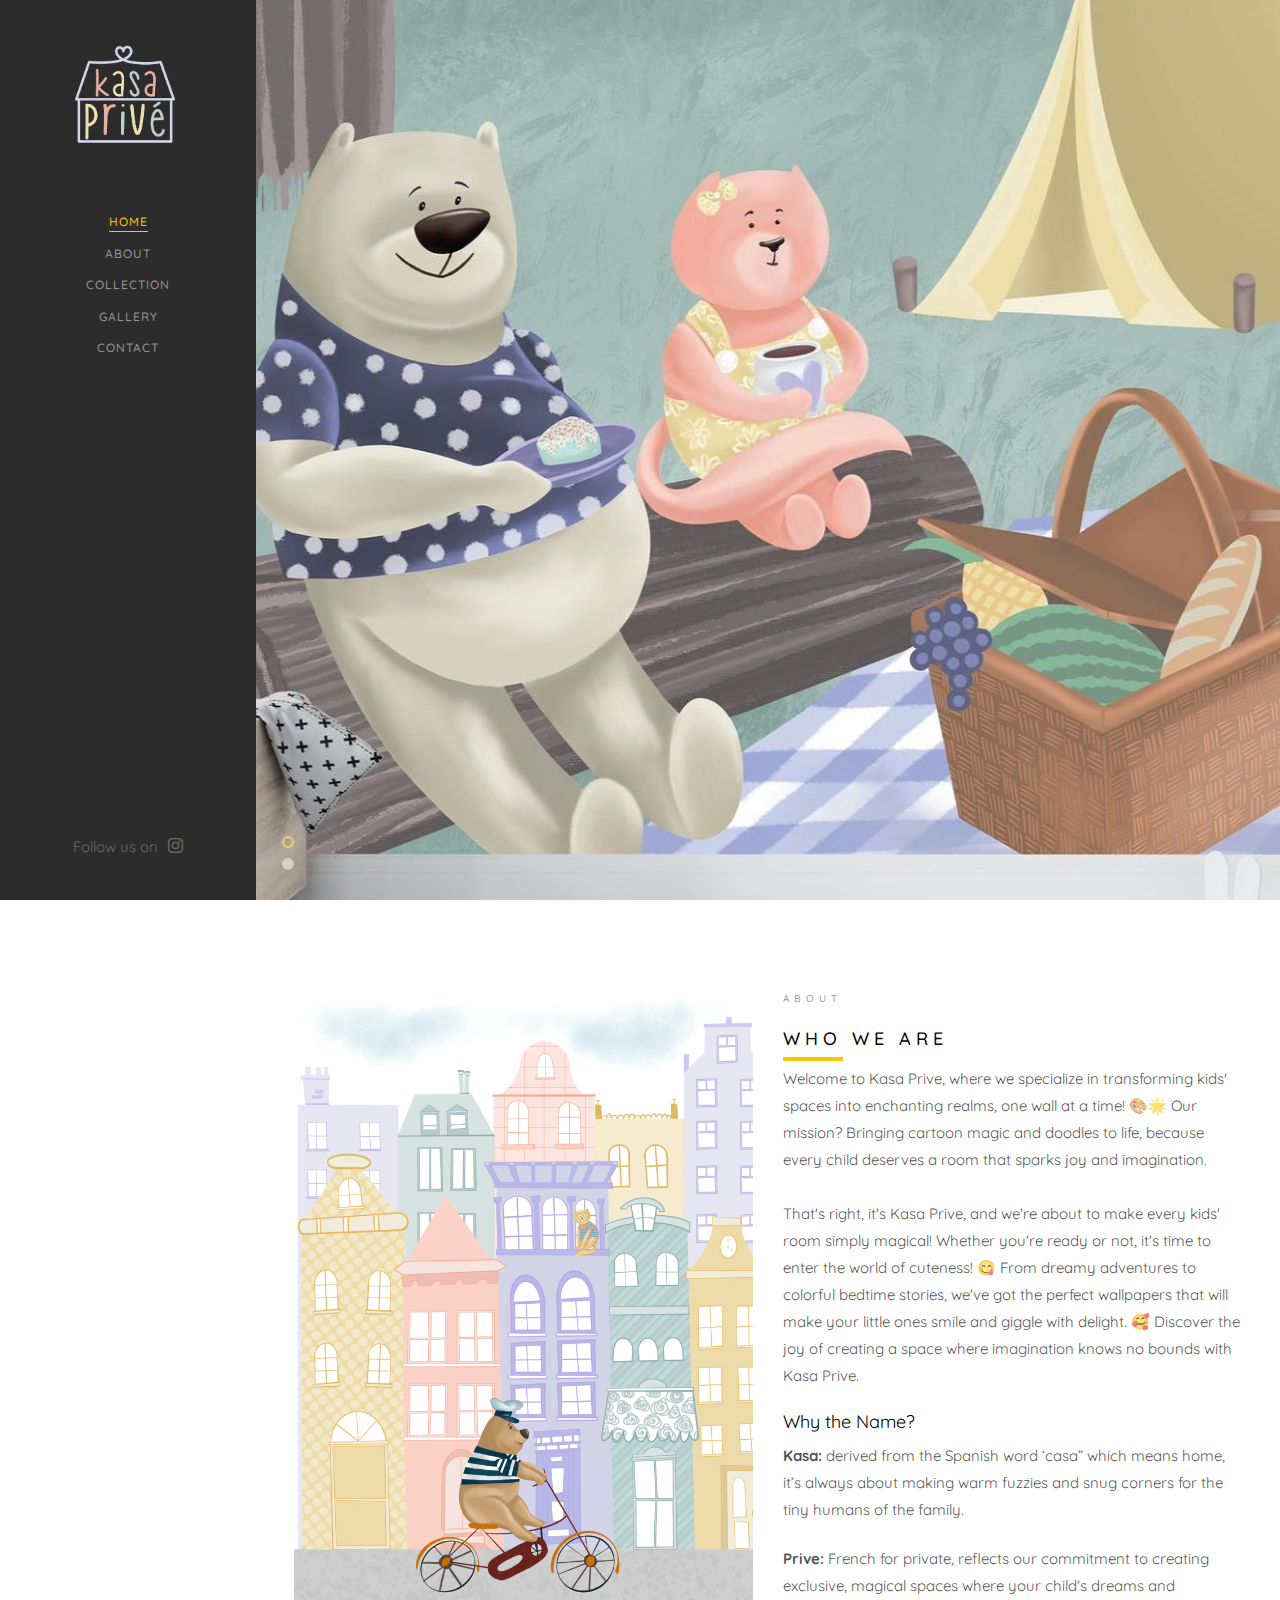
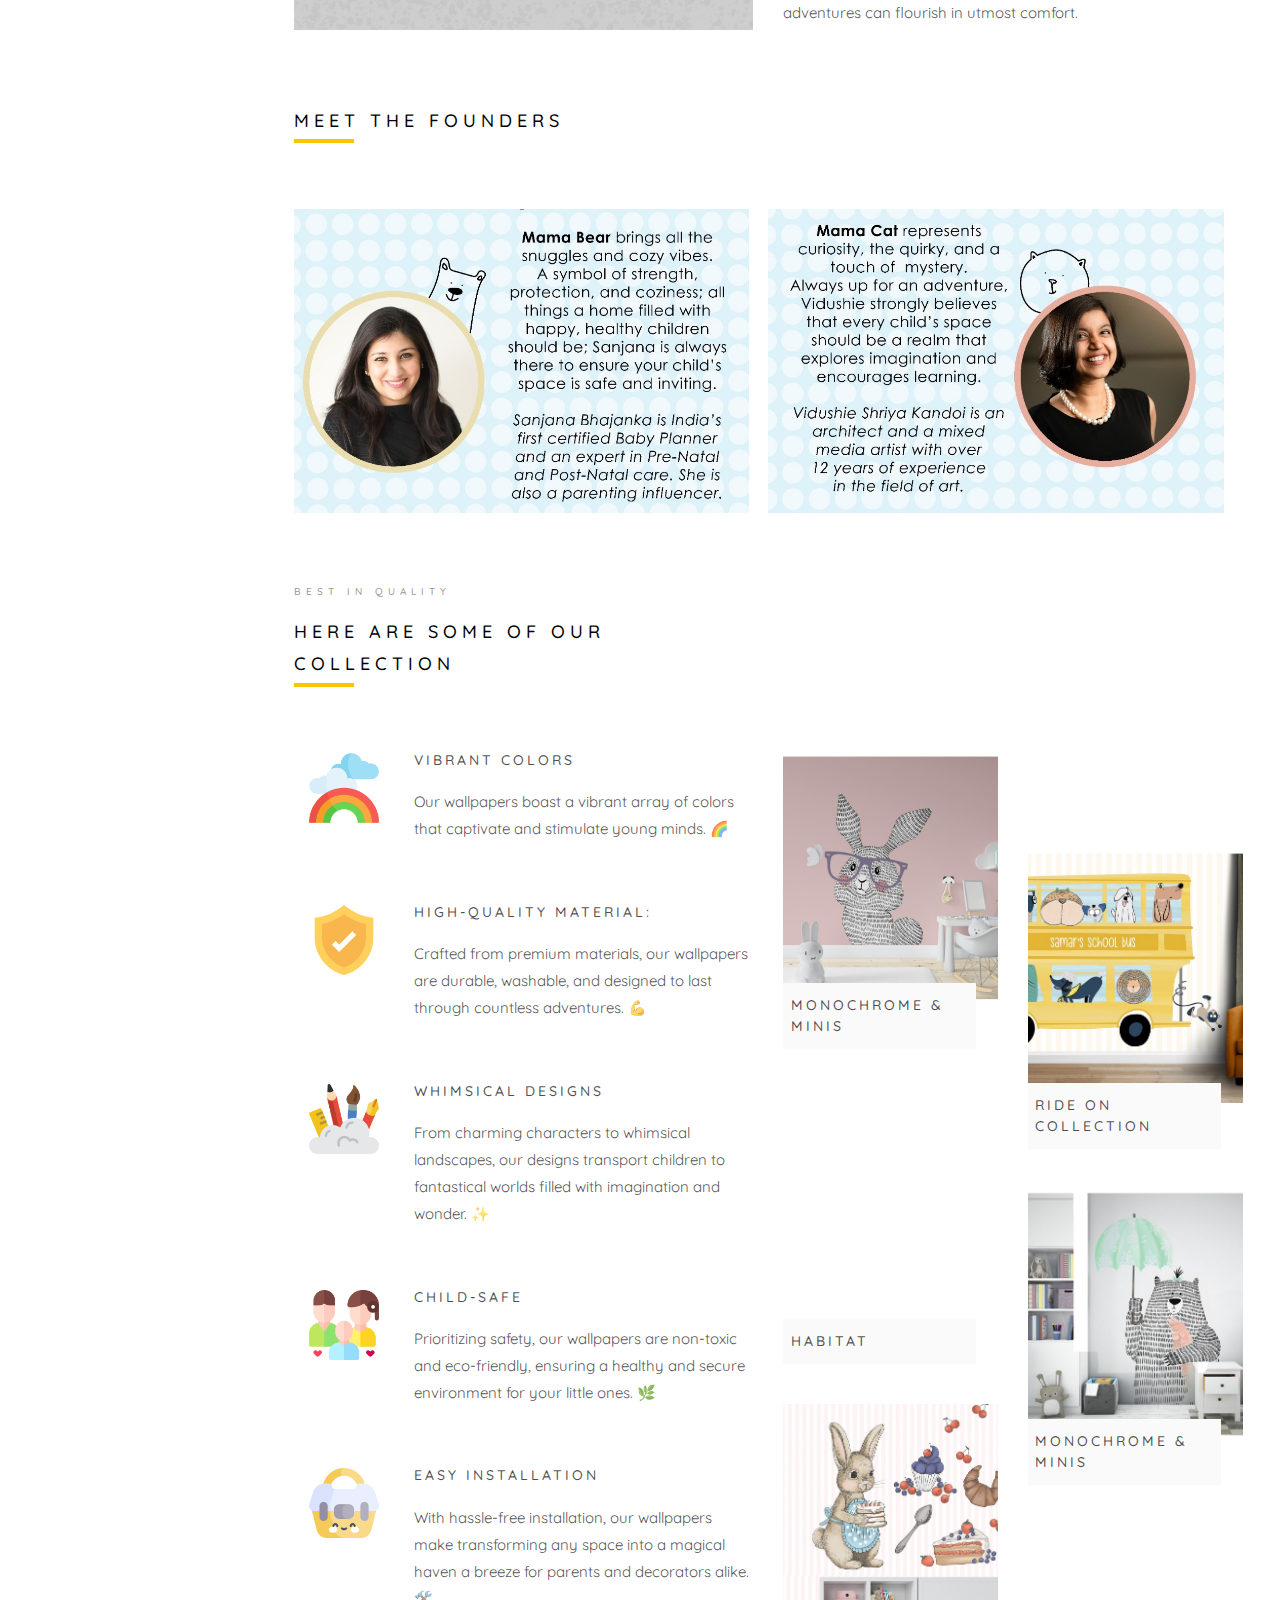
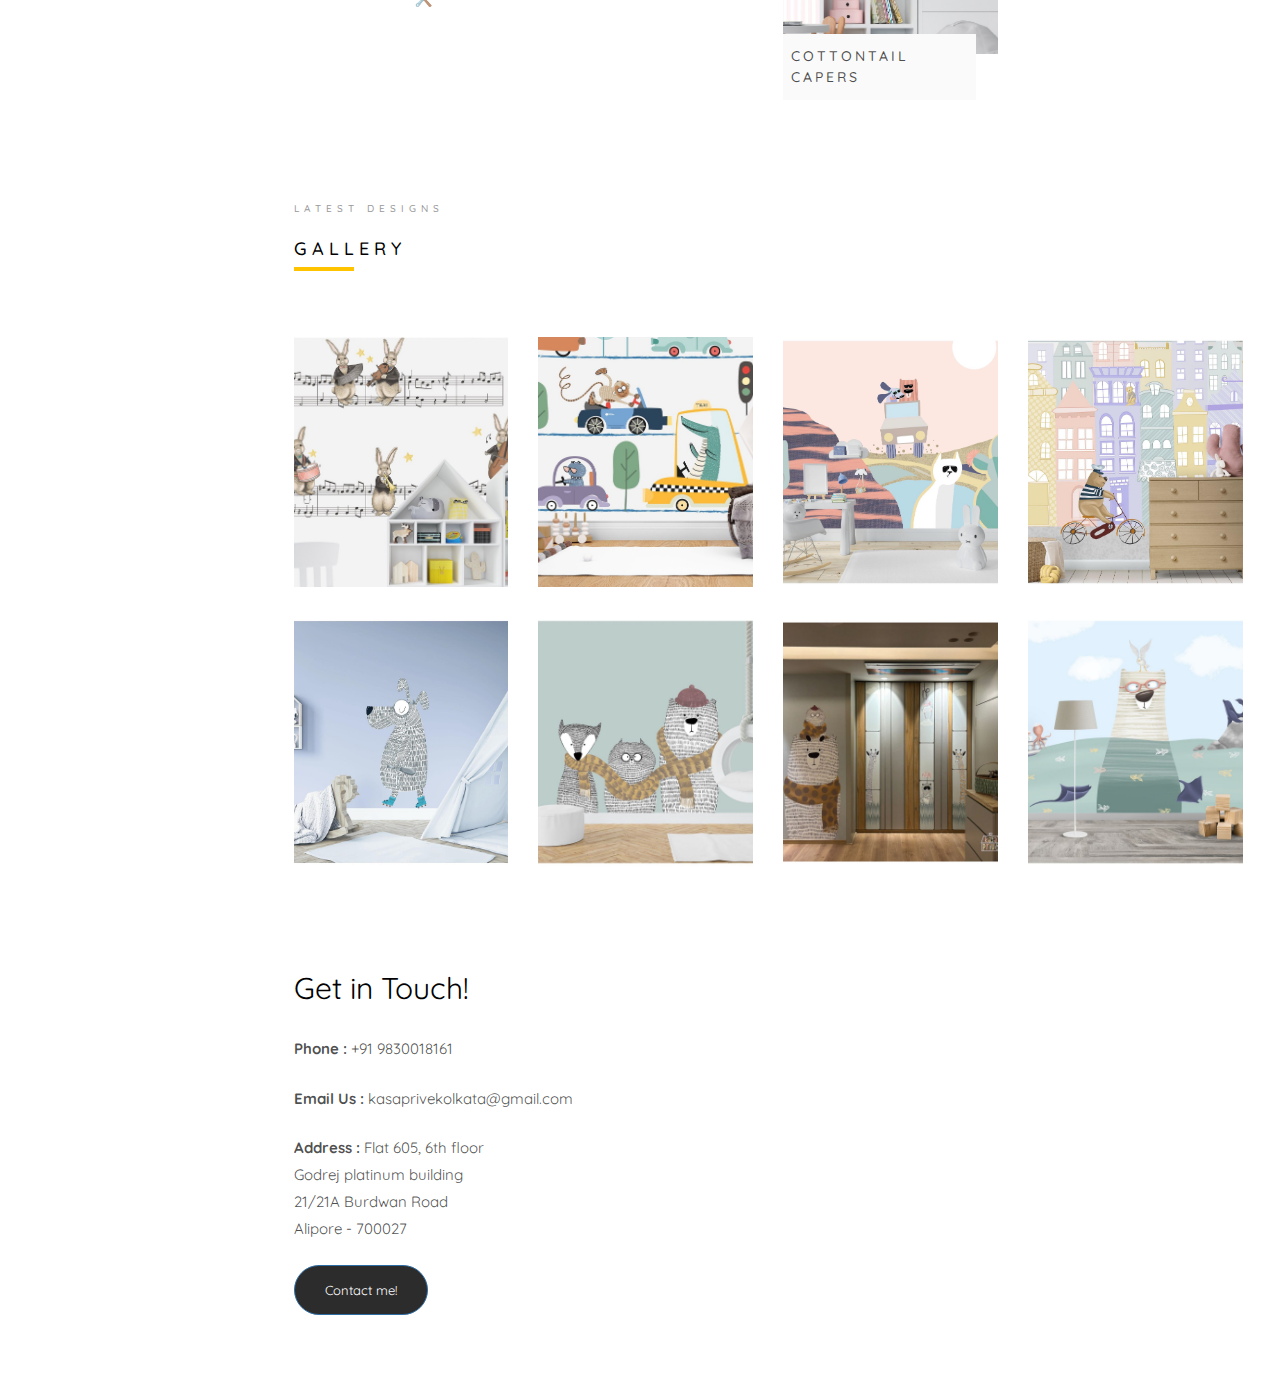
==== commit a55eebda: "commit" ====
--- a/index.html
+++ b/index.html
@@ -56,6 +56,13 @@
         .hiddenfordesk {
           display: none;
         }
+        .he {
+          margin-bottom: 10px !important;
+        }
+
+        .fond-image {
+          width: 48%;
+        }
       }
       @media only screen and (max-width: 599px) {
         .hiddenfordesk img {
@@ -81,7 +88,7 @@
       .about-img {
         background: url(./images/abouttt.png);
         background-size: cover;
-        height: 500px;
+        height: 640px;
       }
       @media only screen and (max-width: 599px) {
         .twoo {
@@ -114,6 +121,10 @@
           -webkit-transition: 0.2s;
           -o-transition: 0.2s;
           transition: 0.2s;
+        }
+
+        .fond-image {
+          width: 100%;
         }
       }
       .webdevfly-feature .webdevfly-icon {
@@ -272,7 +283,7 @@
               >
                 <div class="about-desc" id="about">
                   <span class="heading-meta">About</span>
-                  <h2 class="webdevfly-heading">Who we are</h2>
+                  <h2 class="webdevfly-heading he">Who we are</h2>
                   <p>
                     Welcome to Kasa Prive, where we specialize in transforming
                     kids' spaces into enchanting realms, one wall at a time!
@@ -287,6 +298,17 @@
                     the joy of creating a space where imagination knows no
                     bounds with Kasa Prive.
                   </p>
+                  <h4 style="margin-bottom: 10px">Why the Name?</h4>
+                  <p>
+                    <b>Kasa:</b> derived from the Spanish word ‘casa” which
+                    means home, it’s always about making warm fuzzies and snug
+                    corners for the tiny humans of the family.
+                  </p>
+                  <p>
+                    <b>Prive:</b> French for private, reflects our commitment to
+                    creating exclusive, magical spaces where your child's dreams
+                    and adventures can flourish in utmost comfort.
+                  </p>
                 </div>
                 <!-- <div class="row padding">
                   <div
@@ -328,6 +350,20 @@
           </div>
         </div>
         <!-- about section ends here -->
+
+        <!-- our founders -->
+        <div
+          class="our-founders webdevfly-narrow-content"
+          style="margin-bottom: 40px"
+        >
+          <span class="heading-meta"></span>
+          <h2 class="webdevfly-heading">Meet the founders</h2>
+          <div style="display: flex; flex-wrap: wrap; gap: 2%">
+            <img class="fond-image" src="./images/onefinal.jpeg" />
+
+            <img class="fond-image" src="./images/2ndfinal.jpeg" />
+          </div>
+        </div>
 
         <!-- service section starts here -->
         <div class="webdevfly-services">
